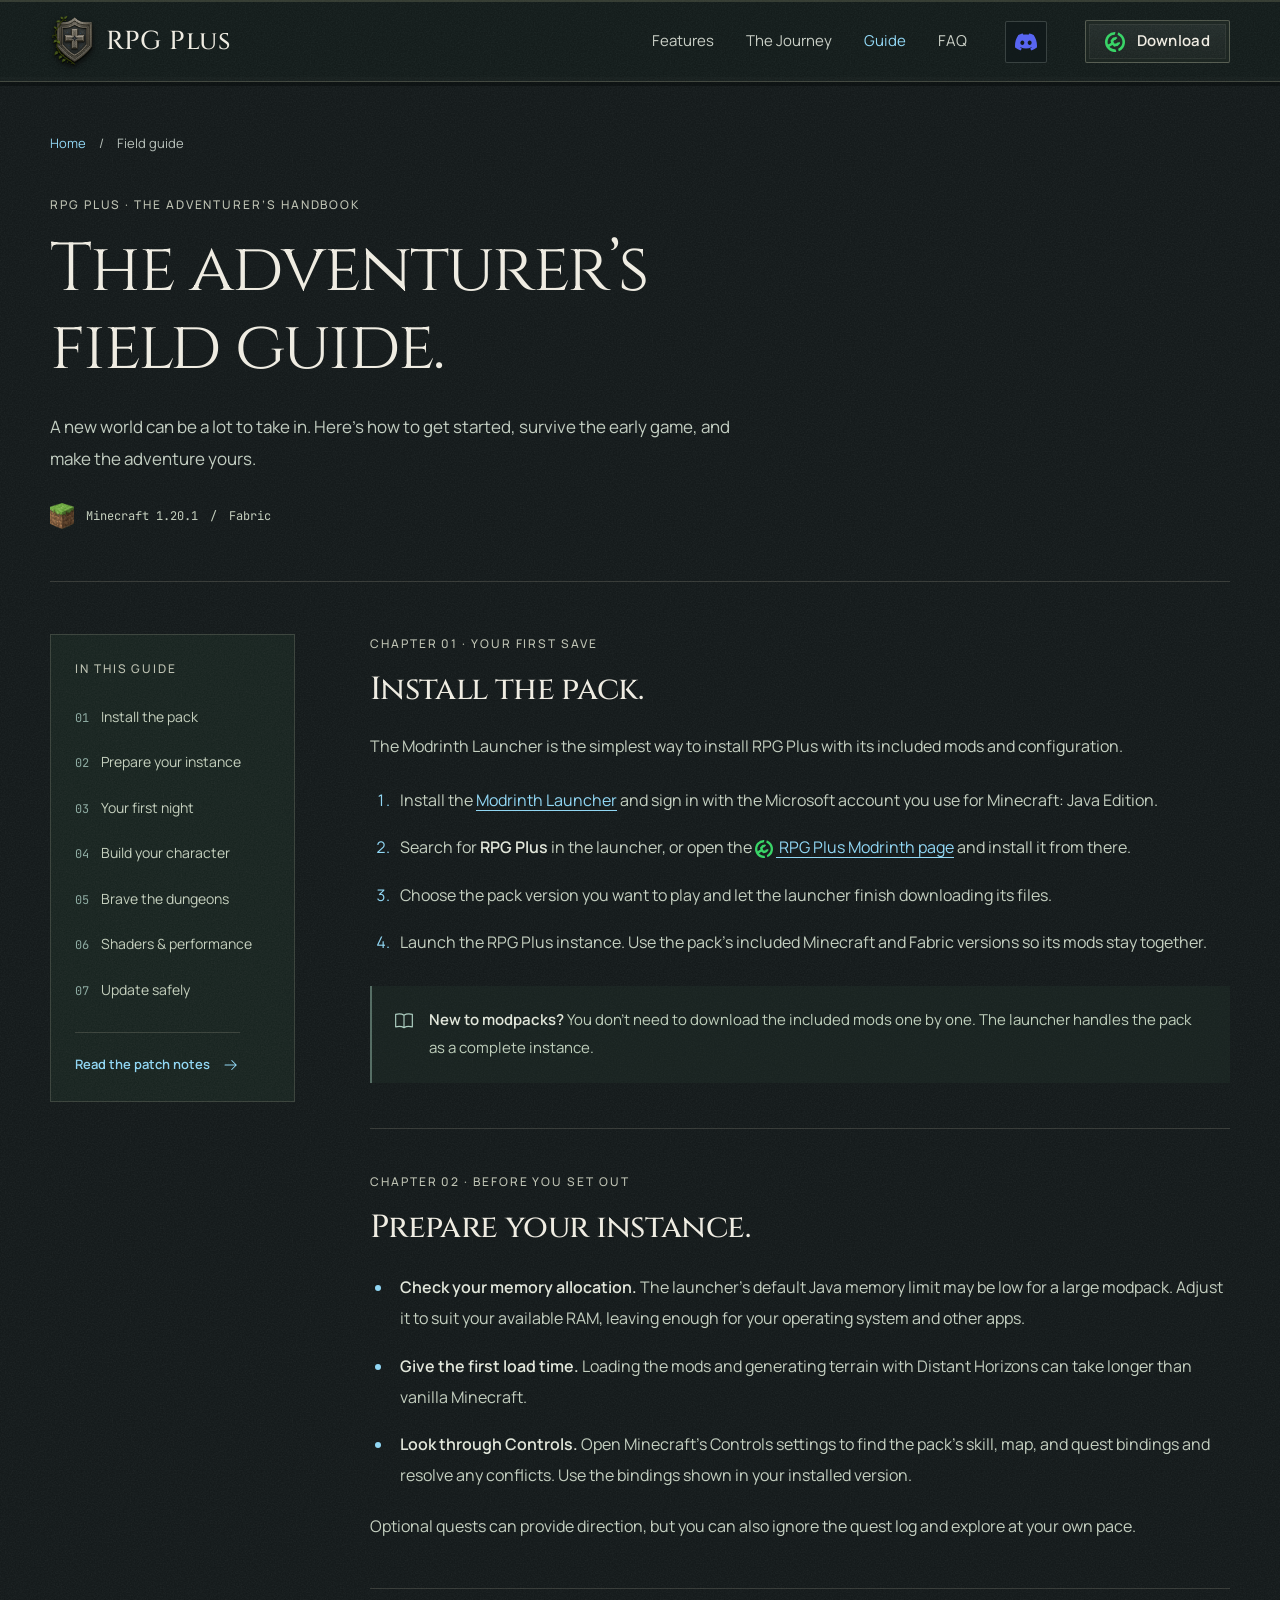
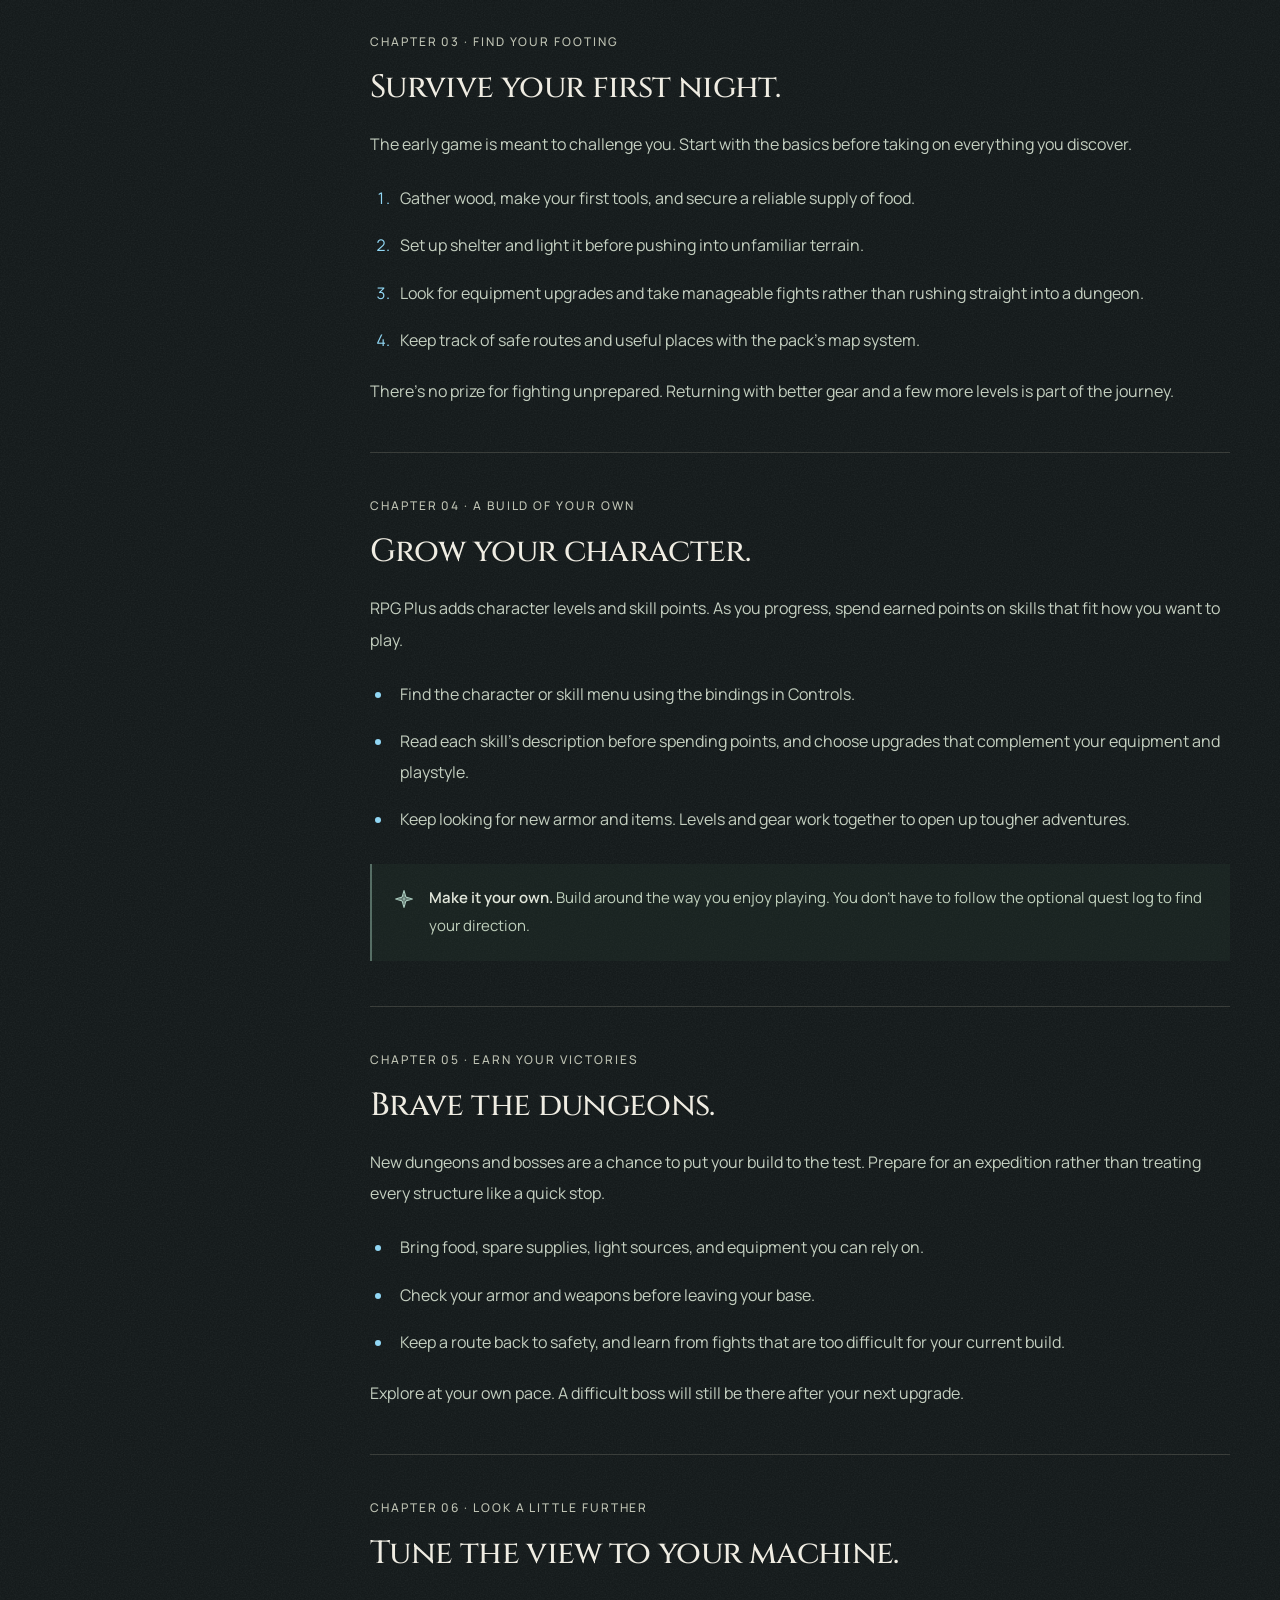
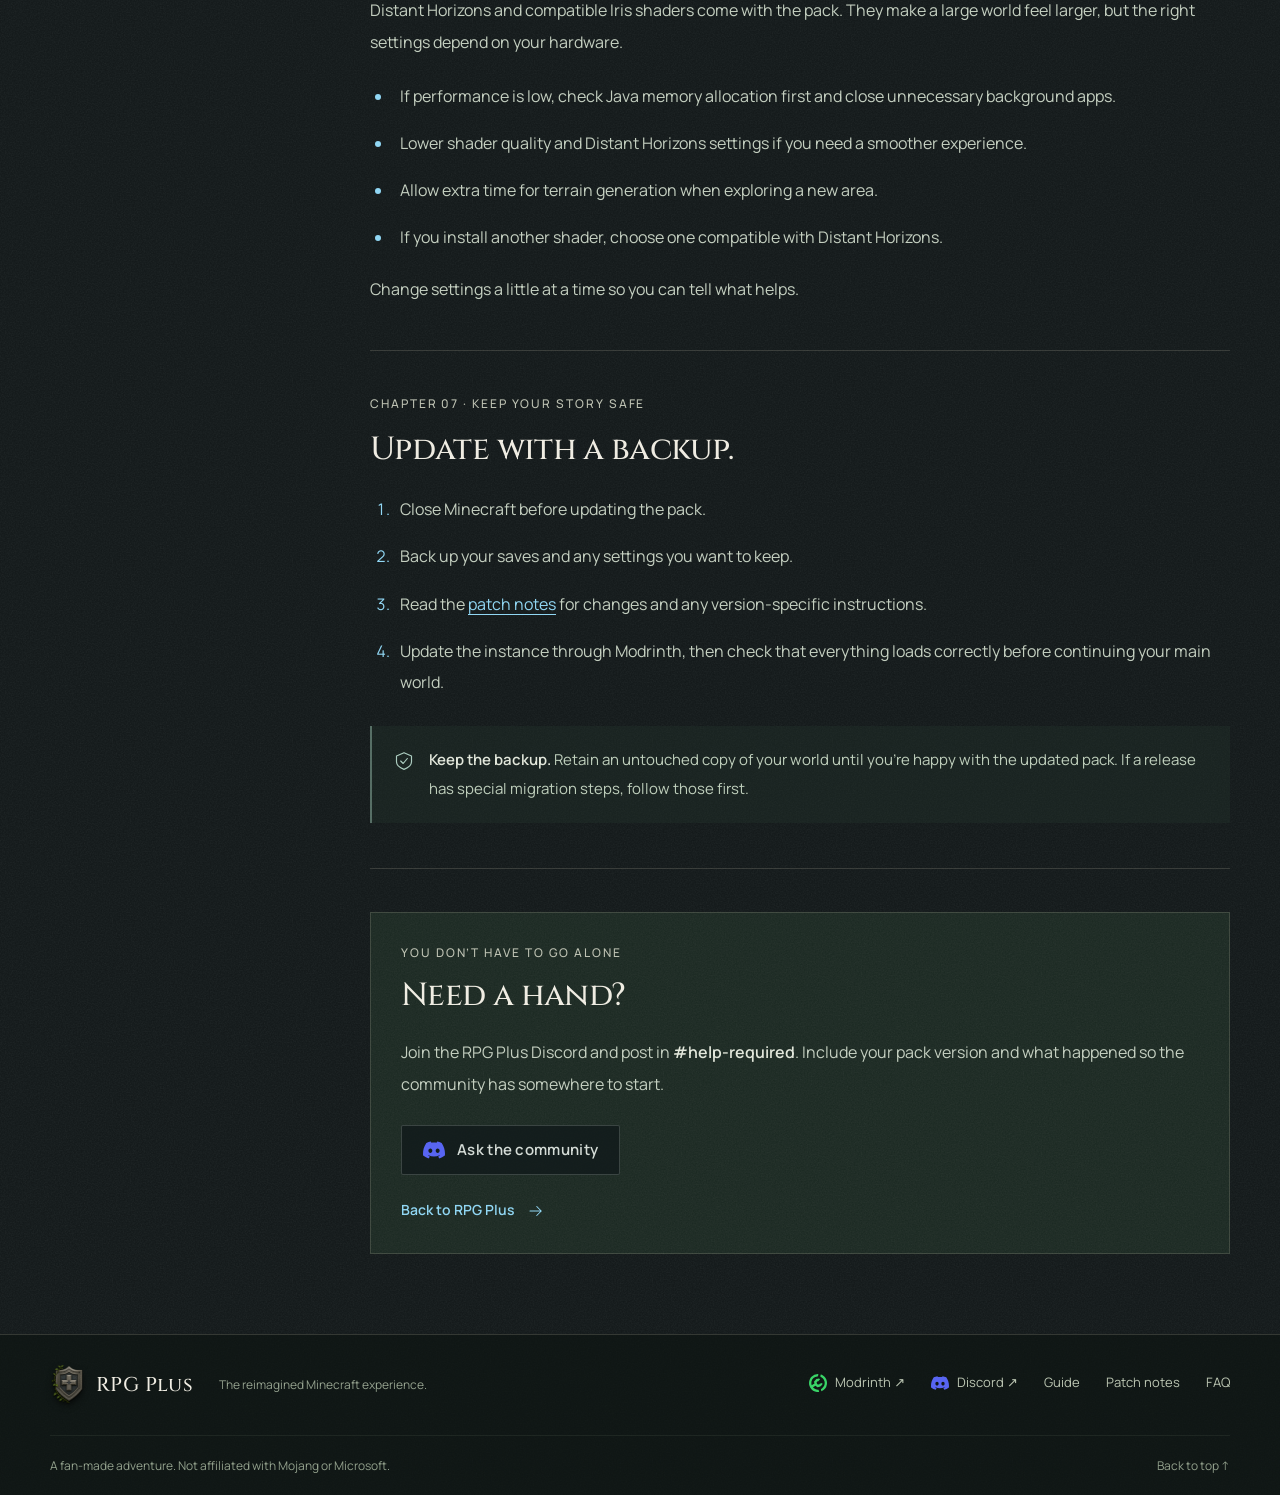
==== guide.html @ aab00194 "V3" ====
<!DOCTYPE html>
<html lang="en">
<head>
  <meta charset="UTF-8">
  <meta name="viewport" content="width=device-width, initial-scale=1.0">
  <meta name="theme-color" content="#101616">
  <title>Getting Started — RPG Plus Field Guide</title>
  <meta name="description" content="Learn how to install RPG Plus, survive your first night, develop your character, prepare for dungeons, and tune your Minecraft settings.">
  <link rel="icon" type="image/png" href="Logo%20V3%20trans.png">
  <link rel="preconnect" href="https://fonts.googleapis.com">
  <link rel="preconnect" href="https://fonts.gstatic.com" crossorigin>
  <link href="https://fonts.googleapis.com/css2?family=Cinzel:wght@400;500;600;700&family=Manrope:wght@400;500;600;700;800&family=JetBrains+Mono:wght@400;500&display=swap" rel="stylesheet">
  <link rel="stylesheet" href="style.css">
  <script src="script.js" defer></script>
</head>
<body class="guide-page">
  <a class="skip-link" href="#main">Skip to content</a>

  <!-- Shared icons keep component markup small. All instances are decorative. -->
  <svg class="icon-definitions" xmlns="http://www.w3.org/2000/svg" aria-hidden="true">
    <symbol id="icon-arrow" viewBox="0 0 24 24"><path d="M4 12h15m-6-6 6 6-6 6"/></symbol>
    <symbol id="icon-pause" viewBox="0 0 24 24"><path d="M8 5v14M16 5v14"/></symbol>
    <symbol id="icon-play" viewBox="0 0 24 24"><path d="m8 4 12 8-12 8V4Z"/></symbol>
    <symbol id="icon-heart" viewBox="0 0 24 24"><path d="M20.5 5.5a5 5 0 0 0-7 0L12 7l-1.5-1.5a5 5 0 0 0-7 7L12 21l8.5-8.5a5 5 0 0 0 0-7Z"/></symbol>
    <symbol id="icon-rune" viewBox="0 0 24 24"><path d="m12 2 2.2 7.8L22 12l-7.8 2.2L12 22l-2.2-7.8L2 12l7.8-2.2L12 2Z"/><path d="M12 7v10M7 12h10"/></symbol>
    <symbol id="icon-cube" viewBox="0 0 24 24"><path d="m12 2 9 5v10l-9 5-9-5V7l9-5Zm0 10L3 7m9 5 9-5m-9 5v10"/></symbol>
    <symbol id="icon-mountain" viewBox="0 0 24 24"><path d="m2 20 8-16 5 9 3-6 5 13M7 10l3 3 3-3"/></symbol>
    <symbol id="icon-book" viewBox="0 0 24 24"><path d="M12 5c-3-2-6-2-10-1v15c4-1 7-1 10 1 3-2 6-2 10-1V4c-4-1-7-1-10 1Zm0 0v15"/></symbol>
    <symbol id="icon-chart" viewBox="0 0 24 24"><path d="M4 20v-5h3v5m4 0V9h3v11m4 0V3h3v17M2 21h21"/></symbol>
    <symbol id="icon-swords" viewBox="0 0 24 24"><path d="m4 3 17 17m-1-17L3 20M4 3l5 1-4 4-1-5Zm16 0-5 1 4 4 1-5ZM2 15l6 6m8 0 6-6"/></symbol>
    <symbol id="icon-shield" viewBox="0 0 24 24"><path d="m12 2 9 4v7c0 5-6 8-9 9-3-1-9-4-9-9V6l9-4Zm-4 10 3 3 5-6"/></symbol>
    <symbol id="icon-leaf" viewBox="0 0 24 24"><path d="M20 3C6 1 1 9 6 16c7 7 15 1 14-13ZM4 21 16 8m-8 9v-7m1 6h7"/></symbol>
    <symbol id="icon-map" viewBox="0 0 24 24"><path d="m2 5 7-3 6 3 7-3v17l-7 3-6-3-7 3V5Zm7-3v17m6-14v17"/></symbol>
    <symbol id="icon-fire" viewBox="0 0 24 24"><path d="M13 2c2 7-5 7-2 12 2 0 4-3 4-5 7 7 5 13-3 13S1 14 7 8c-1 5 1 6 2 6-2-6 4-7 4-12Z"/></symbol>
    <symbol id="icon-pickaxe" viewBox="0 0 24 24"><path d="m4 21 12-13M7 3c7-2 12 2 14 9l-5-4-4-4-5-1Zm5 1-3 3m7 1 3-3"/></symbol>
  </svg>

  <!-- Primary navigation -->
  <header class="nav" id="siteNav">
    <div class="nav__inner container">
      <a href="index.html#home" class="nav__brand" aria-label="RPG Plus home">
        <img class="nav__emblem" src="Logo%20V3%20trans.png" width="44" height="51" alt="">
        <span class="nav__title">RPG Plus</span>
      </a>
      <nav class="nav__links" id="navLinks" aria-label="Primary">
        <ul>
          <li><a href="index.html#features">Features</a></li>
          <li><a href="index.html#experience">The Journey</a></li>
          <li><a href="guide.html" aria-current="page">Guide</a></li>
          <li><a href="index.html#faq">FAQ</a></li>
        </ul>
      </nav>
      <a class="btn btn--ghost btn--icon nav__discord" href="https://discord.gg/dh7jVus9ZX" target="_blank" rel="noopener" aria-label="Join RPG Plus on Discord" title="Join RPG Plus on Discord">
        <img class="brand-icon brand-icon--discord" src="assets/discord.svg" width="22" height="22" alt="">
      </a>
      <a class="btn btn--stone nav__cta" aria-label="Download RPG Plus from Modrinth" href="https://modrinth.com/modpack/rpg-plus" target="_blank" rel="noopener">
        <img class="brand-icon brand-icon--modrinth" src="assets/modrinth.svg" width="22" height="22" alt=""> <span class="nav__download-label">Download</span>
      </a>
      <button class="nav__toggle" id="navToggle" type="button" aria-label="Toggle menu" aria-expanded="false" aria-controls="navLinks">
        <span></span><span></span><span></span>
      </button>
    </div>
  </header>

  <main id="main">
    <header class="guide-hero container">
      <nav class="breadcrumbs" aria-label="Breadcrumb"><a href="index.html">Home</a><span aria-hidden="true">/</span><span aria-current="page">Field guide</span></nav>
      <p class="eyebrow">RPG Plus · The adventurer’s handbook</p>
      <h1>The adventurer’s<br>field guide.</h1>
      <p class="guide-hero__desc">A new world can be a lot to take in. Here’s how to get started, survive the early game, and make the adventure yours.</p>
      <p class="guide-hero__edition"><img class="minecraft-mark" src="assets/minecraft.png" width="24" height="26" alt=""> Minecraft 1.20.1 <span aria-hidden="true">/</span> Fabric</p>
    </header>

    <div class="guide-layout container">
      <nav class="guide-contents" aria-label="Guide chapters">
        <p class="eyebrow">In this guide</p>
        <ol>
          <li><a href="#installation"><span>01</span> Install the pack</a></li>
          <li><a href="#preparation"><span>02</span> Prepare your instance</a></li>
          <li><a href="#first-night"><span>03</span> Your first night</a></li>
          <li><a href="#progression"><span>04</span> Build your character</a></li>
          <li><a href="#dungeons"><span>05</span> Brave the dungeons</a></li>
          <li><a href="#performance"><span>06</span> Shaders &amp; performance</a></li>
          <li><a href="#updating"><span>07</span> Update safely</a></li>
        </ol>
        <a class="text-link" href="index.html#patch-notes">Read the patch notes <svg class="icon" aria-hidden="true"><use href="#icon-arrow"/></svg></a>
      </nav>

      <article class="guide-article" aria-label="Getting started with RPG Plus">
        <section class="guide-chapter" id="installation" aria-labelledby="installationTitle">
          <p class="eyebrow">Chapter 01 · Your first save</p>
          <h2 id="installationTitle">Install the pack.</h2>
          <p>The Modrinth Launcher is the simplest way to install RPG Plus with its included mods and configuration.</p>
          <ol class="guide-steps">
            <li>Install the <a href="https://modrinth.com/app" target="_blank" rel="noopener">Modrinth Launcher</a> and sign in with the Microsoft account you use for Minecraft: Java Edition.</li>
            <li>Search for <strong>RPG Plus</strong> in the launcher, or open the <a href="https://modrinth.com/modpack/rpg-plus" target="_blank" rel="noopener"><img class="brand-icon brand-icon--modrinth" src="assets/modrinth.svg" width="18" height="18" alt=""> RPG Plus Modrinth page</a> and install it from there.</li>
            <li>Choose the pack version you want to play and let the launcher finish downloading its files.</li>
            <li>Launch the RPG Plus instance. Use the pack’s included Minecraft and Fabric versions so its mods stay together.</li>
          </ol>
          <aside class="guide-note"><svg class="icon" aria-hidden="true"><use href="#icon-book"/></svg><p><strong>New to modpacks?</strong> You don’t need to download the included mods one by one. The launcher handles the pack as a complete instance.</p></aside>
        </section>

        <section class="guide-chapter" id="preparation" aria-labelledby="preparationTitle">
          <p class="eyebrow">Chapter 02 · Before you set out</p>
          <h2 id="preparationTitle">Prepare your instance.</h2>
          <ul class="guide-list">
            <li><strong>Check your memory allocation.</strong> The launcher’s default Java memory limit may be low for a large modpack. Adjust it to suit your available RAM, leaving enough for your operating system and other apps.</li>
            <li><strong>Give the first load time.</strong> Loading the mods and generating terrain with Distant Horizons can take longer than vanilla Minecraft.</li>
            <li><strong>Look through Controls.</strong> Open Minecraft’s Controls settings to find the pack’s skill, map, and quest bindings and resolve any conflicts. Use the bindings shown in your installed version.</li>
          </ul>
          <p>Optional quests can provide direction, but you can also ignore the quest log and explore at your own pace.</p>
        </section>

        <section class="guide-chapter" id="first-night" aria-labelledby="firstNightTitle">
          <p class="eyebrow">Chapter 03 · Find your footing</p>
          <h2 id="firstNightTitle">Survive your first night.</h2>
          <p>The early game is meant to challenge you. Start with the basics before taking on everything you discover.</p>
          <ol class="guide-steps">
            <li>Gather wood, make your first tools, and secure a reliable supply of food.</li>
            <li>Set up shelter and light it before pushing into unfamiliar terrain.</li>
            <li>Look for equipment upgrades and take manageable fights rather than rushing straight into a dungeon.</li>
            <li>Keep track of safe routes and useful places with the pack’s map system.</li>
          </ol>
          <p>There’s no prize for fighting unprepared. Returning with better gear and a few more levels is part of the journey.</p>
        </section>

        <section class="guide-chapter" id="progression" aria-labelledby="progressionTitle">
          <p class="eyebrow">Chapter 04 · A build of your own</p>
          <h2 id="progressionTitle">Grow your character.</h2>
          <p>RPG Plus adds character levels and skill points. As you progress, spend earned points on skills that fit how you want to play.</p>
          <ul class="guide-list">
            <li>Find the character or skill menu using the bindings in Controls.</li>
            <li>Read each skill’s description before spending points, and choose upgrades that complement your equipment and playstyle.</li>
            <li>Keep looking for new armor and items. Levels and gear work together to open up tougher adventures.</li>
          </ul>
          <aside class="guide-note"><svg class="icon" aria-hidden="true"><use href="#icon-rune"/></svg><p><strong>Make it your own.</strong> Build around the way you enjoy playing. You don’t have to follow the optional quest log to find your direction.</p></aside>
        </section>

        <section class="guide-chapter" id="dungeons" aria-labelledby="dungeonsTitle">
          <p class="eyebrow">Chapter 05 · Earn your victories</p>
          <h2 id="dungeonsTitle">Brave the dungeons.</h2>
          <p>New dungeons and bosses are a chance to put your build to the test. Prepare for an expedition rather than treating every structure like a quick stop.</p>
          <ul class="guide-list">
            <li>Bring food, spare supplies, light sources, and equipment you can rely on.</li>
            <li>Check your armor and weapons before leaving your base.</li>
            <li>Keep a route back to safety, and learn from fights that are too difficult for your current build.</li>
          </ul>
          <p>Explore at your own pace. A difficult boss will still be there after your next upgrade.</p>
        </section>

        <section class="guide-chapter" id="performance" aria-labelledby="performanceTitle">
          <p class="eyebrow">Chapter 06 · Look a little further</p>
          <h2 id="performanceTitle">Tune the view to your machine.</h2>
          <p>Distant Horizons and compatible Iris shaders come with the pack. They make a large world feel larger, but the right settings depend on your hardware.</p>
          <ul class="guide-list">
            <li>If performance is low, check Java memory allocation first and close unnecessary background apps.</li>
            <li>Lower shader quality and Distant Horizons settings if you need a smoother experience.</li>
            <li>Allow extra time for terrain generation when exploring a new area.</li>
            <li>If you install another shader, choose one compatible with Distant Horizons.</li>
          </ul>
          <p>Change settings a little at a time so you can tell what helps.</p>
        </section>

        <section class="guide-chapter" id="updating" aria-labelledby="updatingTitle">
          <p class="eyebrow">Chapter 07 · Keep your story safe</p>
          <h2 id="updatingTitle">Update with a backup.</h2>
          <ol class="guide-steps">
            <li>Close Minecraft before updating the pack.</li>
            <li>Back up your saves and any settings you want to keep.</li>
            <li>Read the <a href="index.html#patch-notes">patch notes</a> for changes and any version-specific instructions.</li>
            <li>Update the instance through Modrinth, then check that everything loads correctly before continuing your main world.</li>
          </ol>
          <aside class="guide-note"><svg class="icon" aria-hidden="true"><use href="#icon-shield"/></svg><p><strong>Keep the backup.</strong> Retain an untouched copy of your world until you’re happy with the updated pack. If a release has special migration steps, follow those first.</p></aside>
        </section>

        <div class="guide-help">
          <p class="eyebrow">You don’t have to go alone</p>
          <h2>Need a hand?</h2>
          <p>Join the RPG Plus Discord and post in <strong>#help-required</strong>. Include your pack version and what happened so the community has somewhere to start.</p>
          <a class="btn btn--ghost" href="https://discord.gg/dh7jVus9ZX" target="_blank" rel="noopener"><img class="brand-icon brand-icon--discord" src="assets/discord.svg" width="22" height="22" alt=""> Ask the community</a>
          <a class="text-link" href="index.html">Back to RPG Plus <svg class="icon" aria-hidden="true"><use href="#icon-arrow"/></svg></a>
        </div>
      </article>
    </div>
  </main>

  <footer class="footer">
    <div class="footer__inner container">
      <a class="nav__brand" href="index.html#home" aria-label="RPG Plus home"><img class="nav__emblem" src="Logo%20V3%20trans.png" width="44" height="51" alt="" loading="lazy"><span class="nav__title">RPG Plus</span></a>
      <p class="footer__tag">The reimagined Minecraft experience.</p>
      <ul class="footer__links">
        <li><a href="https://modrinth.com/modpack/rpg-plus" target="_blank" rel="noopener"><img class="brand-icon brand-icon--modrinth" src="assets/modrinth.svg" width="22" height="22" alt=""> Modrinth ↗</a></li>
        <li><a href="https://discord.gg/dh7jVus9ZX" target="_blank" rel="noopener"><img class="brand-icon brand-icon--discord" src="assets/discord.svg" width="22" height="22" alt=""> Discord ↗</a></li>
        <li><a href="guide.html">Guide</a></li>
        <li><a href="index.html#patch-notes">Patch notes</a></li>
        <li><a href="index.html#faq">FAQ</a></li>
      </ul>
    </div>
    <div class="footer__bottom container"><p>A fan-made adventure. Not affiliated with Mojang or Microsoft.</p><a href="#main">Back to top ↑</a></div>
  </footer>
</body>
</html>
---- style.css ----
/* RPG PLUS — weathered stone, living green, and a little rune light.
   Keep layout and component rules together; responsive overrides are at the end. */
:root {
  --c-bg: #111718;
  --c-raised: #182020;
  --c-text: #efece2;
  --c-muted: #b8c1bb;
  --c-quiet: #aab7ae;
  --c-stone: #bec2b3;
  --c-line: rgba(192, 191, 169, 0.2);
  --c-blue: #91d7f4;
  --c-green: #a8c593;
  --f-display: 'Cinzel', Georgia, serif;
  --f-body: 'Manrope', system-ui, sans-serif;
  --f-mono: 'JetBrains Mono', monospace;
  --container: 1180px;
  --nav-height: 82px;
  --ease: cubic-bezier(0.22, 0.61, 0.36, 1);
  --stone-texture: url('assets/stone-grain.svg');
}

/* Base and shared primitives */
*,
*::before,
*::after {
  box-sizing: border-box;
}
html {
  scroll-behavior: smooth;
  scroll-padding-top: calc(var(--nav-height) + 24px);
}
body {
  margin: 0;
  background: var(--stone-texture), var(--c-bg);
  color: var(--c-text);
  font: 400 1rem/1.75 var(--f-body);
  -webkit-font-smoothing: antialiased;
}
::selection {
  background: #365d67;
  color: #fff;
}
a {
  color: inherit;
  text-decoration: none;
}
button {
  font: inherit;
  color: inherit;
  cursor: pointer;
}
img,
svg {
  display: block;
  max-width: 100%;
}
h1,
h2,
h3,
p,
dl,
dd {
  margin: 0;
}
h1,
h2,
h3 {
  font-family: var(--f-display);
  font-weight: 500;
  line-height: 1.25;
}
ul,
ol {
  list-style: none;
  margin: 0;
  padding: 0;
}
.container {
  width: min(var(--container), calc(100% - 96px));
  margin-inline: auto;
}
.section {
  padding-block: 96px;
}
.icon-definitions {
  position: absolute;
  width: 0;
  height: 0;
  overflow: hidden;
}
.icon {
  flex: 0 0 auto;
  width: 22px;
  height: 22px;
  fill: none;
  stroke: currentColor;
  stroke-width: 1.4;
  stroke-linecap: round;
  stroke-linejoin: round;
}
.eyebrow {
  font: 500 0.8125rem/1.6 var(--f-body);
  letter-spacing: 0.16em;
  text-transform: uppercase;
  color: var(--c-stone);
}
.status-dot {
  display: inline-block;
  width: 6px;
  height: 6px;
  flex: 0 0 auto;
  border-radius: 50%;
  background: var(--c-green);
  box-shadow: 0 0 10px #8ab87470;
}
.rune-divider {
  display: flex;
  align-items: center;
  width: 180px;
  gap: 8px;
  margin-block: 27px;
  color: var(--c-blue);
}
.rune-divider span {
  flex: 1;
  height: 1px;
  background: linear-gradient(90deg, transparent, #91d7f48c);
}
.rune-divider span:last-child {
  transform: rotate(180deg);
}
.rune-divider .icon {
  width: 18px;
  height: 18px;
  filter: drop-shadow(0 0 5px #6bcaf488);
}
.rune-divider--center {
  margin-inline: auto;
  margin-bottom: 0;
}
.skip-link {
  position: fixed;
  z-index: 200;
  inset: 12px auto auto 12px;
  padding: 12px 20px;
  background: var(--c-text);
  color: var(--c-bg);
  transform: translateY(-180%);
}
.skip-link:focus {
  transform: translateY(0);
}
a:focus-visible,
button:focus-visible {
  outline: 2px solid var(--c-blue);
  outline-offset: 5px;
}

/* Buttons — light bevels instead of ornate frames. */
.btn {
  position: relative;
  display: inline-flex;
  align-items: center;
  justify-content: center;
  gap: 12px;
  min-height: 50px;
  padding: 13px 21px;
  border: 1px solid #a7b1aa55;
  border-radius: 2px;
  font: 600 0.9375rem/1.5 var(--f-body);
  letter-spacing: 0.02em;
  transition: background 180ms var(--ease), border-color 180ms var(--ease), transform 180ms var(--ease), box-shadow 180ms var(--ease);
}
.btn--primary {
  color: #eef7f8;
  background: linear-gradient(125deg, #264048ee, #192f36ed), var(--stone-texture);
  border-color: #83b7c487;
  box-shadow: inset 0 0 0 3px #101c20, inset 0 0 0 4px #83b7c432, 0 5px 20px #0003;
}
.btn--primary:hover {
  background: #2b4852;
  border-color: var(--c-blue);
  box-shadow: inset 0 0 0 3px #15282e, inset 0 0 0 4px #83b7c465, 0 4px 25px #6ac8eb15;
  transform: translateY(-2px);
}
.btn__rune {
  color: var(--c-blue);
  filter: drop-shadow(0 0 4px #6bcaf470);
}
.btn__arrow {
  width: 18px;
  height: 18px;
  margin-left: 9px;
}
.btn--ghost {
  background: #111a1bc9;
  border-color: #a3aea747;
  color: #d5dcd7;
}
.btn--ghost:hover,
.btn--stone:hover {
  background: #2c3735;
  border-color: #b9c2b295;
  transform: translateY(-2px);
}
.btn--stone {
  min-height: 42px;
  padding: 9px 19px;
  background: var(--stone-texture), linear-gradient(#30393680, #1b2421b3);
  border-color: #a6aa9261;
  box-shadow: inset 0 0 0 3px #18211db3, inset 0 0 0 4px #a6aa921a;
}
.btn--stone .icon {
  width: 17px;
  height: 17px;
}
.text-link {
  display: inline-flex;
  align-items: center;
  gap: 12px;
  color: var(--c-blue);
  font-size: 0.9375rem;
  font-weight: 600;
}
.text-link .icon {
  width: 18px;
  transition: transform 180ms var(--ease);
}
.text-link:hover .icon {
  transform: translateX(4px);
}

/* Navigation */
.nav {
  position: fixed;
  z-index: 100;
  inset: 0 0 auto;
  height: var(--nav-height);
  background: var(--stone-texture), #111918eb;
  border-top: 2px solid #8d927246;
  border-bottom: 1px solid #b6b69b47;
  box-shadow: 0 4px 0 #060b0b70, inset 0 -4px 0 #b6b69b06;
  backdrop-filter: blur(16px);
  transition: background-color 200ms ease;
}
.nav.is-scrolled {
  background-color: #111918fc;
}
.nav__inner {
  display: flex;
  align-items: center;
  height: 100%;
  gap: 38px;
}
.nav__brand {
  display: inline-flex;
  align-items: center;
  gap: 12px;
  flex-shrink: 0;
}
.nav__emblem {
  width: 44px;
  height: 51px;
  object-fit: contain;
  filter: drop-shadow(0 3px 3px #0009);
}
.nav__title {
  font: 500 26px/1 var(--f-display);
  letter-spacing: 0.02em;
}
.nav__title span {
  color: #c6cbbb;
}
.nav__links {
  margin-left: auto;
}
.nav__links ul {
  display: flex;
  align-items: center;
  gap: 32px;
}
.nav__external {
  display: inline-block;
  width: 12px;
  height: 12px;
  margin-left: 2px;
  transform: rotate(-45deg);
  vertical-align: middle;
}
.nav__links a {
  display: block;
  padding-block: 12px;
  color: #c9cfc6;
  font-size: 0.9375rem;
  transition: color 180ms ease;
}
.nav__links a:hover {
  color: var(--c-blue);
}
.nav__links a span {
  margin-left: 3px;
  color: var(--c-quiet);
}
.nav__toggle {
  display: none;
  align-items: center;
  justify-content: center;
  flex-direction: column;
  gap: 5px;
  width: 44px;
  height: 44px;
  border: 1px solid var(--c-line);
  background: #1d2725;
}
.nav__toggle span {
  display: block;
  height: 1px;
  width: 19px;
  background: var(--c-text);
  transition: transform 180ms ease, opacity 180ms ease;
}
.nav__toggle[aria-expanded="true"] span:first-child {
  transform: translateY(6px) rotate(45deg);
}
.nav__toggle[aria-expanded="true"] span:nth-child(2) {
  opacity: 0;
}
.nav__toggle[aria-expanded="true"] span:last-child {
  transform: translateY(-6px) rotate(-45deg);
}

/* Hero */
.hero {
  position: relative;
  isolation: isolate;
  overflow: clip;
  background: #111b1b;
}
.hero__scenery {
  position: absolute;
  z-index: -2;
  inset: -18px;
  animation: landscape-drift 32s ease-in-out infinite alternate;
  background-image: linear-gradient(90deg, #081214c4 0%, #0b171c7d 38%, #0c181b10 70%), linear-gradient(0deg, #101616 0%, #10161600 28%, #0f191d15 75%, #10161644), url('assets/ruined-valley.png');
  background-size: cover;
  background-position: center;
}
.hero__inner {
  display: grid;
  grid-template-columns: minmax(0, 1fr) 360px;
  gap: 80px;
  align-items: center;
  padding-top: 198px;
  padding-bottom: 65px;
}
.hero__copy {
  padding-bottom: 12px;
}
.hero__edition {
  display: flex;
  align-items: center;
  gap: 10px;
  margin-bottom: 26px;
  color: #cbd1c7;
  font: 400 0.8125rem/1.5 var(--f-mono);
  letter-spacing: 0.04em;
}
.hero__edition-divider {
  color: #7b8982;
  margin-inline: 4px;
}
.hero__eyebrow {
  margin-bottom: 15px;
  color: #bfc9b7;
  font-size: 0.75rem;
  letter-spacing: 0.17em;
}
.hero h1 {
  font-size: clamp(52px, 5.5vw, 77px);
  font-weight: 500;
  letter-spacing: -0.025em;
  line-height: 1.04;
  text-shadow: 0 2px 2px #090d0e, 0 5px 28px #0006;
}
.hero__period {
  color: var(--c-blue);
}
.hero__desc {
  color: #d2d9d4;
  font-size: 1rem;
  line-height: 1.9;
  text-shadow: 0 2px 12px #000;
}
.hero__actions {
  display: flex;
  gap: 12px;
  margin-top: 29px;
  flex-wrap: wrap;
}
.hero__follow {
  margin-top: 19px;
  color: #a3b3a6;
  font-size: 0.8125rem;
  letter-spacing: 0.07em;
}
.hero__scroll {
  display: flex;
  align-items: center;
  justify-content: center;
  gap: 17px;
  padding: 0 24px 25px;
  color: #a8b5a9;
  font: 400 0.75rem/1.5 var(--f-body);
  text-transform: uppercase;
  letter-spacing: 0.18em;
}
.hero__scroll span:last-child {
  color: var(--c-blue);
  font-size: 16px;
}

/* Save-file artifact. Its border is layered CSS, not a flattened image. */
.save-file {
  position: relative;
  filter: drop-shadow(0 15px 25px #0008);
}
.save-file__frame {
  padding: 6px;
  background: var(--stone-texture), linear-gradient(130deg, #87887a, #4c544d 25%, #242d28 55%, #787f6f 90%, #434d43);
  clip-path: polygon(0 0, 100% 0, 100% calc(100% - 24px), calc(100% - 24px) 100%, 24px 100%, 0 calc(100% - 24px));
}
.save-file__inner {
  padding: 77px 27px 17px;
  border: 1px solid #adb3a15e;
  background: var(--stone-texture), radial-gradient(ellipse at 50% 0%, #2a3432, #151d1d 65%);
  box-shadow: inset 0 0 0 4px #0a110e, inset 0 0 0 5px #868c7347, inset 0 0 45px #0006;
  clip-path: polygon(0 0, 100% 0, 100% calc(100% - 21px), calc(100% - 21px) 100%, 21px 100%, 0 calc(100% - 21px));
}
.save-file__crest {
  position: absolute;
  z-index: 2;
  top: -111px;
  left: 50%;
  width: 166px;
  height: 193px;
  transform: translateX(-50%);
  filter: drop-shadow(0 8px 7px #0009);
}
.save-file__heading {
  text-align: center;
  padding-bottom: 18px;
  border-bottom: 1px solid var(--c-line);
}
.save-file__heading .eyebrow {
  color: #b3bcae;
  font-size: 0.75rem;
  letter-spacing: 0.18em;
  margin-bottom: 6px;
}
.save-file__heading .eyebrow span {
  color: var(--c-blue);
}
.save-file h2 {
  font-size: 21px;
  font-weight: 400;
  letter-spacing: 0.025em;
}
.save-file__level {
  display: flex;
  justify-content: center;
  align-items: baseline;
  gap: 9px;
  margin-top: 14px;
  font-family: var(--f-display);
}
.save-file__level > span:first-child {
  color: #c3c4b4;
  font-size: 22px;
}
#levelNum {
  font-size: 60px;
  line-height: 1.25;
  font-variant-numeric: tabular-nums;
  text-shadow: 0 2px 0 #000;
}
.xp-track {
  margin-top: 9px;
  height: 9px;
  padding: 2px;
  border: 1px solid #949e8f78;
  background: #080f10;
  box-shadow: 0 0 0 2px #131b18;
}
.xp-track > span {
  display: block;
  height: 100%;
  width: var(--fill);
  background: linear-gradient(90deg, #326983, #88d6f6);
  box-shadow: 0 0 9px #6bcaf469;
  transform-origin: left;
  animation: fill-bar 1400ms var(--ease) both;
  animation-delay: 300ms;
}
@keyframes fill-bar {
  from { transform: scaleX(0); }
  to { transform: scaleX(1); }
}
.save-file__xp {
  display: flex;
  justify-content: space-between;
  margin-top: 7px;
  color: #b3c8c5;
  font: 400 0.75rem/1.6 var(--f-mono);
}
.save-file__stats {
  margin-top: 18px;
}
.save-file__stat {
  display: flex;
  align-items: center;
  gap: 18px;
  padding: 12px 2px;
  border-top: 1px solid var(--c-line);
}
.save-file__stat > .icon {
  width: 23px;
  height: 26px;
  color: #b8bba9;
  stroke-width: 1;
}
.save-file dt {
  margin-bottom: 3px;
  color: #bdc8b9;
  font-size: 0.75rem;
  letter-spacing: 0.17em;
  text-transform: uppercase;
}
.save-file dd {
  font: 400 1rem/1.5 var(--f-body);
  color: #e2e5d8;
}
.save-file__check {
  margin-left: 5px;
  color: var(--c-green);
  font-size: 0.9375rem;
}
.save-file__unspent {
  margin-left: 2px;
  font-size: 0.75rem;
  letter-spacing: 0.08em;
  text-transform: uppercase;
  color: var(--c-stone);
}
.save-file__status {
  display: flex;
  align-items: center;
  justify-content: center;
  gap: 8px;
  padding-top: 15px;
  margin-top: 2px;
  border-top: 1px solid var(--c-line);
  color: var(--c-blue);
  font-size: 0.75rem;
  text-transform: uppercase;
  letter-spacing: 0.12em;
}
/* Stat strip */
.stats-strip {
  position: relative;
  border-block: 1px solid #a5ad8740;
  background: var(--stone-texture), linear-gradient(#25302acc, #17211de6);
  box-shadow: inset 0 4px 0 #e4ecc004, inset 0 -4px 0 #0003, 0 5px 20px #0003;
}
.stats-strip__inner {
  display: grid;
  grid-template-columns: repeat(4, 1fr);
  padding-block: 25px;
}
.stats-strip li {
  display: flex;
  align-items: center;
  justify-content: center;
  gap: 15px;
  padding: 3px 16px;
  border-left: 1px solid var(--c-line);
  color: #d1d6c7;
  font: 400 0.8125rem/1.6 var(--f-body);
  letter-spacing: 0.07em;
}
.stats-strip li:first-child {
  border-left: 0;
}
.stats-strip .icon {
  color: #a4b29b;
  width: 23px;
  height: 23px;
}
.stats-strip strong {
  font-weight: 700;
}

/* Section headings and image-led feature chapters */
.section-head h2,
.faq h2,
.horizons h2,
.discord-cta h2 {
  font-size: clamp(30px, 3.2vw, 42px);
  line-height: 1.3;
  letter-spacing: -0.025em;
}
.section-head--center {
  text-align: center;
  margin-bottom: 45px;
}
.chapter-label {
  display: flex;
  justify-content: center;
  align-items: center;
  gap: 18px;
  margin-bottom: 15px;
  font-size: 0.75rem;
  color: #b8baa3;
}
.chapter-label > span {
  height: 1px;
  width: 50px;
  background: linear-gradient(90deg, transparent, #c3c2a44d);
  position: relative;
}
.chapter-label > span:last-child {
  transform: rotate(180deg);
}
.chapter-label > span::after {
  content: '';
  position: absolute;
  width: 4px;
  height: 4px;
  border: 1px solid #a7aa8f;
  right: -1px;
  top: -1.5px;
  transform: rotate(45deg);
}
.section-head__desc {
  max-width: 530px;
  margin: 14px auto 0;
  color: var(--c-muted);
  font-size: 1rem;
}
.chapter-grid {
  display: grid;
  grid-template-columns: repeat(3, minmax(0, 1fr));
  gap: 28px;
}
.chapter-card__art {
  position: relative;
  aspect-ratio: 1.5;
  border: 1px solid #9da48c73;
  box-shadow: 0 0 0 4px #161e1c, 0 0 0 5px #a2a48d2e;
  background-image: url('assets/adventure-scenes.png');
  background-size: 300% auto;
  background-repeat: no-repeat;
  transition: border-color 250ms ease, box-shadow 250ms ease;
}
.chapter-card:hover .chapter-card__art {
  border-color: #c0c8aab3;
  box-shadow: 0 0 0 4px #1c2721, 0 0 0 5px #a2a48d6b;
}
.chapter-card__art--world { background-position: 0% 46%; }
.chapter-card__art--dungeon { background-position: 50% 48%; }
.chapter-card__art--boss { background-position: 100% 28%; }
.chapter-card__art::after {
  content: '';
  position: absolute;
  inset: 5px;
  border: 1px solid #e3e1c621;
  pointer-events: none;
}
.chapter-card__number {
  position: absolute;
  z-index: 1;
  top: -12px;
  left: 50%;
  transform: translateX(-50%);
  display: grid;
  place-items: center;
  width: 30px;
  height: 30px;
  background: var(--stone-texture), #1c2421;
  border: 1px solid #979f87ad;
  box-shadow: 0 0 0 3px #101616;
  font: 400 1rem/1 var(--f-display);
  color: #dedbca;
}
.chapter-card__copy {
  padding: 26px 3px 0;
}
.chapter-card__copy .eyebrow {
  margin-bottom: 9px;
  font-size: 0.75rem;
  letter-spacing: 0.16em;
  color: #9eae97;
}
.chapter-card h3 {
  font-size: 21px;
  font-weight: 400;
  letter-spacing: -0.02em;
}
.chapter-card__copy > p:last-child {
  margin-top: 11px;
  font-size: 1rem;
  line-height: 1.9;
  color: var(--c-muted);
  max-width: 340px;
}
.field-notes {
  display: flex;
  align-items: center;
  justify-content: space-between;
  gap: 24px;
  border-block: 1px solid var(--c-line);
  margin-top: 53px;
  padding-block: 22px;
}
.field-notes__label {
  display: flex;
  align-items: center;
  gap: 10px;
  color: #b8c6b2;
  font: 400 0.875rem/1.5 var(--f-display);
  white-space: nowrap;
}
.field-notes__label .icon {
  width: 18px;
  height: 18px;
}
.field-notes ul {
  display: flex;
  gap: 29px;
  flex-wrap: wrap;
}
.field-notes li {
  display: flex;
  align-items: center;
  gap: 8px;
  font-size: 0.8125rem;
  color: #bdc5b7;
}
.field-notes li .icon {
  width: 15px;
  height: 15px;
  color: #879b7e;
}

/* The progression path */
.experience {
  padding-top: 5px;
  padding-bottom: 100px;
}
.journey {
  display: grid;
  grid-template-columns: repeat(4, minmax(0, 1fr));
  position: relative;
  margin-top: 45px;
}
.journey::before {
  content: '';
  position: absolute;
  top: 34px;
  left: 12.5%;
  right: 12.5%;
  height: 1px;
  background: linear-gradient(90deg, #7b998a70, #6ec9ec8c, #7b998a70);
}
.journey__step {
  position: relative;
  text-align: center;
  padding-inline: 21px;
}
.journey__step:not(:last-child)::after {
  content: '›';
  position: absolute;
  right: -4px;
  top: 19px;
  font: 400 22px/1.4 var(--f-body);
  color: #7fb5b7;
  text-shadow: 0 0 8px #52ade570;
}
.journey__medallion {
  position: relative;
  display: grid;
  place-items: center;
  width: 68px;
  height: 68px;
  margin-inline: auto;
  margin-bottom: 22px;
  border-radius: 50%;
  border: 1px solid #acb29b9c;
  background: var(--stone-texture), linear-gradient(135deg, #303c33, #172220 70%);
  box-shadow: 0 0 0 5px var(--c-bg), inset 0 0 0 4px #15201c, inset 0 0 0 5px #8b9b7947;
}
.journey__medallion .icon {
  width: 29px;
  height: 29px;
  color: #c2cbb5;
  stroke-width: 1.2;
}
.journey__number {
  display: block;
  font: 400 0.75rem/1.5 var(--f-mono);
  color: #8da096;
  margin-bottom: 7px;
}
.journey h3 {
  font-size: 21px;
}
.journey p {
  max-width: 210px;
  margin: 10px auto 0;
  color: var(--c-muted);
  font-size: 1rem;
  line-height: 1.9;
}

/* Landscape interlude */
.horizons {
  position: relative;
  isolation: isolate;
  border-block: 1px solid var(--c-line);
  background: #162322;
}
.horizons::before {
  content: '';
  z-index: -1;
  position: absolute;
  inset: 0;
  background: linear-gradient(90deg, #101a19ee 5%, #11201ad1 40%, #101f1d57), url('assets/ruined-valley.png') 50% 52% / cover;
  opacity: 0.75;
}
.horizons__inner {
  display: grid;
  grid-template-columns: 1.1fr 0.9fr;
  align-items: center;
  gap: 100px;
  padding-block: 88px;
}
.horizons__copy .eyebrow {
  color: #b2bda2;
  margin-bottom: 16px;
}
.horizons h2 {
  font-size: 42px;
}
.horizons__copy > p:not(.eyebrow) {
  margin-top: 22px;
  max-width: 410px;
  font-size: 0.9375rem;
  line-height: 2;
  color: #c2ccbf;
}
.horizons__included {
  display: inline-flex;
  align-items: center;
  gap: 9px;
  margin-top: 23px;
  font-size: 0.8125rem;
  color: #b3c8a8;
}
.horizons__readout {
  display: flex;
  flex-direction: column;
  align-items: center;
  justify-self: center;
  width: 265px;
  padding: 29px 15px;
  border: 1px solid #bbc4a43d;
  background: var(--stone-texture), #152321b3;
  box-shadow: inset 0 0 0 5px #1824208f, inset 0 0 0 6px #c3c9ae18, 0 10px 45px #0003;
}
.horizons__readout > .icon {
  width: 35px;
  height: 35px;
  color: #bdc7ab;
  margin-bottom: 20px;
}
.horizons__readout .eyebrow {
  font-size: 0.75rem;
}
.horizons__infinity {
  color: var(--c-blue);
  font: 400 100px/1.15 Georgia, serif;
  text-shadow: 0 0 30px #90d8f43b;
}
.horizons__label {
  font: 400 16px/1.5 var(--f-display);
}
.horizons__shader {
  margin-top: 20px;
  color: #aec2b0;
  font: 400 0.75rem/1.5 var(--f-mono);
}

/* FAQ */
.faq {
  display: grid;
  grid-template-columns: 0.8fr 1.2fr;
  gap: 100px;
  padding-block: 110px;
}
.faq__intro .eyebrow {
  margin-bottom: 17px;
}
.faq__intro > p:not(.eyebrow) {
  margin-top: 24px;
  color: var(--c-muted);
  font-size: 0.9375rem;
  line-height: 2;
}
.faq__intro .text-link {
  margin-top: 25px;
}
.faq-item {
  border-bottom: 1px solid var(--c-line);
}
.faq-item:first-child {
  border-top: 1px solid var(--c-line);
}
.faq-item h3 {
  font: inherit;
}
.faq-item__q {
  display: flex;
  align-items: center;
  justify-content: space-between;
  gap: 24px;
  width: 100%;
  text-align: left;
  padding: 23px 2px;
  border: 0;
  background: transparent;
  font-size: 1rem;
  font-weight: 500;
  transition: color 180ms ease;
}
.faq-item__q:hover,
.faq-item__q[aria-expanded="true"] {
  color: var(--c-blue);
}
.faq-item__icon {
  position: relative;
  flex: 0 0 auto;
  width: 12px;
  height: 12px;
  color: #b3bba4;
}
.faq-item__icon::before,
.faq-item__icon::after {
  content: '';
  position: absolute;
  background: currentColor;
  top: 5px;
  left: 0;
  width: 12px;
  height: 1px;
  transition: transform 200ms ease;
}
.faq-item__icon::after {
  transform: rotate(90deg);
}
.faq-item__q[aria-expanded="true"] .faq-item__icon::after {
  transform: rotate(0);
}
/* Answers remain available when JavaScript is disabled. */
.js .faq-item__a {
  max-height: 0;
  overflow: hidden;
  visibility: hidden;
  transition: max-height 300ms var(--ease), visibility 300ms;
}
.js .faq-item:has(.faq-item__q[aria-expanded="true"]) .faq-item__a {
  visibility: visible;
}
.faq-item__a p {
  padding: 0 28px 23px 2px;
  color: var(--c-muted);
  font-size: 1rem;
  line-height: 1.9;
}
.faq-item__a strong {
  color: #d3dbc8;
  font-weight: 500;
}

/* Final invitation and footer */
.discord-cta {
  position: relative;
  padding: 63px 32px 54px;
  margin-bottom: 80px;
  border: 1px solid #a9b0964a;
  background: var(--stone-texture), radial-gradient(ellipse at 50% 0%, #293a2c88, transparent 70%), #17211d;
  text-align: center;
  box-shadow: inset 0 0 0 5px #14201b, inset 0 0 0 6px #a0ae871a;
}
.discord-cta__rune {
  position: absolute;
  left: 50%;
  top: -14px;
  width: 28px;
  height: 28px;
  padding: 4px;
  background: #15201c;
  transform: translateX(-50%);
  color: var(--c-blue);
  filter: drop-shadow(0 0 8px #71cff533);
}
.discord-cta > .eyebrow {
  margin-bottom: 12px;
  color: #b6bea6;
}
.discord-cta h2 {
  font-size: clamp(27px, 3vw, 38px);
}
.discord-cta > p:not(.eyebrow) {
  margin-top: 15px;
  color: #bbc6b4;
  font-size: 0.9375rem;
}
.discord-cta__actions {
  display: flex;
  justify-content: center;
  gap: 13px;
  margin-top: 29px;
}
.discord-cta > .discord-cta__follow {
  margin-top: 22px;
  color: #94a48f;
  font-size: 0.8125rem;
}
.footer {
  border-top: 1px solid var(--c-line);
  background: #0d1412a6;
}
.footer__inner {
  display: flex;
  align-items: center;
  gap: 26px;
  padding-block: 30px;
}
.footer .nav__emblem {
  width: 34px;
  height: 40px;
}
.footer .nav__title {
  font-size: 20px;
}
.footer__tag {
  font-size: 0.75rem;
  color: #94a18e;
}
.footer__links {
  display: flex;
  gap: 26px;
  margin-left: auto;
  color: #bbc5b2;
  font-size: 0.8125rem;
}
.footer a:hover {
  color: var(--c-blue);
}
.footer__bottom {
  display: flex;
  justify-content: space-between;
  gap: 25px;
  padding-block: 19px;
  border-top: 1px solid #b0bf9c16;
  color: #92a08c;
  font-size: 0.75rem;
}

/* Progressive enhancement: content is visible without JS or observer support. */
.has-reveals .reveal {
  opacity: 0;
  transform: translateY(18px);
  transition: opacity 650ms var(--ease), transform 650ms var(--ease);
}
.has-reveals .reveal.in-view {
  opacity: 1;
  transform: translateY(0);
}

/* Brand marks and secondary actions */
.brand-icon {
  display: inline-block;
  flex: 0 0 auto;
  width: 22px;
  height: 22px;
  vertical-align: middle;
}
.nav__discord.btn--icon {
  width: 42px;
  height: 42px;
  min-width: 42px;
  min-height: 42px;
  padding: 9px;
}
.nav__discord:hover .brand-icon {
  filter: brightness(1.2);
}
.nav__cta .brand-icon {
  width: 20px;
  height: 20px;
}
.footer__links a {
  display: inline-flex;
  align-items: center;
  gap: 8px;
}
.footer__links .brand-icon {
  width: 18px;
  height: 18px;
}
.hero__community {
  display: inline-flex;
  align-items: stretch;
  gap: 12px;
}
.btn--icon {
  width: 52px;
  min-width: 52px;
  padding: 12px;
}
.support {
  display: flex;
  align-items: center;
  justify-content: center;
  flex-wrap: wrap;
  gap: 16px 24px;
  margin-top: 34px;
  padding-top: 28px;
  border-top: 1px solid var(--c-line);
}
.support p {
  color: #c2ccb9;
  font-size: 0.9375rem;
}
.support__action {
  display: flex;
  align-items: center;
  flex-direction: column;
  gap: 8px;
}
.support__availability {
  color: #c6b3b7;
  font-size: 0.75rem;
}
.btn--support {
  color: #eedbdc;
  background: #382a2d88;
  border-color: #c39ca066;
  min-height: 46px;
}
.btn--support .icon {
  width: 18px;
  height: 18px;
  color: #efb4be;
}
.btn--support:not(:disabled):hover {
  border-color: #e5b4bc;
  background: #4a343acc;
}
.btn--support:disabled {
  cursor: default;
  color: #dbc8c9;
}

/* Living hero: slow scenery, drifting mist, and a handful of floating rune sparks.
   Transforms and opacity keep the animation off the layout path. */
.hero__edition .status-dot {
  position: relative;
  width: 7px;
  height: 7px;
  animation: version-glow 2400ms ease-in-out infinite;
}
.hero__edition .status-dot::after {
  content: '';
  position: absolute;
  inset: -5px;
  border: 1px solid #b7df9e;
  border-radius: 50%;
  animation: version-ring 2400ms ease-out infinite;
}
.hero__atmosphere {
  position: absolute;
  z-index: -1;
  inset: var(--nav-height) 0 0;
  max-height: 900px;
  overflow: hidden;
  pointer-events: none;
  /* Fade the mist before its clipped edge, including on taller hero layouts. */
  -webkit-mask-image: linear-gradient(to bottom, transparent, #000 12%, #000 65%, transparent);
  mask-image: linear-gradient(to bottom, transparent, #000 12%, #000 65%, transparent);
}
.hero__atmosphere::before,
.hero__atmosphere::after {
  content: '';
  position: absolute;
  inset: 35% -15% -15%;
  background: radial-gradient(ellipse at 60% 55%, #c0e5e21c, transparent 55%);
  animation: valley-mist 24s ease-in-out infinite alternate;
}
.hero__atmosphere::after {
  background: radial-gradient(ellipse at 35% 80%, #afdcf319, transparent 48%);
  animation-duration: 32s;
  animation-direction: alternate-reverse;
}
.hero__mote {
  position: absolute;
  left: var(--x);
  bottom: 4%;
  width: 5px;
  height: 5px;
  background: #b3e6fa;
  border-radius: 50%;
  box-shadow: 0 0 10px 3px #8cdaff55;
  opacity: 0;
  animation: rune-rise var(--duration) linear var(--delay) infinite;
}
.hero__mote:nth-child(odd) {
  width: 9px;
  height: 9px;
  clip-path: polygon(50% 0, 60% 40%, 100% 50%, 60% 60%, 50% 100%, 40% 60%, 0 50%, 40% 40%);
  background: #c1ebff;
}
.hero__copy > * {
  animation: chapter-arrive 1000ms var(--ease) both;
}
.hero__copy h1 { animation-delay: 100ms; }
.hero__copy .rune-divider { animation-delay: 200ms; }
.hero__copy .hero__desc { animation-delay: 300ms; }
.hero__copy .hero__actions { animation-delay: 400ms; }
.hero__copy .hero__follow { animation-delay: 500ms; }
.hero .rune-divider .icon {
  animation: rune-breathe 5s ease-in-out infinite;
}
.save-file__crest {
  animation: crest-hover 8s ease-in-out infinite;
}
.motion-toggle {
  position: absolute;
  right: max(48px, calc((100% - var(--container)) / 2));
  bottom: 20px;
  display: none;
  align-items: center;
  gap: 8px;
  padding: 8px 10px;
  border: 1px solid #a2b5a24d;
  border-radius: 2px;
  background: #101b1ba3;
  color: #c3d1c5;
  font-size: 0.75rem;
}
.js .motion-toggle { display: inline-flex; }
.motion-toggle .icon {
  width: 14px;
  height: 14px;
}
.motion-toggle:hover { border-color: #99c8d2; color: var(--c-text); }
.hero.is-motion-paused *,
.hero.is-motion-paused *::before,
.hero.is-motion-paused *::after,
.hero.is-out-of-view *,
.hero.is-out-of-view *::before,
.hero.is-out-of-view *::after {
  animation-play-state: paused;
}
.hero.is-motion-paused .hero__copy > * {
  animation-play-state: running;
}
@keyframes landscape-drift {
  from { transform: scale(1.025) translate3d(-0.35%, 0, 0); }
  to { transform: scale(1.065) translate3d(0.35%, -0.5%, 0); }
}
@keyframes valley-mist {
  from { transform: translate3d(-6%, 3%, 0); opacity: 0.3; }
  to { transform: translate3d(6%, -4%, 0); opacity: 0.85; }
}
@keyframes rune-rise {
  0% { transform: translate3d(0, 0, 0); opacity: 0; }
  12% { opacity: 0.65; }
  50% { transform: translate3d(18px, -280px, 0); opacity: 0.4; }
  85% { opacity: 0.55; }
  100% { transform: translate3d(-14px, -560px, 0); opacity: 0; }
}
@keyframes version-glow {
  0%, 100% { opacity: 0.75; box-shadow: 0 0 5px #8ab87460; }
  50% { opacity: 1; box-shadow: 0 0 13px 2px #9bc98088; }
}
@keyframes version-ring {
  0% { transform: scale(0.4); opacity: 0.75; }
  85%, 100% { transform: scale(1.55); opacity: 0; }
}
@keyframes chapter-arrive {
  from { opacity: 0; transform: translateY(14px); }
  to { opacity: 1; transform: translateY(0); }
}
@keyframes rune-breathe {
  0%, 100% { opacity: 0.7; transform: scale(0.95); }
  50% { opacity: 1; transform: scale(1.15); }
}
@keyframes crest-hover {
  0%, 100% { transform: translate(-50%, 0); }
  50% { transform: translate(-50%, -5px); }
}

/* Minecraft identity and the latest modpack patch */
.minecraft-mark {
  display: inline-block;
  flex: 0 0 auto;
  width: 24px;
  height: 26px;
  object-fit: contain;
  vertical-align: middle;
}
.patch-notes .section-head {
  margin-bottom: 32px;
}
.patch-notes .section-head > .eyebrow {
  margin-bottom: 14px;
}
.patch-notes__intro {
  margin-top: 16px;
  color: var(--c-muted);
  font-size: 1rem;
}
.patch-notes__release {
  display: grid;
  grid-template-columns: 220px minmax(0, 1fr);
  border: 1px solid var(--c-line);
  background: var(--stone-texture), #18232196;
  box-shadow: inset 0 0 0 5px #111b1866;
}
.patch-notes__meta {
  display: flex;
  flex-direction: column;
  align-items: flex-start;
  gap: 16px;
  padding: 35px 30px;
  border-right: 1px solid var(--c-line);
  background: linear-gradient(140deg, #3a4a3526, transparent);
}
.patch-notes__version {
  padding: 8px 14px;
  border: 1px solid #9ccac059;
  background: #24373180;
  color: #c1e0cd;
  font: 400 1.25rem/1.5 var(--f-mono);
  overflow-wrap: anywhere;
}
.patch-notes__meta .eyebrow {
  font-size: 0.75rem;
  letter-spacing: 0.08em;
}
.patch-notes__body {
  min-width: 0;
  padding: 35px 38px;
}
.patch-notes__body h3 {
  font-size: 27px;
}
.patch-notes__summary {
  color: var(--c-muted);
  font-size: 1rem;
  line-height: 1.9;
  margin-top: 14px;
  max-width: 600px;
}
.patch-notes__list {
  padding-left: 20px;
  list-style: disc;
  margin-top: 20px;
  color: #d0d8cb;
  font-size: 1rem;
}
.patch-notes__list:empty {
  display: none;
}
.patch-notes__list li + li {
  margin-top: 10px;
}
.patch-notes__list li::marker {
  color: var(--c-blue);
}
.patch-notes__body .text-link {
  margin-top: 25px;
  flex-wrap: wrap;
  font-size: 0.875rem;
}

/* A clickable field-guide introduction on the homepage */
.guide-teaser {
  display: grid;
  grid-template-columns: minmax(0, 1.15fr) minmax(0, 0.85fr);
  gap: 65px;
  padding: 48px;
  border: 1px solid #a1b49b4a;
  background: var(--stone-texture), radial-gradient(ellipse at 0 0, #38483555, transparent 65%), #17221f;
  box-shadow: inset 0 0 0 5px #17211d, inset 0 0 0 6px #bbcba015;
}
.guide-teaser__copy .eyebrow {
  margin-bottom: 17px;
}
.guide-teaser h2 {
  font-size: clamp(27px, 2.8vw, 36px);
  line-height: 1.4;
  letter-spacing: -0.025em;
}
.guide-teaser h2 a {
  transition: color 180ms ease;
}
.guide-teaser h2 a:hover {
  color: var(--c-blue);
}
.guide-teaser h2 .icon {
  display: inline-block;
  width: 27px;
  height: 27px;
  vertical-align: middle;
  color: var(--c-blue);
}
.guide-teaser__copy > p:not(.eyebrow) {
  color: #c2cdbb;
  font-size: 1rem;
  line-height: 1.9;
  margin-block: 18px 27px;
}
.guide-teaser__chapters {
  align-self: center;
}
.guide-teaser__chapters li {
  display: flex;
  gap: 18px;
  padding-block: 20px;
}
.guide-teaser__chapters li + li {
  border-top: 1px solid var(--c-line);
}
.guide-teaser__chapters li > span {
  padding-top: 3px;
  color: #aaccc9;
  font: 400 0.75rem/1.5 var(--f-mono);
}
.guide-teaser__chapters h3 {
  font-size: 20px;
}
.guide-teaser__chapters p {
  color: var(--c-muted);
  font-size: 0.875rem;
  margin-top: 7px;
}

/* Standalone guide: a quiet reading layout with persistent chapter links. */
.nav__links a[aria-current="page"] {
  color: var(--c-blue);
}
.guide-hero {
  position: relative;
  padding-top: calc(var(--nav-height) + 50px);
  padding-bottom: 52px;
  border-bottom: 1px solid var(--c-line);
}
.breadcrumbs {
  display: flex;
  flex-wrap: wrap;
  gap: 13px;
  margin-bottom: 40px;
  font-size: 0.8125rem;
  color: var(--c-muted);
}
.breadcrumbs a {
  color: var(--c-blue);
}
.guide-hero > .eyebrow {
  margin-bottom: 17px;
  font-size: 0.75rem;
}
.guide-hero h1 {
  font-size: clamp(40px, 5.3vw, 68px);
  font-weight: 400;
  line-height: 1.15;
  letter-spacing: -0.03em;
}
.guide-hero__desc {
  max-width: 680px;
  margin-top: 24px;
  color: #c3cec2;
  font-size: 1.0625rem;
  line-height: 1.9;
}
.guide-hero__edition {
  display: flex;
  align-items: center;
  gap: 12px;
  margin-top: 27px;
  color: #c6d0bf;
  font: 400 0.75rem/1.5 var(--f-mono);
}
.guide-layout {
  display: grid;
  grid-template-columns: 245px minmax(0, 1fr);
  align-items: start;
  gap: 75px;
  padding-block: 52px 80px;
}
.guide-contents {
  position: sticky;
  top: calc(var(--nav-height) + 30px);
  padding: 24px;
  border: 1px solid var(--c-line);
  background: var(--stone-texture), #16221e;
}
.guide-contents > .eyebrow {
  margin-bottom: 20px;
  font-size: 0.75rem;
}
.guide-contents ol {
  display: grid;
  gap: 7px;
}
.guide-contents li a {
  display: flex;
  align-items: baseline;
  gap: 12px;
  padding-block: 7px;
  color: #c5d0be;
  font-size: 0.875rem;
}
.guide-contents li span {
  color: #8eaba2;
  font: 400 0.75rem/1.5 var(--f-mono);
}
.guide-contents a:hover {
  color: var(--c-blue);
}
.guide-contents > .text-link {
  margin-top: 23px;
  padding-top: 20px;
  border-top: 1px solid var(--c-line);
  font-size: 0.8125rem;
}
.guide-article {
  min-width: 0;
}
.guide-chapter {
  padding-bottom: 45px;
  margin-bottom: 43px;
  border-bottom: 1px solid var(--c-line);
  scroll-margin-top: calc(var(--nav-height) + 26px);
}
.guide-chapter > .eyebrow {
  margin-bottom: 15px;
  font-size: 0.75rem;
}
.guide-chapter h2,
.guide-help h2 {
  font-size: clamp(27px, 2.5vw, 34px);
  line-height: 1.35;
  letter-spacing: -0.02em;
}
.guide-chapter > p:not(.eyebrow),
.guide-help > p:not(.eyebrow) {
  margin-top: 20px;
  color: #c4cfc0;
  font-size: 1rem;
  line-height: 1.95;
}
.guide-article strong {
  color: #e2e7db;
  font-weight: 600;
}
.guide-steps,
.guide-list {
  margin-top: 23px;
  padding-left: 23px;
  color: #c4cfc0;
  font-size: 1rem;
  line-height: 1.95;
}
.guide-steps {
  list-style: decimal;
}
.guide-list {
  list-style: disc;
}
.guide-steps li,
.guide-list li {
  padding-left: 7px;
}
.guide-steps li + li,
.guide-list li + li {
  margin-top: 16px;
}
.guide-steps li::marker,
.guide-list li::marker {
  color: var(--c-blue);
}
.guide-article li a {
  color: var(--c-blue);
  text-decoration: underline;
  text-underline-offset: 4px;
}
.guide-article li a .brand-icon {
  width: 18px;
  height: 18px;
  margin-right: 3px;
}
.guide-note {
  display: flex;
  align-items: flex-start;
  gap: 15px;
  margin-top: 28px;
  padding: 20px 22px;
  border-left: 2px solid #91b7a780;
  background: #24352c59;
  font-size: 0.9375rem;
  color: #bfcfbc;
}
.guide-note .icon {
  width: 20px;
  height: 20px;
  margin-top: 5px;
  color: #adcec1;
}
.guide-note p {
  line-height: 1.9;
}
.guide-help {
  padding: 30px;
  border: 1px solid var(--c-line);
  background: var(--stone-texture), #1a2821;
}
.guide-help > .eyebrow {
  margin-bottom: 12px;
  font-size: 0.75rem;
}
.guide-help .btn {
  margin-top: 25px;
}
.guide-help > .text-link {
  display: flex;
  width: fit-content;
  margin-top: 23px;
  font-size: 0.875rem;
}

@media (max-width: 1100px) {
  .guide-teaser { gap: 40px; padding: 35px; }
  .guide-layout { grid-template-columns: 220px minmax(0, 1fr); gap: 40px; }
}
@media (max-width: 820px) {
  .guide-teaser { grid-template-columns: 1fr; gap: 15px; }
  .guide-layout { grid-template-columns: 1fr; gap: 35px; }
  .guide-contents { position: static; }
  .guide-contents ol { grid-template-columns: repeat(2, minmax(0, 1fr)); column-gap: 24px; }
}
@media (max-width: 640px) {
  .patch-notes__release { grid-template-columns: 1fr; }
  .patch-notes__meta { padding: 25px; border-right: 0; border-bottom: 1px solid var(--c-line); flex-direction: row; flex-wrap: wrap; align-items: center; }
  .patch-notes__body { padding: 27px 25px; }
  .patch-notes__body h3 { font-size: 24px; }
  .patch-notes__body .text-link { font-size: 0.8125rem; }
  .guide-teaser { padding: 30px 25px; }
  .guide-teaser h2 { font-size: 28px; }
  .guide-teaser__chapters h3 { font-size: 19px; }
  .guide-hero { padding-top: calc(var(--nav-height) + 30px); padding-bottom: 38px; }
  .breadcrumbs { margin-bottom: 30px; }
  .guide-hero h1 { font-size: clamp(32px, 10vw, 48px); }
  .guide-hero__desc { font-size: 1rem; }
  .guide-layout { padding-block: 35px 55px; }
  .guide-contents { padding: 23px; }
  .guide-contents ol { grid-template-columns: 1fr; }
  .guide-chapter { padding-bottom: 33px; margin-bottom: 32px; }
  .guide-note { padding: 18px 17px; gap: 12px; }
  .guide-help { padding: 25px; }
  .guide-help .btn { padding-inline: 17px; }
  .footer__links { flex-wrap: wrap; gap: 16px 24px; }
}

/* Smaller desktop and tablet */
@media (min-width: 1600px) {
  .hero__inner { padding-top: 235px; padding-bottom: 115px; }
  .hero__scenery { background-position: center 58%; }
}
@media (max-width: 1100px) {
  .motion-toggle { right: 32px; }
  .container { width: calc(100% - 64px); }
  .nav__inner { gap: 23px; }
  .nav__links ul { gap: 20px; }
  .hero__inner { grid-template-columns: minmax(0, 1fr) 310px; gap: 48px; }
  .hero h1 { font-size: 64px; }
  .hero__actions { gap: 10px; }
  .hero__actions .btn { padding-inline: 16px; }
  .hero__actions .btn--ghost { min-height: 43px; }
  .stats-strip li { gap: 10px; padding-inline: 10px; font-size: 0.75rem; }
  .chapter-grid { gap: 24px; }
  .chapter-card h3 { font-size: 18px; }
  .field-notes { flex-direction: column; align-items: flex-start; gap: 16px; }
  .field-notes ul { width: 100%; justify-content: space-between; gap: 18px; }
  .faq { gap: 60px; }
  .footer__tag { max-width: 150px; }
}
@media (max-width: 820px) {
  :root { --nav-height: 72px; }
  .nav__title { font-size: 22px; }
  .nav__emblem { width: 37px; height: 43px; }
  .nav__discord { margin-left: auto; }
  .nav__cta { margin-left: 0; }
  .nav__inner { gap: 16px; }
  .nav__links {
    position: absolute;
    top: calc(var(--nav-height) - 2px);
    left: 0;
    right: 0;
    padding: 8px 32px;
    background: var(--stone-texture), #121c19;
    border-bottom: 1px solid var(--c-line);
  }
  .nav__links ul { justify-content: space-between; }
  .js .nav__links {
    display: none;
    padding: 12px 32px 22px;
  }
  .js .nav__links.is-open { display: block; }
  .js .nav__links ul { display: block; }
  .js .nav__links a { padding-block: 15px; border-bottom: 1px solid var(--c-line); }
  .js .nav__toggle { display: flex; }
  .hero__inner { padding-top: 195px; grid-template-columns: minmax(0, 1fr) 285px; gap: 30px; }
  .hero h1 { font-size: 52px; }
  .hero__eyebrow { font-size: 0.75rem; letter-spacing: 0.17em; }
  .hero__edition { font-size: 0.75rem; gap: 7px; }
  .hero__desc { font-size: 1rem; }
  .desktop-break { display: none; }
  .save-file__inner { padding-inline: 23px; }
  .save-file h2 { font-size: 21px; }
  .save-file__crest { width: 150px; height: 174px; top: -96px; }
  .stats-strip__inner { grid-template-columns: repeat(2, 1fr); padding-block: 10px; }
  .stats-strip li { padding-block: 14px; justify-content: flex-start; padding-left: 24px; font-size: 0.8125rem; }
  .stats-strip li:nth-child(3) { border-left: 0; }
  .section { padding-block: 72px; }
  .chapter-grid { gap: 20px; }
  .chapter-card__art { aspect-ratio: 1.05; }
  .chapter-card__copy { padding-top: 23px; }
  .chapter-card__copy .eyebrow { font-size: 0.75rem; letter-spacing: 0.1em; }
  .chapter-card h3 { font-size: 18px; }
  .chapter-card__copy > p:last-child { font-size: 0.875rem; }
  .experience { padding-top: 0; }
  .journey__step { padding-inline: 12px; }
  .journey h3 { font-size: 18px; }
  .horizons__inner { gap: 35px; padding-block: 65px; }
  .horizons h2 { font-size: 34px; }
  .horizons__readout { width: 225px; }
  .faq { gap: 38px; grid-template-columns: 0.7fr 1.3fr; }
  .faq h2 { font-size: 31px; }
  .footer__inner { flex-wrap: wrap; gap: 18px; }
  .footer__tag { display: none; }
}

/* Phones — the save file stays a full, readable artifact beneath the headline. */
@media (max-width: 640px) {
  .nav__download-label { display: none; }
  .nav__cta { width: 40px; min-width: 40px; justify-content: center; }
  .nav__discord.btn--icon { width: 38px; height: 38px; min-width: 38px; min-height: 38px; padding: 7px; }

  .motion-toggle { right: auto; left: 50%; transform: translateX(-50%); bottom: 18px; }
  .hero__community { width: 100%; }
  .hero__community > .btn:not(.btn--icon) { flex: 1; }
  .hero__actions > .btn--primary { width: 100%; }
  .nav__cta .brand-icon { width: 18px; height: 18px; }
  .btn--icon { min-height: 50px; }
  .support { flex-direction: column; gap: 18px; }
  .support p { font-size: 0.875rem; }

  .container { width: calc(100% - 40px); }
  .nav__inner { gap: 12px; }
  .nav__brand { gap: 8px; }
  .nav__title { font-size: 21px; }
  .nav__emblem { width: 33px; height: 39px; }
  .nav__cta { min-height: 38px; padding: 8px; font-size: 0.8125rem; }
  .nav__cta .icon { width: 14px; height: 14px; }
  .nav__toggle { width: 38px; height: 38px; }
  .nav__links,
  .js .nav__links { padding-inline: 20px; }
  .hero__scenery {
    background-image: linear-gradient(0deg, #101616 0%, #1016165c 45%, #0c151a59 75%, #10161655), linear-gradient(90deg, #0c171ac2, #0e19204d), url('assets/ruined-valley.png');
    background-position: 57% top;
  }
  .hero__inner { display: flex; flex-direction: column; align-items: stretch; gap: 0; padding-top: 140px; padding-bottom: 38px; }
  .hero__copy { padding: 0 3px; }
  .hero__edition { margin-bottom: 23px; font-size: 0.75rem; }
  .hero__eyebrow { font-size: 0.75rem; letter-spacing: 0.16em; }
  .hero h1 { font-size: clamp(43px, 11.8vw, 70px); }
  .hero__desc { font-size: 1rem; max-width: 350px; }
  .hero__actions { gap: 12px; margin-top: 25px; }
  .hero__actions .btn { padding: 12px 16px; font-size: 0.875rem; }
  .hero__actions .btn--ghost { min-height: 47px; }
  .btn__arrow { margin-left: 3px; }
  .hero__follow { font-size: 0.75rem; }
  .save-file { width: min(320px, 100%); margin: 135px auto 0; }
  .save-file__crest { width: 154px; height: 179px; top: -100px; }
  .save-file__inner { padding-top: 77px; padding-inline: 28px; }
  .save-file h2 { font-size: 21px; }
  .save-file__stat { padding-block: 14px; }
  .hero__scroll { font-size: 0.75rem; padding-bottom: 75px; }
  .stats-strip__inner { width: calc(100% - 30px); }
  .stats-strip li { gap: 10px; padding: 13px 8px; font-size: 0.75rem; letter-spacing: 0.02em; }
  .stats-strip .icon { width: 18px; height: 18px; }
  .section { padding-block: 65px; }
  .section-head h2 { font-size: 29px; }
  .section-head__desc { font-size: 0.9375rem; }
  .chapter-label { font-size: 0.75rem; gap: 12px; }
  .chapter-label > span { width: 26px; }
  .chapter-grid { grid-template-columns: 1fr; gap: 40px; }
  .chapter-card__art { aspect-ratio: 1.6; }
  .chapter-card__copy { padding: 24px 3px 0; }
  .chapter-card__copy .eyebrow { font-size: 0.75rem; letter-spacing: 0.15em; }
  .chapter-card h3 { font-size: 23px; }
  .chapter-card__copy > p:last-child { font-size: 0.9375rem; max-width: 420px; }
  .field-notes { margin-top: 34px; padding-block: 23px; }
  .field-notes ul { display: grid; grid-template-columns: repeat(2, minmax(0, 1fr)); gap: 18px 12px; }
  .field-notes li { font-size: 0.75rem; }
  .experience { padding-top: 0; }
  .journey { grid-template-columns: 1fr; gap: 32px; margin-top: 35px; }
  .journey::before { left: 30px; top: 32px; bottom: 55px; width: 1px; height: auto; background: linear-gradient(#83bcb87a, #83bcb821); }
  .journey__step { display: grid; grid-template-columns: 64px 1fr; column-gap: 23px; text-align: left; padding: 0; }
  .journey__medallion { grid-column: 1; grid-row: 1 / 4; margin: 0; width: 60px; height: 60px; }
  .journey__medallion .icon { width: 25px; height: 25px; }
  .journey__number { grid-column: 2; margin-bottom: 5px; }
  .journey h3 { grid-column: 2; font-size: 21px; }
  .journey p { grid-column: 2; font-size: 0.9375rem; max-width: 350px; margin: 8px 0 0; }
  .journey__step:not(:last-child)::after { display: none; }
  .horizons__inner { grid-template-columns: 1fr; gap: 35px; padding-block: 60px; }
  .horizons::before { background-position: 60% center; }
  .horizons h2 { font-size: 36px; }
  .horizons__readout { width: 100%; max-width: 320px; padding-block: 25px; }
  .horizons__infinity { font-size: 90px; }
  .horizons__readout > .icon { margin-bottom: 14px; }
  .faq { grid-template-columns: 1fr; gap: 35px; }
  .faq h2 br { display: none; }
  .faq__intro > p:not(.eyebrow) { margin-top: 16px; }
  .faq__intro .text-link { margin-top: 18px; }
  .faq-item__q { padding-block: 21px; font-size: 0.9375rem; }
  .discord-cta { padding: 49px 20px 37px; margin-bottom: 55px; }
  .discord-cta h2 { font-size: 28px; }
  .discord-cta__actions { flex-direction: column; align-items: stretch; max-width: 300px; margin-inline: auto; }
  .discord-cta > .discord-cta__follow { font-size: 0.75rem; }
  .footer__inner { padding-block: 25px; flex-direction: column; align-items: flex-start; gap: 23px; }
  .footer__links { margin-left: 0; }
  .footer__bottom { flex-direction: column; gap: 12px; font-size: 0.75rem; }
}
@media (max-width: 370px) {
  .nav__download-label { display: none; }
  .nav__cta { width: 40px; padding: 8px; gap: 0; }

  .nav__title { font-size: 18px; }
  .nav__cta { gap: 7px; padding-inline: 10px; }
  .nav__cta .icon { width: 14px; height: 14px; }
  .nav__inner { gap: 10px; }
  .hero__actions { flex-direction: column; align-items: stretch; }
  .hero__actions .btn { justify-content: center; }
  .hero__eyebrow { font-size: 0.75rem; }
}
@media (prefers-reduced-motion: reduce) {
  .js .motion-toggle { display: none; }
  .hero__atmosphere { display: none; }
  .hero__edition .status-dot::after { display: none; }

  *, *::before, *::after {
    scroll-behavior: auto !important;
    animation-duration: 0.001ms !important;
    animation-delay: 0ms !important;
    animation-iteration-count: 1 !important;
    transition-duration: 0.001ms !important;
  }
}
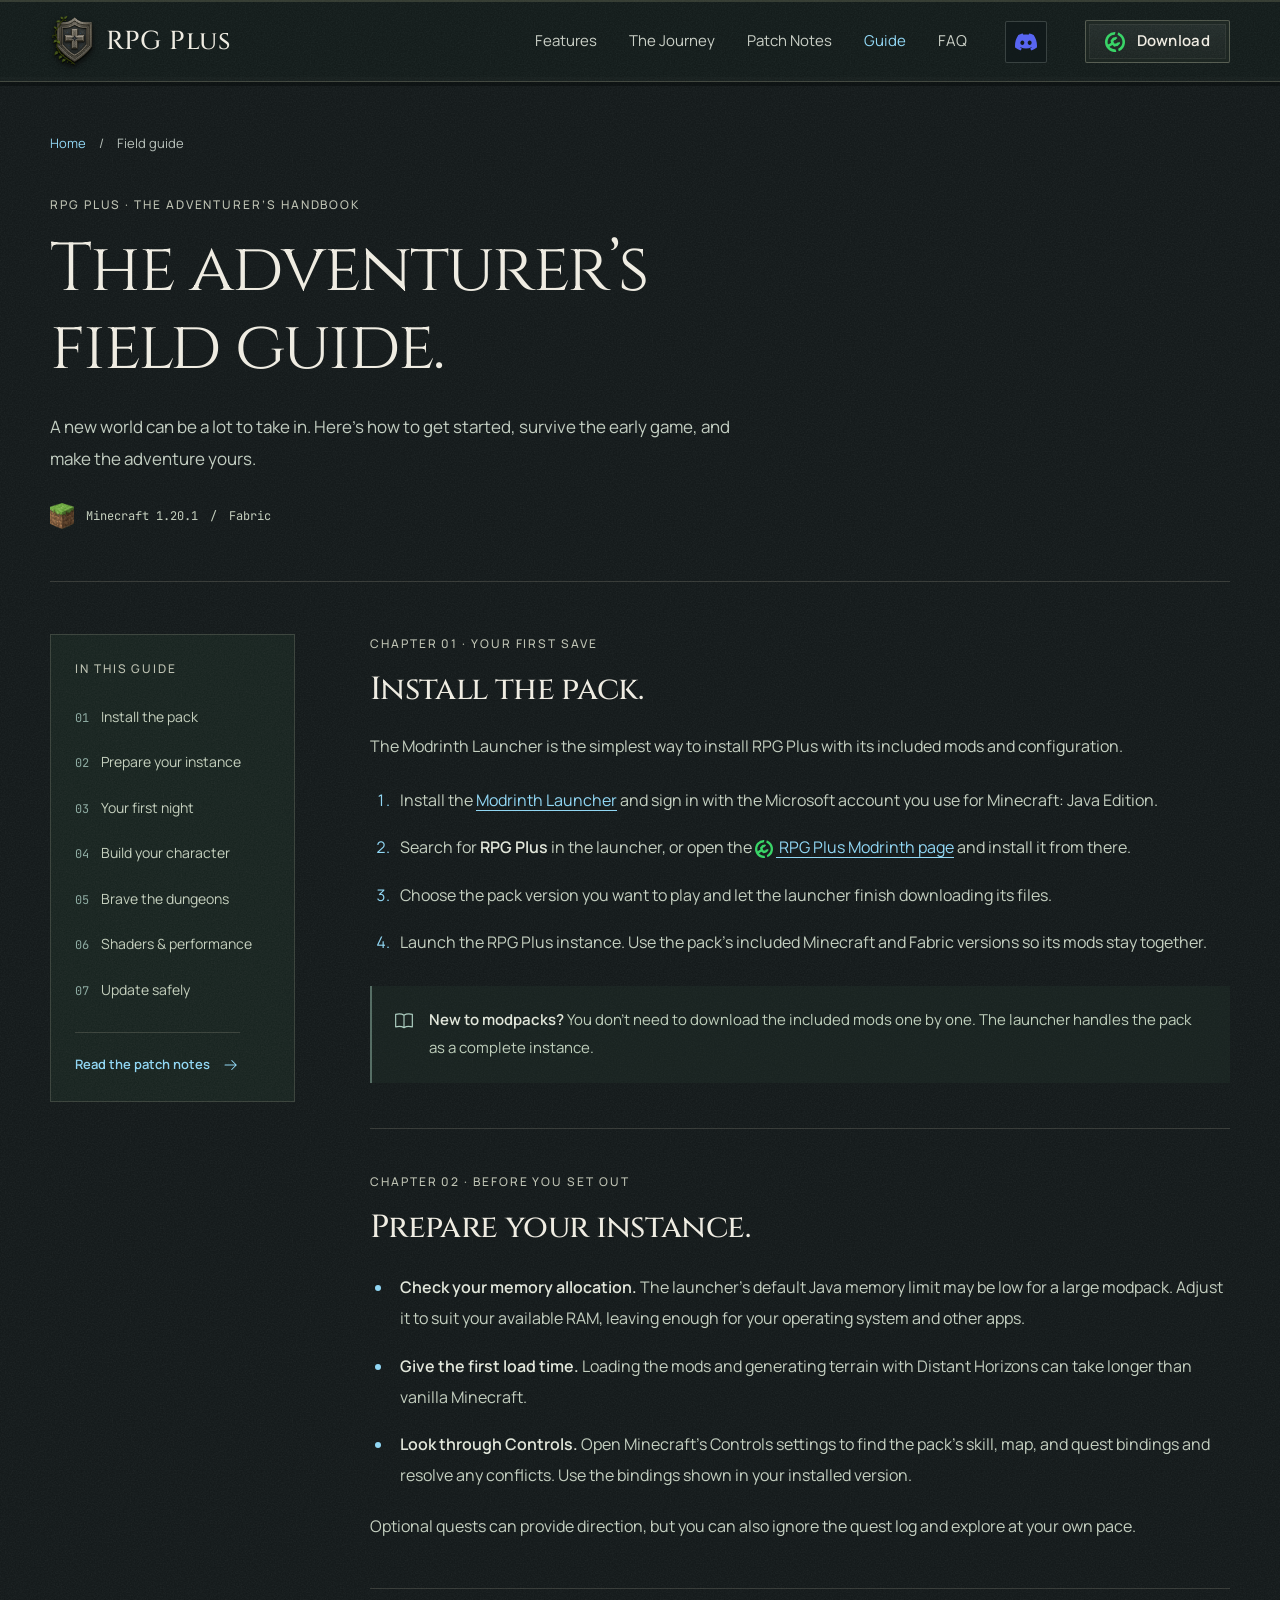
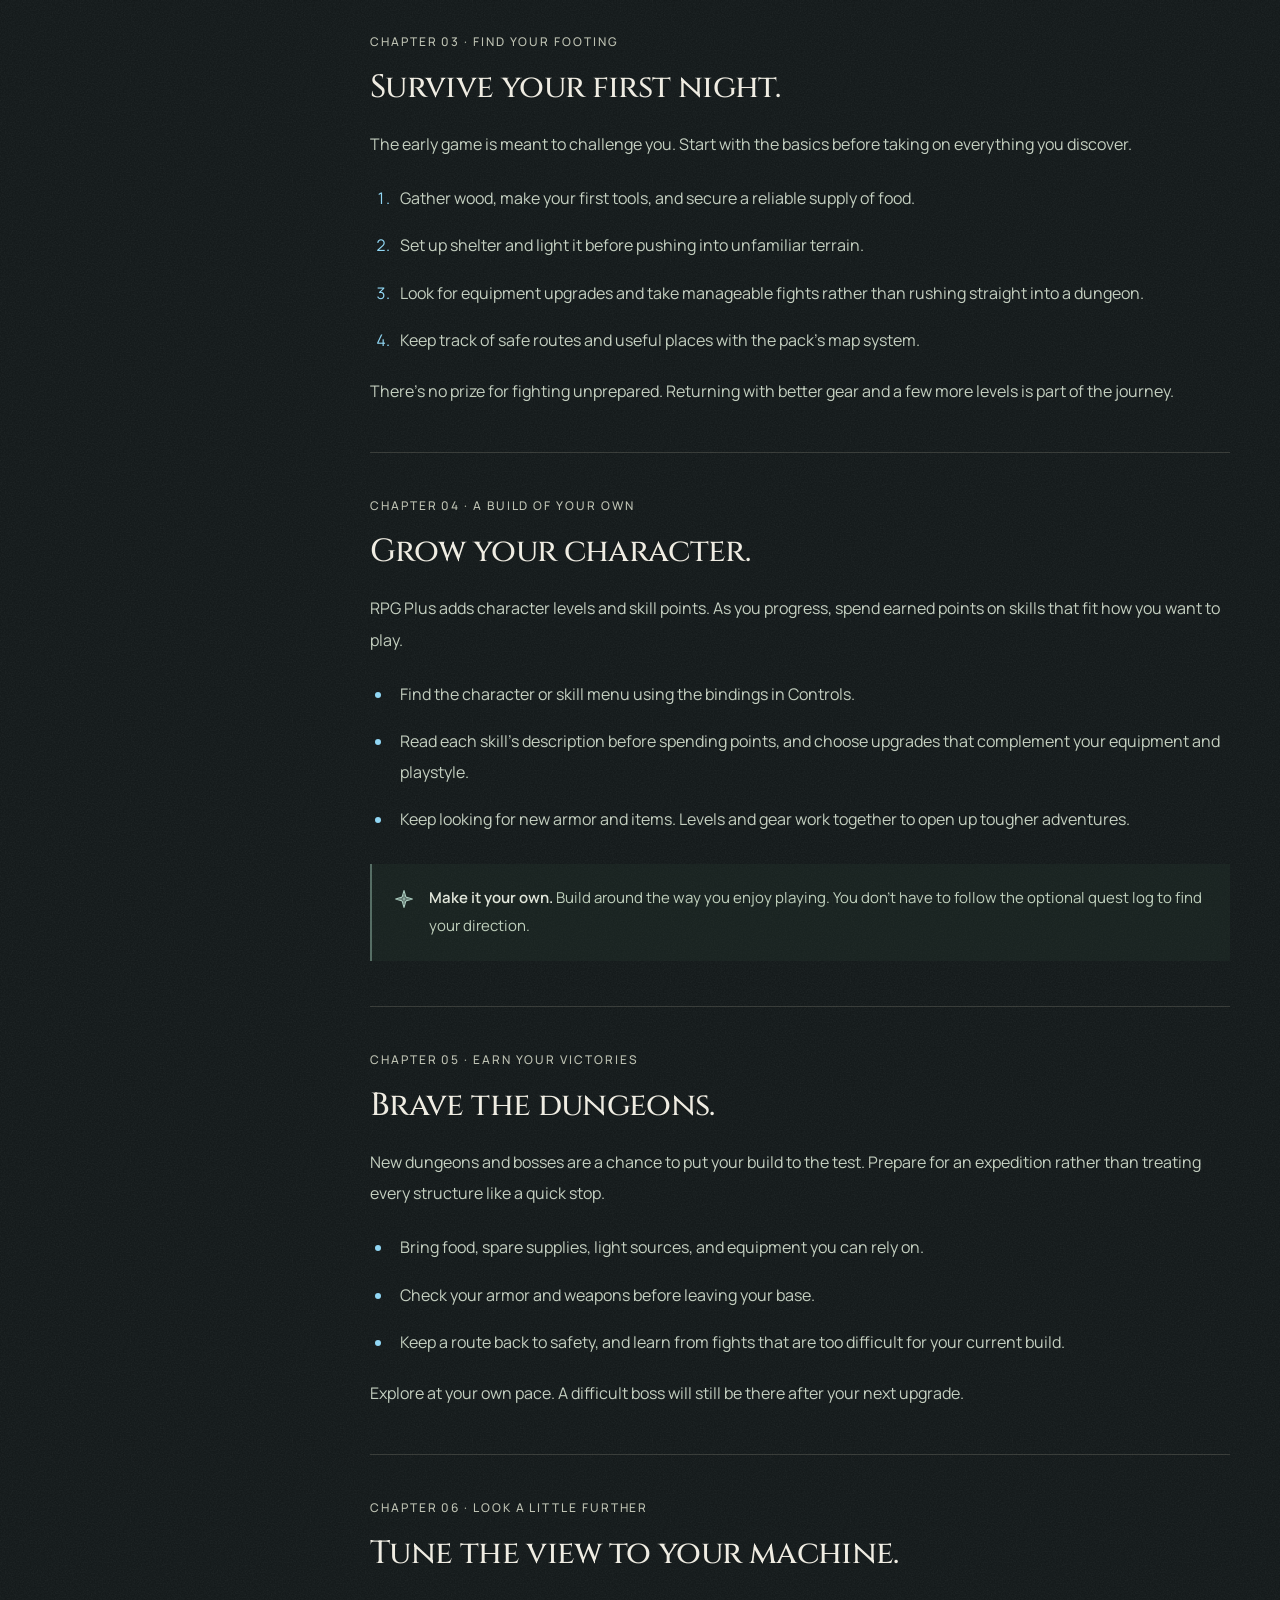
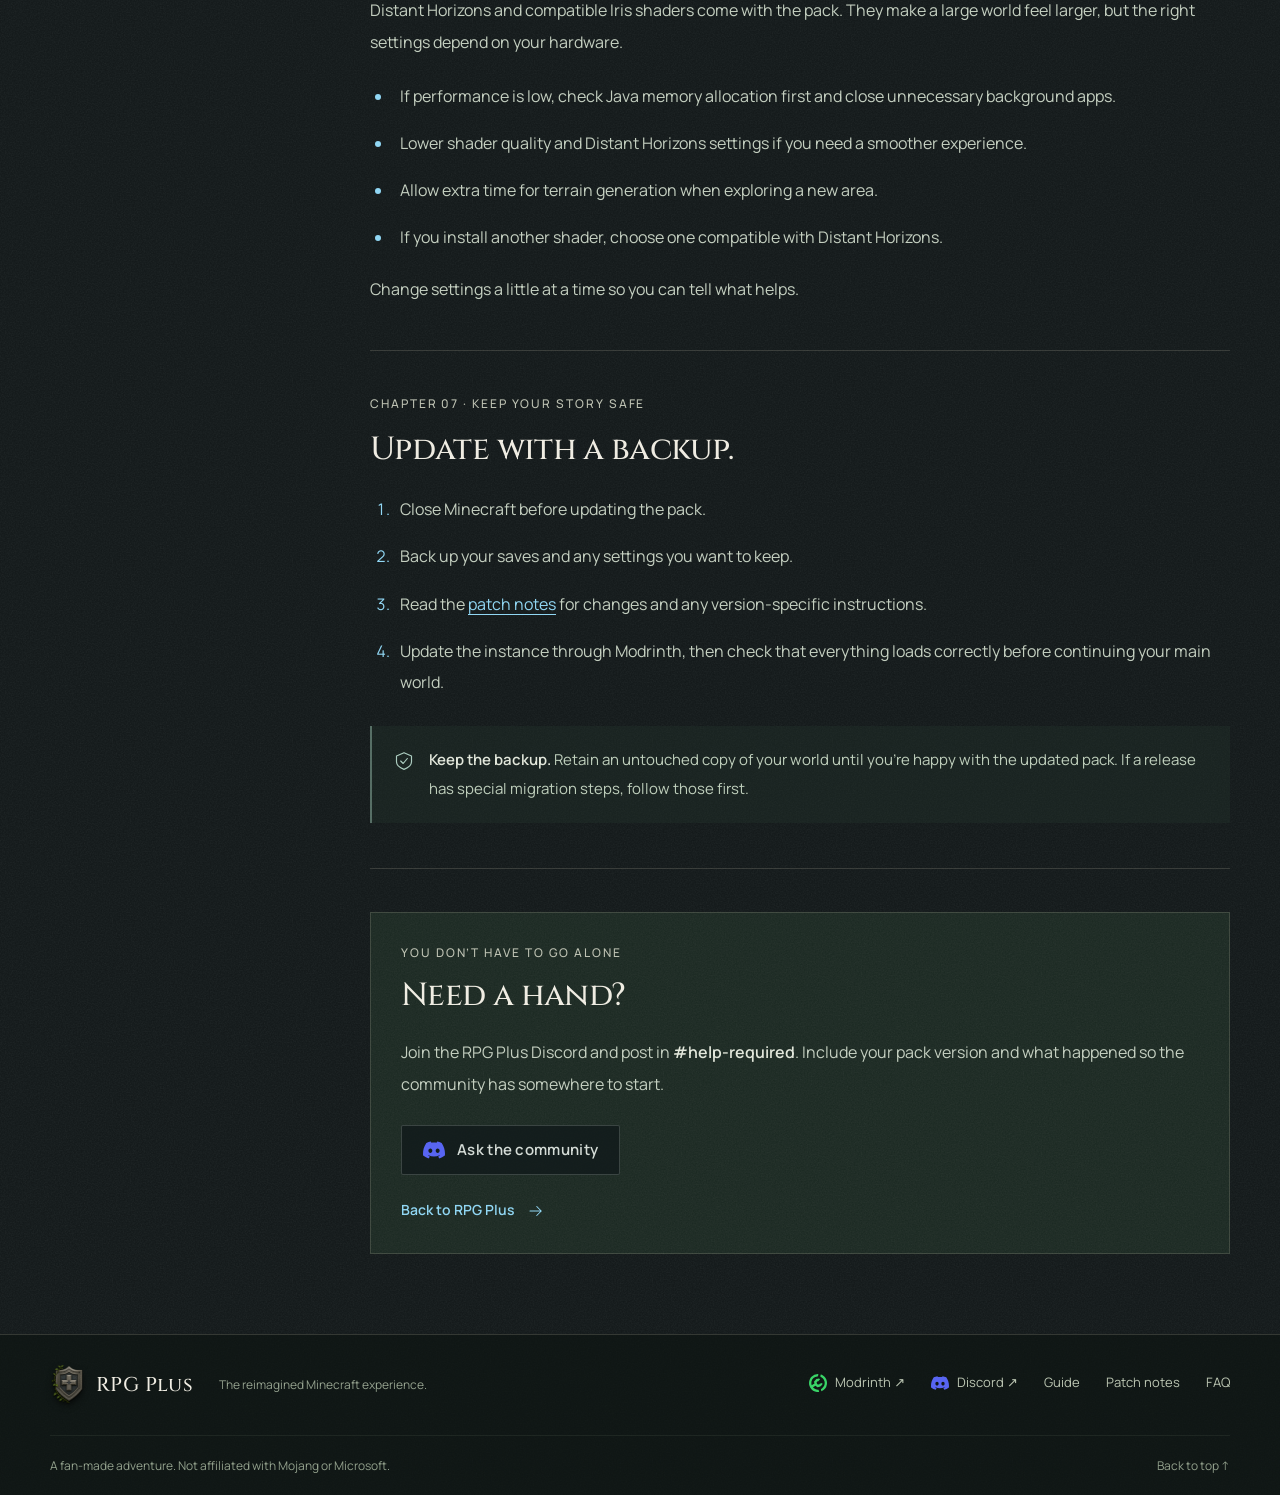
==== commit 297a3640: "changes" ====
--- a/guide.html
+++ b/guide.html
@@ -46,6 +46,7 @@
         <ul>
           <li><a href="index.html#features">Features</a></li>
           <li><a href="index.html#experience">The Journey</a></li>
+          <li><a href="index.html#patch-notes">Patch Notes</a></li>
           <li><a href="guide.html" aria-current="page">Guide</a></li>
           <li><a href="index.html#faq">FAQ</a></li>
         </ul>
--- a/style.css
+++ b/style.css
@@ -602,7 +602,6 @@
 /* Section headings and image-led feature chapters */
 .section-head h2,
 .faq h2,
-.horizons h2,
 .discord-cta h2 {
   font-size: clamp(30px, 3.2vw, 42px);
   line-height: 1.3;
@@ -821,84 +820,6 @@
   line-height: 1.9;
 }
 
-/* Landscape interlude */
-.horizons {
-  position: relative;
-  isolation: isolate;
-  border-block: 1px solid var(--c-line);
-  background: #162322;
-}
-.horizons::before {
-  content: '';
-  z-index: -1;
-  position: absolute;
-  inset: 0;
-  background: linear-gradient(90deg, #101a19ee 5%, #11201ad1 40%, #101f1d57), url('assets/ruined-valley.png') 50% 52% / cover;
-  opacity: 0.75;
-}
-.horizons__inner {
-  display: grid;
-  grid-template-columns: 1.1fr 0.9fr;
-  align-items: center;
-  gap: 100px;
-  padding-block: 88px;
-}
-.horizons__copy .eyebrow {
-  color: #b2bda2;
-  margin-bottom: 16px;
-}
-.horizons h2 {
-  font-size: 42px;
-}
-.horizons__copy > p:not(.eyebrow) {
-  margin-top: 22px;
-  max-width: 410px;
-  font-size: 0.9375rem;
-  line-height: 2;
-  color: #c2ccbf;
-}
-.horizons__included {
-  display: inline-flex;
-  align-items: center;
-  gap: 9px;
-  margin-top: 23px;
-  font-size: 0.8125rem;
-  color: #b3c8a8;
-}
-.horizons__readout {
-  display: flex;
-  flex-direction: column;
-  align-items: center;
-  justify-self: center;
-  width: 265px;
-  padding: 29px 15px;
-  border: 1px solid #bbc4a43d;
-  background: var(--stone-texture), #152321b3;
-  box-shadow: inset 0 0 0 5px #1824208f, inset 0 0 0 6px #c3c9ae18, 0 10px 45px #0003;
-}
-.horizons__readout > .icon {
-  width: 35px;
-  height: 35px;
-  color: #bdc7ab;
-  margin-bottom: 20px;
-}
-.horizons__readout .eyebrow {
-  font-size: 0.75rem;
-}
-.horizons__infinity {
-  color: var(--c-blue);
-  font: 400 100px/1.15 Georgia, serif;
-  text-shadow: 0 0 30px #90d8f43b;
-}
-.horizons__label {
-  font: 400 16px/1.5 var(--f-display);
-}
-.horizons__shader {
-  margin-top: 20px;
-  color: #aec2b0;
-  font: 400 0.75rem/1.5 var(--f-mono);
-}
-
 /* FAQ */
 .faq {
   display: grid;
@@ -1320,105 +1241,115 @@
   object-fit: contain;
   vertical-align: middle;
 }
+/* Full-width patch backdrop. The release owns its image through --patch-background. */
+.patch-notes {
+  position: relative;
+  isolation: isolate;
+  border-block: 1px solid var(--c-line);
+  background: #162322;
+}
+.patch-notes::before {
+  content: '';
+  position: absolute;
+  z-index: -1;
+  inset: 0;
+  background-image: linear-gradient(90deg, #101a19f2 5%, #11201ad9 40%, #101f1d85), var(--patch-background);
+  background-position: center, 50% 52%;
+  background-size: cover;
+}
+.patch-notes__inner {
+  display: grid;
+  grid-template-columns: minmax(0, 1.05fr) minmax(0, 0.95fr);
+  align-items: center;
+  gap: 90px;
+  padding-block: 88px;
+}
 .patch-notes .section-head {
-  margin-bottom: 32px;
+  margin-bottom: 0;
 }
 .patch-notes .section-head > .eyebrow {
-  margin-bottom: 14px;
+  margin-bottom: 16px;
+  color: #c5d1b9;
 }
 .patch-notes__intro {
-  margin-top: 16px;
-  color: var(--c-muted);
+  margin-top: 20px;
+  color: #c9d3c6;
   font-size: 1rem;
+  max-width: 420px;
 }
 .patch-notes__release {
-  display: grid;
-  grid-template-columns: 220px minmax(0, 1fr);
-  border: 1px solid var(--c-line);
-  background: var(--stone-texture), #18232196;
-  box-shadow: inset 0 0 0 5px #111b1866;
+  min-width: 0;
+  padding: 8px 0 8px 34px;
+  border-left: 1px solid #bdcebd4d;
 }
 .patch-notes__meta {
   display: flex;
-  flex-direction: column;
-  align-items: flex-start;
-  gap: 16px;
-  padding: 35px 30px;
-  border-right: 1px solid var(--c-line);
-  background: linear-gradient(140deg, #3a4a3526, transparent);
+  align-items: center;
+  flex-wrap: wrap;
+  gap: 18px;
+  margin-top: 28px;
 }
 .patch-notes__version {
   padding: 8px 14px;
-  border: 1px solid #9ccac059;
-  background: #24373180;
-  color: #c1e0cd;
+  border: 1px solid #9ccac080;
+  background: #15262199;
+  color: #d3ecda;
   font: 400 1.25rem/1.5 var(--f-mono);
   overflow-wrap: anywhere;
 }
 .patch-notes__meta .eyebrow {
+  color: #c4d1bd;
   font-size: 0.75rem;
   letter-spacing: 0.08em;
 }
-.patch-notes__body {
-  min-width: 0;
-  padding: 35px 38px;
-}
 .patch-notes__body h3 {
   font-size: 27px;
 }
 .patch-notes__summary {
-  color: var(--c-muted);
+  color: #d1dacd;
   font-size: 1rem;
   line-height: 1.9;
-  margin-top: 14px;
-  max-width: 600px;
+  margin-top: 18px;
 }
 .patch-notes__list {
   padding-left: 20px;
   list-style: disc;
   margin-top: 20px;
-  color: #d0d8cb;
+  color: #e2e8dd;
   font-size: 1rem;
 }
-.patch-notes__list:empty {
-  display: none;
-}
-.patch-notes__list li + li {
-  margin-top: 10px;
-}
-.patch-notes__list li::marker {
-  color: var(--c-blue);
-}
+.patch-notes__list:empty { display: none; }
+.patch-notes__list li + li { margin-top: 10px; }
+.patch-notes__list li::marker { color: var(--c-blue); }
 .patch-notes__body .text-link {
   margin-top: 25px;
   flex-wrap: wrap;
   font-size: 0.875rem;
 }
 
-/* A clickable field-guide introduction on the homepage */
+/* An open journal index: generous space and ruled chapter links, without a card. */
 .guide-teaser {
   display: grid;
-  grid-template-columns: minmax(0, 1.15fr) minmax(0, 0.85fr);
-  gap: 65px;
-  padding: 48px;
-  border: 1px solid #a1b49b4a;
-  background: var(--stone-texture), radial-gradient(ellipse at 0 0, #38483555, transparent 65%), #17221f;
-  box-shadow: inset 0 0 0 5px #17211d, inset 0 0 0 6px #bbcba015;
+  grid-template-columns: minmax(0, 1fr) minmax(0, 1fr);
+  gap: 85px;
+  padding-block: 100px;
+}
+.guide-teaser__copy {
+  align-self: center;
+  padding-left: 28px;
+  border-left: 2px solid #91d7f45c;
 }
 .guide-teaser__copy .eyebrow {
   margin-bottom: 17px;
+  color: #b3cbd1;
 }
 .guide-teaser h2 {
-  font-size: clamp(27px, 2.8vw, 36px);
+  font-size: clamp(27px, 2.8vw, 38px);
   line-height: 1.4;
   letter-spacing: -0.025em;
 }
-.guide-teaser h2 a {
-  transition: color 180ms ease;
-}
-.guide-teaser h2 a:hover {
-  color: var(--c-blue);
-}
+.guide-teaser h2 a { transition: color 180ms ease; }
+.guide-teaser h2 a:hover { color: var(--c-blue); }
 .guide-teaser h2 .icon {
   display: inline-block;
   width: 27px;
@@ -1427,35 +1358,43 @@
   color: var(--c-blue);
 }
 .guide-teaser__copy > p:not(.eyebrow) {
-  color: #c2cdbb;
+  color: #c2cccb;
   font-size: 1rem;
   line-height: 1.9;
   margin-block: 18px 27px;
 }
-.guide-teaser__chapters {
-  align-self: center;
-}
-.guide-teaser__chapters li {
-  display: flex;
-  gap: 18px;
-  padding-block: 20px;
-}
-.guide-teaser__chapters li + li {
-  border-top: 1px solid var(--c-line);
-}
-.guide-teaser__chapters li > span {
-  padding-top: 3px;
-  color: #aaccc9;
-  font: 400 0.75rem/1.5 var(--f-mono);
+.guide-teaser__chapters { align-self: center; }
+.guide-teaser__chapters li { border-bottom: 1px solid var(--c-line); }
+.guide-teaser__chapters li:first-child { border-top: 1px solid var(--c-line); }
+.guide-teaser__chapters li a {
+  display: grid;
+  grid-template-columns: 44px minmax(0, 1fr) 20px;
+  align-items: center;
+  gap: 20px;
+  padding-block: 25px;
+}
+.guide-teaser__number {
+  align-self: start;
+  font: 400 32px/1.3 var(--f-display);
+  color: #91b3be;
 }
 .guide-teaser__chapters h3 {
-  font-size: 20px;
+  font-size: 21px;
+  transition: color 180ms ease;
 }
 .guide-teaser__chapters p {
-  color: var(--c-muted);
+  color: #b8c4c4;
   font-size: 0.875rem;
   margin-top: 7px;
 }
+.guide-teaser__chapters .icon {
+  width: 20px;
+  height: 20px;
+  color: var(--c-blue);
+  transition: transform 180ms ease;
+}
+.guide-teaser__chapters a:hover h3 { color: var(--c-blue); }
+.guide-teaser__chapters a:hover .icon { transform: translateX(4px); }
 
 /* Standalone guide: a quiet reading layout with persistent chapter links. */
 .nav__links a[aria-current="page"] {
@@ -1652,7 +1591,7 @@
 }
 
 @media (max-width: 1100px) {
-  .guide-teaser { gap: 40px; padding: 35px; }
+  .guide-teaser { gap: 50px; padding-block: 80px; }
   .guide-layout { grid-template-columns: 220px minmax(0, 1fr); gap: 40px; }
 }
 @media (max-width: 820px) {
@@ -1662,12 +1601,14 @@
   .guide-contents ol { grid-template-columns: repeat(2, minmax(0, 1fr)); column-gap: 24px; }
 }
 @media (max-width: 640px) {
-  .patch-notes__release { grid-template-columns: 1fr; }
-  .patch-notes__meta { padding: 25px; border-right: 0; border-bottom: 1px solid var(--c-line); flex-direction: row; flex-wrap: wrap; align-items: center; }
-  .patch-notes__body { padding: 27px 25px; }
+  .patch-notes__inner { padding-block: 65px; grid-template-columns: 1fr; gap: 32px; }
+  .patch-notes__release { border-left: 0; border-top: 1px solid #bdcebd4d; padding: 27px 0 0; }
   .patch-notes__body h3 { font-size: 24px; }
   .patch-notes__body .text-link { font-size: 0.8125rem; }
-  .guide-teaser { padding: 30px 25px; }
+  .guide-teaser { padding-block: 65px; }
+  .guide-teaser__copy { padding-left: 20px; }
+  .guide-teaser__chapters li a { grid-template-columns: 35px minmax(0, 1fr) 18px; gap: 15px; }
+  .guide-teaser__number { font-size: 26px; }
   .guide-teaser h2 { font-size: 28px; }
   .guide-teaser__chapters h3 { font-size: 19px; }
   .guide-hero { padding-top: calc(var(--nav-height) + 30px); padding-bottom: 38px; }
@@ -1707,8 +1648,9 @@
   .faq { gap: 60px; }
   .footer__tag { max-width: 150px; }
 }
-@media (max-width: 820px) {
-  :root { --nav-height: 72px; }
+@media (max-width: 1024px) {
+  html:not(.js) .hero__inner { padding-top: 250px; }
+  html:not(.js) .guide-hero { padding-top: 240px; }
   .nav__title { font-size: 22px; }
   .nav__emblem { width: 37px; height: 43px; }
   .nav__discord { margin-left: auto; }
@@ -1723,7 +1665,7 @@
     background: var(--stone-texture), #121c19;
     border-bottom: 1px solid var(--c-line);
   }
-  .nav__links ul { justify-content: space-between; }
+  .nav__links ul { justify-content: space-between; flex-wrap: wrap; gap: 0 22px; }
   .js .nav__links {
     display: none;
     padding: 12px 32px 22px;
@@ -1732,6 +1674,9 @@
   .js .nav__links ul { display: block; }
   .js .nav__links a { padding-block: 15px; border-bottom: 1px solid var(--c-line); }
   .js .nav__toggle { display: flex; }
+}
+@media (max-width: 820px) {
+  :root { --nav-height: 72px; }
   .hero__inner { padding-top: 195px; grid-template-columns: minmax(0, 1fr) 285px; gap: 30px; }
   .hero h1 { font-size: 52px; }
   .hero__eyebrow { font-size: 0.75rem; letter-spacing: 0.17em; }
@@ -1754,9 +1699,6 @@
   .experience { padding-top: 0; }
   .journey__step { padding-inline: 12px; }
   .journey h3 { font-size: 18px; }
-  .horizons__inner { gap: 35px; padding-block: 65px; }
-  .horizons h2 { font-size: 34px; }
-  .horizons__readout { width: 225px; }
   .faq { gap: 38px; grid-template-columns: 0.7fr 1.3fr; }
   .faq h2 { font-size: 31px; }
   .footer__inner { flex-wrap: wrap; gap: 18px; }
@@ -1836,12 +1778,6 @@
   .journey h3 { grid-column: 2; font-size: 21px; }
   .journey p { grid-column: 2; font-size: 0.9375rem; max-width: 350px; margin: 8px 0 0; }
   .journey__step:not(:last-child)::after { display: none; }
-  .horizons__inner { grid-template-columns: 1fr; gap: 35px; padding-block: 60px; }
-  .horizons::before { background-position: 60% center; }
-  .horizons h2 { font-size: 36px; }
-  .horizons__readout { width: 100%; max-width: 320px; padding-block: 25px; }
-  .horizons__infinity { font-size: 90px; }
-  .horizons__readout > .icon { margin-bottom: 14px; }
   .faq { grid-template-columns: 1fr; gap: 35px; }
   .faq h2 br { display: none; }
   .faq__intro > p:not(.eyebrow) { margin-top: 16px; }
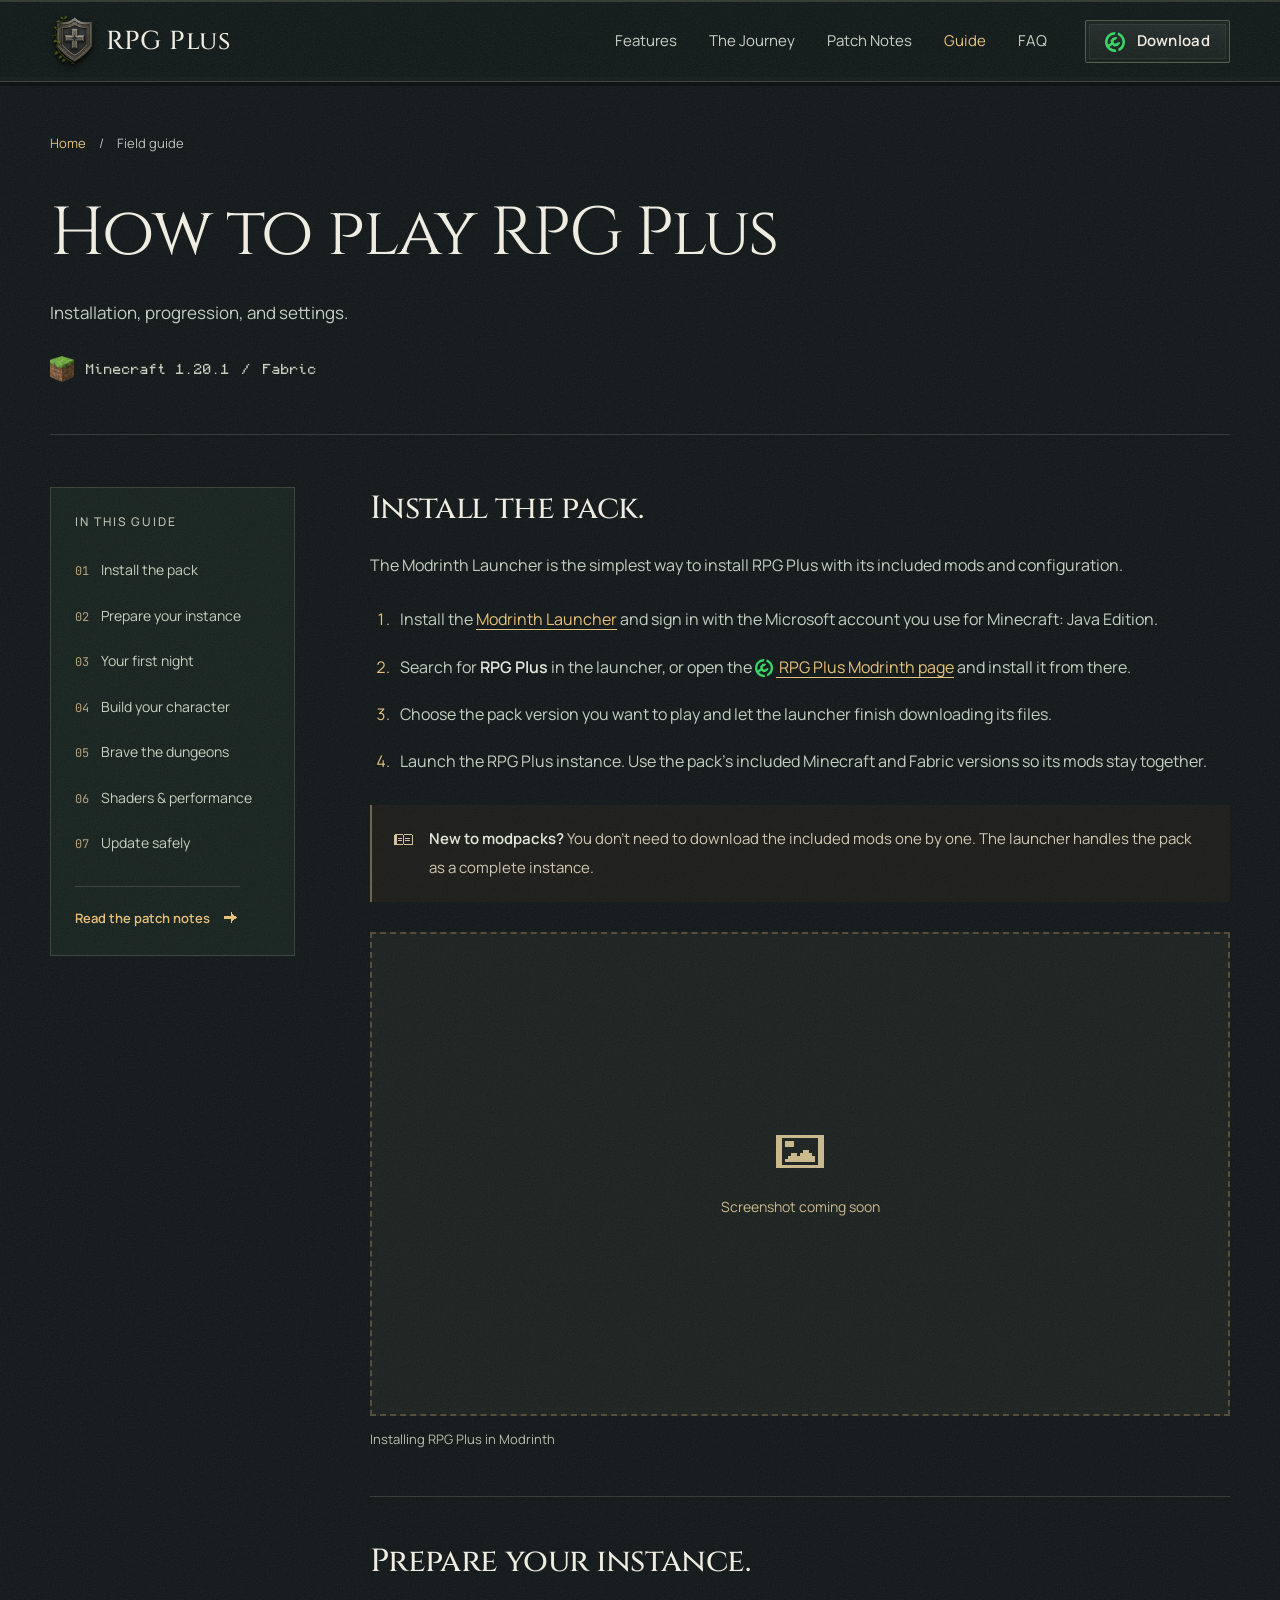
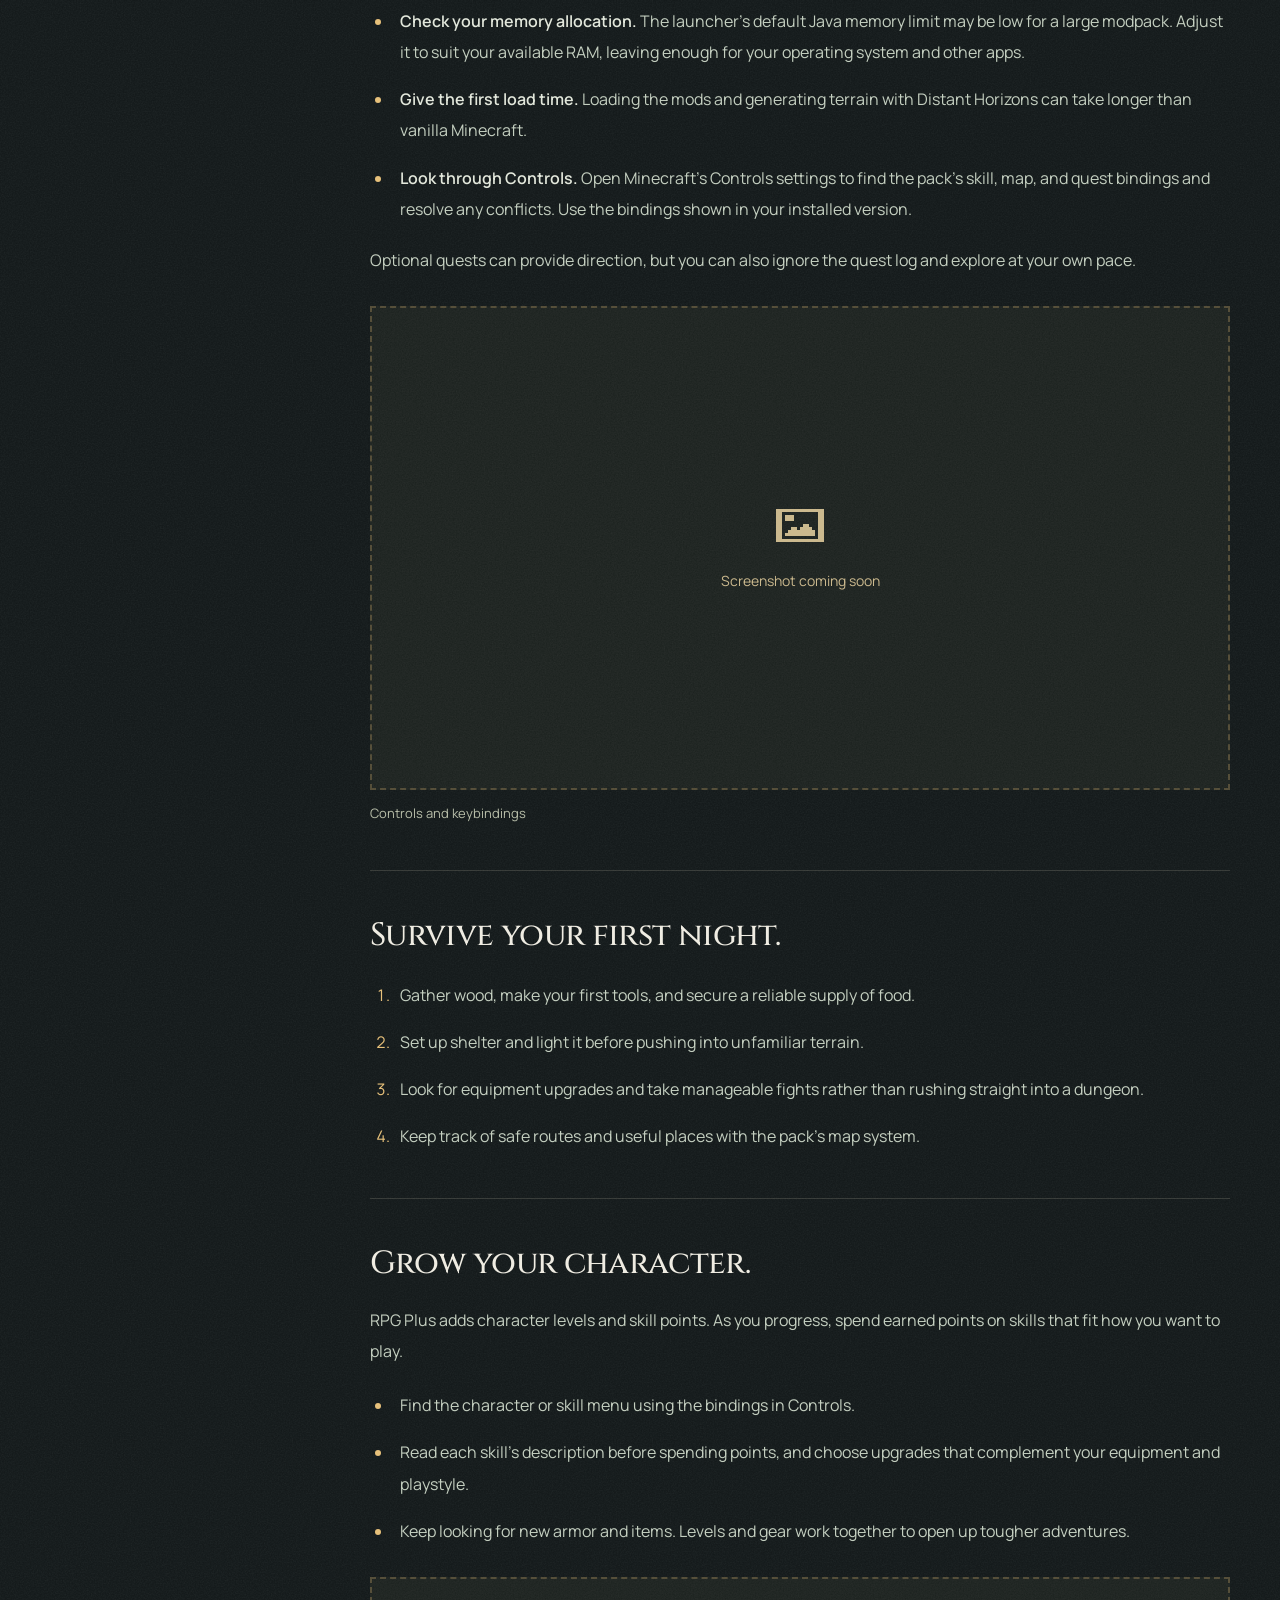
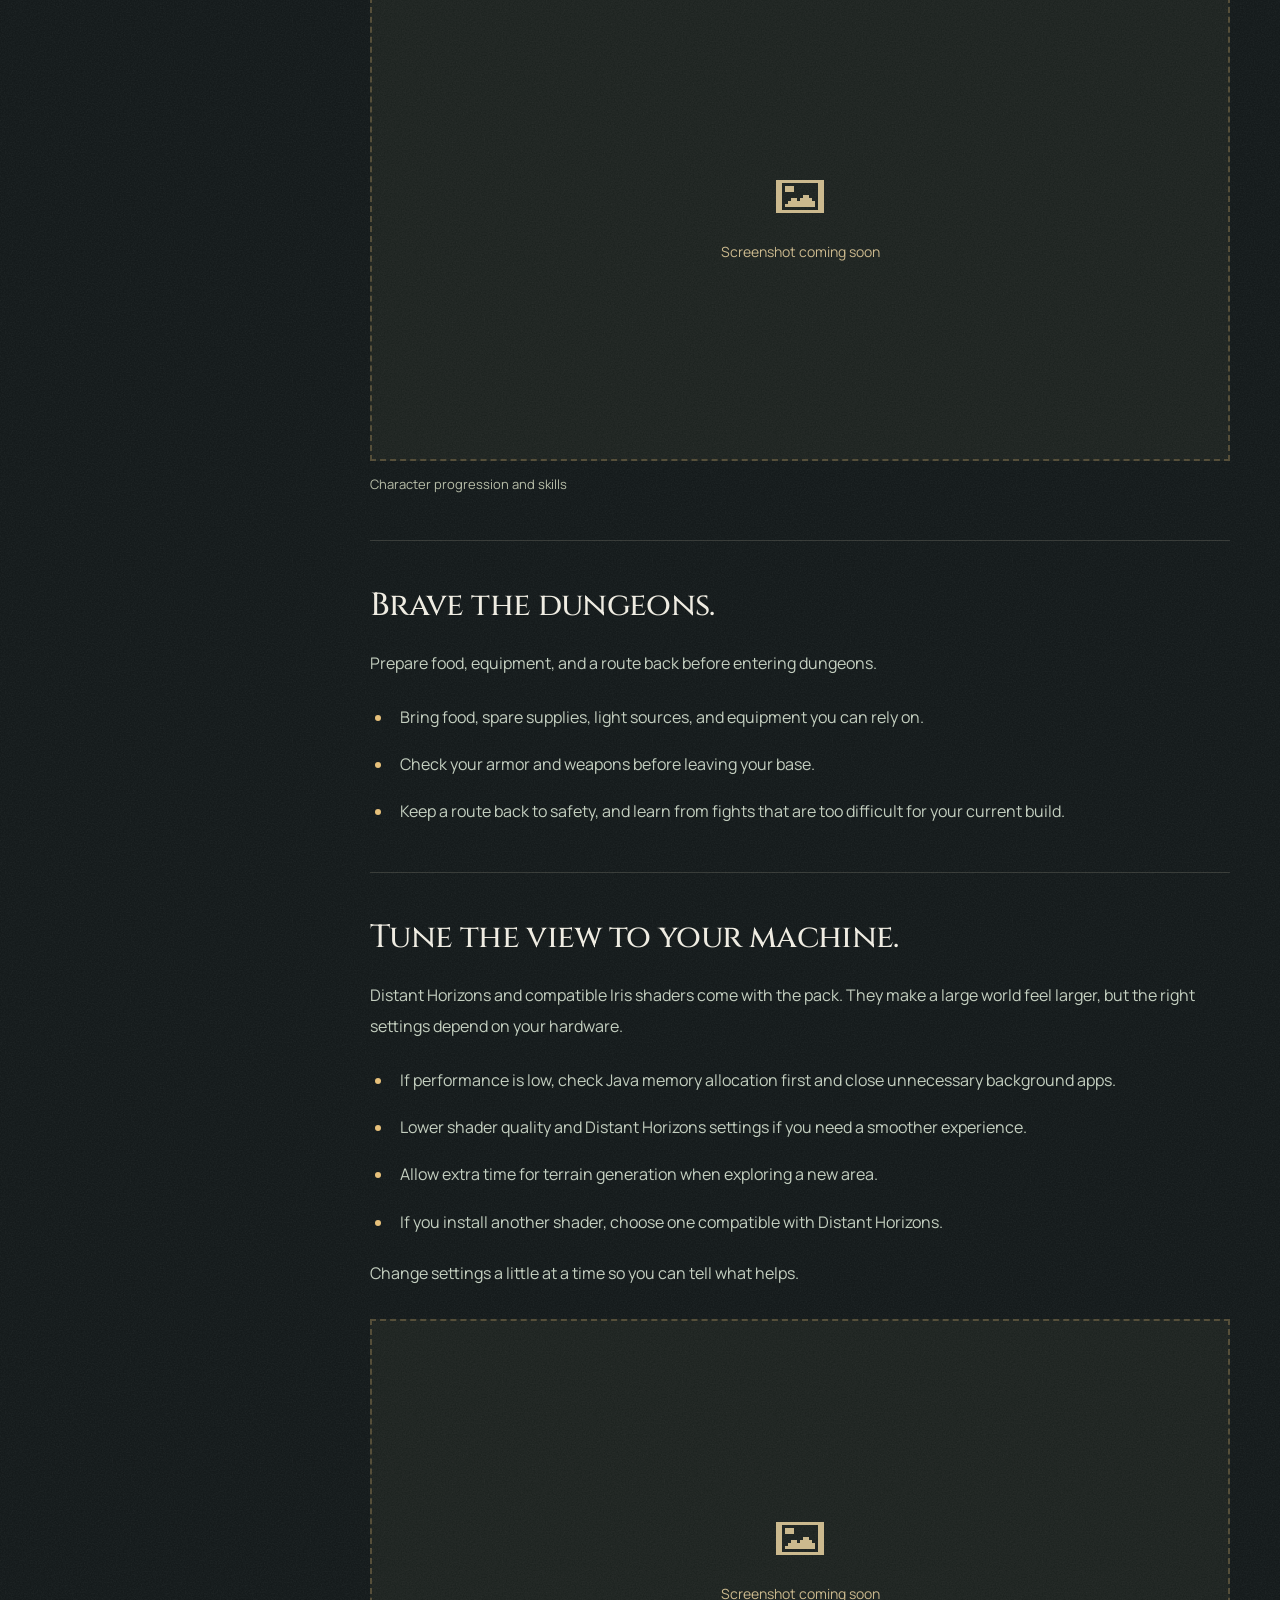
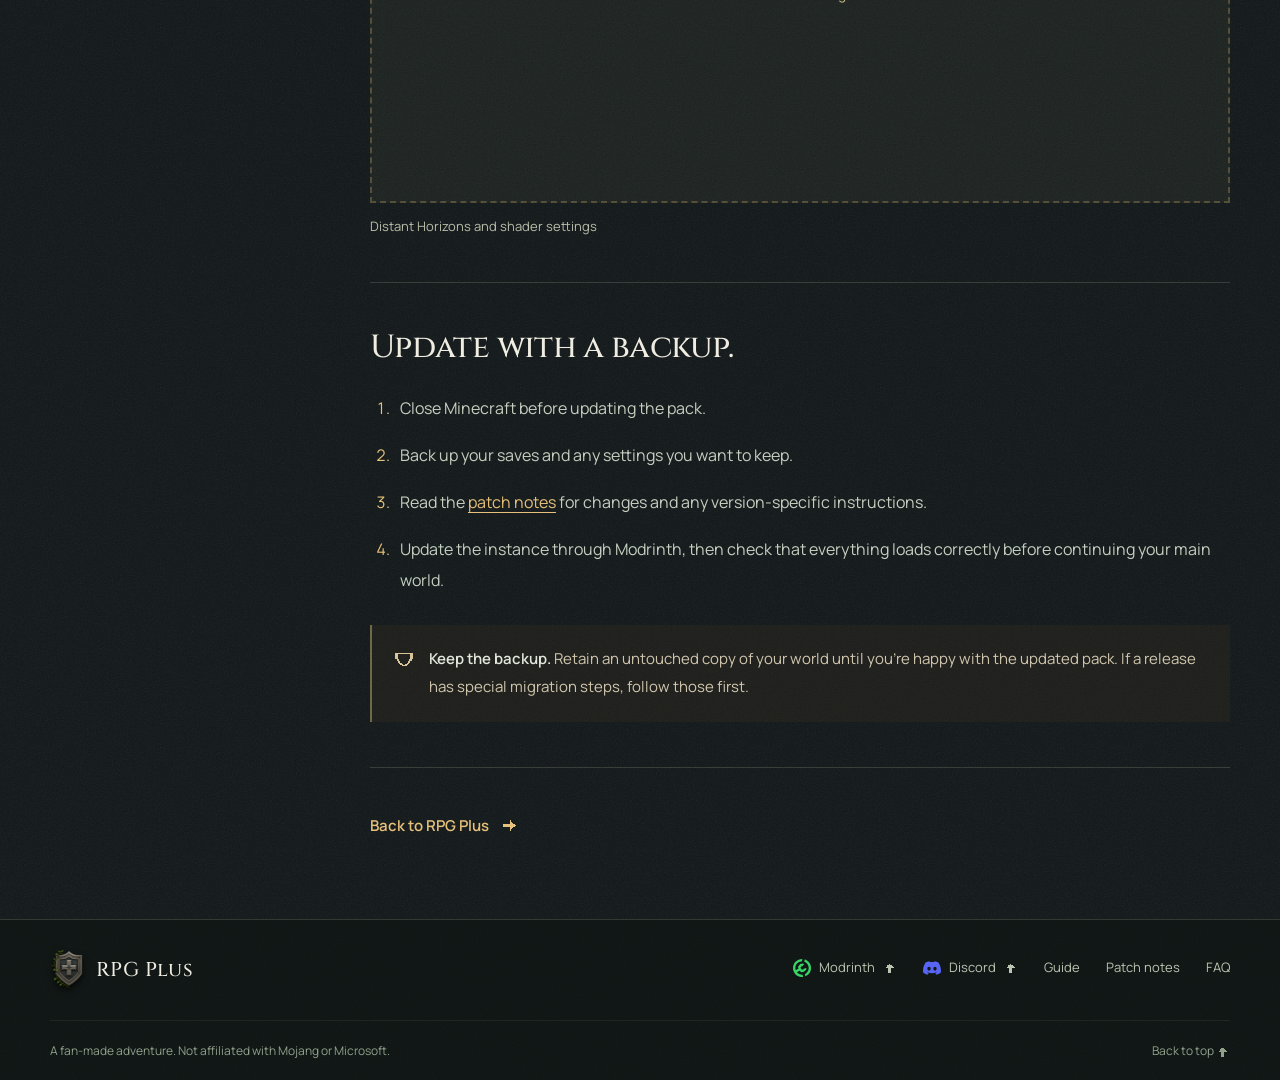
==== commit 6154d98e: "test" ====
--- a/guide.html
+++ b/guide.html
@@ -18,21 +18,22 @@
 
   <!-- Shared icons keep component markup small. All instances are decorative. -->
   <svg class="icon-definitions" xmlns="http://www.w3.org/2000/svg" aria-hidden="true">
-    <symbol id="icon-arrow" viewBox="0 0 24 24"><path d="M4 12h15m-6-6 6 6-6 6"/></symbol>
-    <symbol id="icon-pause" viewBox="0 0 24 24"><path d="M8 5v14M16 5v14"/></symbol>
-    <symbol id="icon-play" viewBox="0 0 24 24"><path d="m8 4 12 8-12 8V4Z"/></symbol>
-    <symbol id="icon-heart" viewBox="0 0 24 24"><path d="M20.5 5.5a5 5 0 0 0-7 0L12 7l-1.5-1.5a5 5 0 0 0-7 7L12 21l8.5-8.5a5 5 0 0 0 0-7Z"/></symbol>
-    <symbol id="icon-rune" viewBox="0 0 24 24"><path d="m12 2 2.2 7.8L22 12l-7.8 2.2L12 22l-2.2-7.8L2 12l7.8-2.2L12 2Z"/><path d="M12 7v10M7 12h10"/></symbol>
-    <symbol id="icon-cube" viewBox="0 0 24 24"><path d="m12 2 9 5v10l-9 5-9-5V7l9-5Zm0 10L3 7m9 5 9-5m-9 5v10"/></symbol>
-    <symbol id="icon-mountain" viewBox="0 0 24 24"><path d="m2 20 8-16 5 9 3-6 5 13M7 10l3 3 3-3"/></symbol>
-    <symbol id="icon-book" viewBox="0 0 24 24"><path d="M12 5c-3-2-6-2-10-1v15c4-1 7-1 10 1 3-2 6-2 10-1V4c-4-1-7-1-10 1Zm0 0v15"/></symbol>
-    <symbol id="icon-chart" viewBox="0 0 24 24"><path d="M4 20v-5h3v5m4 0V9h3v11m4 0V3h3v17M2 21h21"/></symbol>
-    <symbol id="icon-swords" viewBox="0 0 24 24"><path d="m4 3 17 17m-1-17L3 20M4 3l5 1-4 4-1-5Zm16 0-5 1 4 4 1-5ZM2 15l6 6m8 0 6-6"/></symbol>
-    <symbol id="icon-shield" viewBox="0 0 24 24"><path d="m12 2 9 4v7c0 5-6 8-9 9-3-1-9-4-9-9V6l9-4Zm-4 10 3 3 5-6"/></symbol>
-    <symbol id="icon-leaf" viewBox="0 0 24 24"><path d="M20 3C6 1 1 9 6 16c7 7 15 1 14-13ZM4 21 16 8m-8 9v-7m1 6h7"/></symbol>
-    <symbol id="icon-map" viewBox="0 0 24 24"><path d="m2 5 7-3 6 3 7-3v17l-7 3-6-3-7 3V5Zm7-3v17m6-14v17"/></symbol>
-    <symbol id="icon-fire" viewBox="0 0 24 24"><path d="M13 2c2 7-5 7-2 12 2 0 4-3 4-5 7 7 5 13-3 13S1 14 7 8c-1 5 1 6 2 6-2-6 4-7 4-12Z"/></symbol>
-    <symbol id="icon-pickaxe" viewBox="0 0 24 24"><path d="m4 21 12-13M7 3c7-2 12 2 14 9l-5-4-4-4-5-1Zm5 1-3 3m7 1 3-3"/></symbol>
+    <symbol id="icon-arrow" viewBox="0 0 16 16"><path d="M8 3h1v1h-1zM8 4h2v1h-2zM8 5h3v1h-3zM2 6h10v1h-10zM2 7h11v1h-11zM2 8h10v1h-10zM8 9h3v1h-3zM8 10h2v1h-2zM8 11h1v1h-1z"/></symbol>
+    <symbol id="icon-pause" viewBox="0 0 16 16"><path d="M3 3h3v1h-3zM10 3h3v1h-3zM3 4h3v1h-3zM10 4h3v1h-3zM3 5h3v1h-3zM10 5h3v1h-3zM3 6h3v1h-3zM10 6h3v1h-3zM3 7h3v1h-3zM10 7h3v1h-3zM3 8h3v1h-3zM10 8h3v1h-3zM3 9h3v1h-3zM10 9h3v1h-3zM3 10h3v1h-3zM10 10h3v1h-3zM3 11h3v1h-3zM10 11h3v1h-3zM3 12h3v1h-3zM10 12h3v1h-3z"/></symbol>
+    <symbol id="icon-play" viewBox="0 0 16 16"><path d="M4 2h2v1h-2zM4 3h3v1h-3zM4 4h4v1h-4zM4 5h5v1h-5zM4 6h6v1h-6zM4 7h7v1h-7zM4 8h6v1h-6zM4 9h5v1h-5zM4 10h4v1h-4zM4 11h3v1h-3zM4 12h2v1h-2z"/></symbol>
+    <symbol id="icon-heart" viewBox="0 0 16 16"><path d="M2 2h3v1h-3zM10 2h3v1h-3zM1 3h5v1h-5zM9 3h5v1h-5zM0 4h15v1h-15zM0 5h15v1h-15zM0 6h15v1h-15zM1 7h13v1h-13zM2 8h11v1h-11zM3 9h9v1h-9zM4 10h7v1h-7zM5 11h5v1h-5zM6 12h3v1h-3zM7 13h1v1h-1z"/></symbol>
+    <symbol id="icon-rune" viewBox="0 0 16 16"><path d="M7 2h2v1h-2zM7 3h2v1h-2zM6 4h4v1h-4zM6 5h4v1h-4zM4 6h8v1h-8zM0 7h16v1h-16zM4 8h8v1h-8zM6 9h4v1h-4zM6 10h4v1h-4zM7 11h2v1h-2zM7 12h2v1h-2z"/></symbol>
+    <symbol id="icon-cube" viewBox="0 0 16 16"><path d="M4 2h8v1h-8zM2 3h2v1h-2zM12 3h2v1h-2zM0 4h2v1h-2zM6 4h4v1h-4zM14 4h2v1h-2zM0 5h4v1h-4zM12 5h4v1h-4zM0 6h2v1h-2zM4 6h2v1h-2zM10 6h2v1h-2zM14 6h2v1h-2zM0 7h2v1h-2zM6 7h4v1h-4zM14 7h2v1h-2zM0 8h2v1h-2zM7 8h2v1h-2zM14 8h2v1h-2zM0 9h2v1h-2zM7 9h2v1h-2zM14 9h2v1h-2zM2 10h2v1h-2zM7 10h2v1h-2zM12 10h2v1h-2zM4 11h2v1h-2zM7 11h2v1h-2zM10 11h2v1h-2zM6 12h4v1h-4z"/></symbol>
+    <symbol id="icon-mountain" viewBox="0 0 16 16"><path d="M6 4h2v1h-2zM5 5h4v1h-4zM4 6h6v1h-6zM12 6h2v1h-2zM3 7h2v1h-2zM9 7h6v1h-6zM2 8h2v1h-2zM5 8h4v1h-4zM12 8h4v1h-4zM1 9h2v1h-2zM13 9h3v1h-3zM0 10h16v1h-16z"/></symbol>
+    <symbol id="icon-book" viewBox="0 0 16 16"><path d="M1 3h6v1h-6zM8 3h6v1h-6zM0 4h2v1h-2zM7 4h1v1h-1zM14 4h1v1h-1zM0 5h2v1h-2zM7 5h1v1h-1zM14 5h1v1h-1zM0 6h2v1h-2zM3 6h3v1h-3zM7 6h1v1h-1zM9 6h4v1h-4zM14 6h1v1h-1zM0 7h2v1h-2zM7 7h1v1h-1zM14 7h1v1h-1zM0 8h2v1h-2zM3 8h3v1h-3zM7 8h1v1h-1zM9 8h4v1h-4zM14 8h1v1h-1zM0 9h2v1h-2zM7 9h1v1h-1zM14 9h1v1h-1zM0 10h2v1h-2zM7 10h1v1h-1zM14 10h1v1h-1zM0 11h7v1h-7zM8 11h7v1h-7z"/></symbol>
+    <symbol id="icon-chart" viewBox="0 0 16 16"><path d="M12 3h3v1h-3zM12 4h3v1h-3zM7 5h3v1h-3zM12 5h3v1h-3zM7 6h3v1h-3zM12 6h3v1h-3zM7 7h3v1h-3zM12 7h3v1h-3zM2 8h3v1h-3zM7 8h3v1h-3zM12 8h3v1h-3zM2 9h3v1h-3zM7 9h3v1h-3zM12 9h3v1h-3zM2 10h3v1h-3zM7 10h3v1h-3zM12 10h3v1h-3zM2 11h3v1h-3zM7 11h3v1h-3zM12 11h3v1h-3zM0 12h16v1h-16z"/></symbol>
+    <symbol id="icon-swords" viewBox="0 0 16 16"><path d="M0 1h2v1h-2zM14 1h2v1h-2zM0 2h3v1h-3zM13 2h3v1h-3zM1 3h3v1h-3zM12 3h3v1h-3zM2 4h3v1h-3zM11 4h3v1h-3zM3 5h3v1h-3zM10 5h3v1h-3zM4 6h3v1h-3zM9 6h3v1h-3zM5 7h6v1h-6zM6 8h4v1h-4zM5 9h6v1h-6zM2 10h1v1h-1zM4 10h3v1h-3zM9 10h3v1h-3zM13 10h1v1h-1zM2 11h4v1h-4zM10 11h4v1h-4zM1 12h5v1h-5zM10 12h5v1h-5zM0 13h2v1h-2zM14 13h2v1h-2z"/></symbol>
+    <symbol id="icon-shield" viewBox="0 0 16 16"><path d="M1 2h14v1h-14zM1 3h2v1h-2zM13 3h2v1h-2zM1 4h2v1h-2zM13 4h2v1h-2zM1 5h2v1h-2zM13 5h2v1h-2zM1 6h2v1h-2zM13 6h2v1h-2zM2 7h2v1h-2zM12 7h2v1h-2zM2 8h2v1h-2zM12 8h2v1h-2zM3 9h2v1h-2zM11 9h2v1h-2zM4 10h2v1h-2zM10 10h2v1h-2zM5 11h2v1h-2zM9 11h2v1h-2zM6 12h4v1h-4z"/></symbol>
+    <symbol id="icon-leaf" viewBox="0 0 16 16"><path d="M8 3h6v1h-6zM6 4h8v1h-8zM4 5h10v1h-10zM3 6h4v1h-4zM10 6h4v1h-4zM2 7h4v1h-4zM8 7h6v1h-6zM2 8h2v1h-2zM6 8h6v1h-6zM2 9h8v1h-8zM3 10h5v1h-5zM2 11h3v1h-3zM1 12h2v1h-2z"/></symbol>
+    <symbol id="icon-map" viewBox="0 0 16 16"><path d="M0 3h5v1h-5zM10 3h5v1h-5zM0 4h1v1h-1zM5 4h5v1h-5zM14 4h1v1h-1zM0 5h1v1h-1zM5 5h1v1h-1zM9 5h1v1h-1zM14 5h1v1h-1zM0 6h1v1h-1zM5 6h1v1h-1zM9 6h1v1h-1zM14 6h1v1h-1zM0 7h1v1h-1zM5 7h1v1h-1zM9 7h1v1h-1zM14 7h1v1h-1zM0 8h1v1h-1zM5 8h1v1h-1zM9 8h1v1h-1zM14 8h1v1h-1zM0 9h1v1h-1zM5 9h1v1h-1zM9 9h1v1h-1zM14 9h1v1h-1zM0 10h5v1h-5zM9 10h1v1h-1zM14 10h1v1h-1zM5 11h10v1h-10z"/></symbol>
+    <symbol id="icon-fire" viewBox="0 0 16 16"><path d="M7 2h2v1h-2zM6 3h3v1h-3zM6 4h4v1h-4zM5 5h6v1h-6zM2 6h2v1h-2zM5 6h5v1h-5zM12 6h2v1h-2zM2 7h12v1h-12zM1 8h14v1h-14zM1 9h5v1h-5zM10 9h5v1h-5zM1 10h4v1h-4zM7 10h2v1h-2zM11 10h4v1h-4zM2 11h3v1h-3zM6 11h4v1h-4zM11 11h3v1h-3zM3 12h10v1h-10zM4 13h8v1h-8z"/></symbol>
+    <symbol id="icon-pickaxe" viewBox="0 0 16 16"><path d="M4 2h8v1h-8zM3 3h11v1h-11zM2 4h3v1h-3zM9 4h6v1h-6zM9 5h3v1h-3zM13 5h3v1h-3zM8 6h3v1h-3zM14 6h2v1h-2zM7 7h3v1h-3zM14 7h2v1h-2zM6 8h3v1h-3zM5 9h3v1h-3zM4 10h3v1h-3zM3 11h3v1h-3zM2 12h3v1h-3zM1 13h3v1h-3z"/></symbol>
+    <symbol id="icon-image" viewBox="0 0 16 16"><path d="M0 2h16v1h-16zM0 3h2v1h-2zM14 3h2v1h-2zM0 4h2v1h-2zM3 4h3v1h-3zM14 4h2v1h-2zM0 5h2v1h-2zM3 5h3v1h-3zM14 5h2v1h-2zM0 6h2v1h-2zM14 6h2v1h-2zM0 7h2v1h-2zM9 7h2v1h-2zM14 7h2v1h-2zM0 8h2v1h-2zM5 8h2v1h-2zM8 8h4v1h-4zM14 8h2v1h-2zM0 9h2v1h-2zM4 9h9v1h-9zM14 9h2v1h-2zM0 10h2v1h-2zM3 10h10v1h-10zM14 10h2v1h-2zM0 11h2v1h-2zM14 11h2v1h-2zM0 12h16v1h-16z"/></symbol>
   </svg>
 
   <!-- Primary navigation -->
@@ -51,9 +52,6 @@
           <li><a href="index.html#faq">FAQ</a></li>
         </ul>
       </nav>
-      <a class="btn btn--ghost btn--icon nav__discord" href="https://discord.gg/dh7jVus9ZX" target="_blank" rel="noopener" aria-label="Join RPG Plus on Discord" title="Join RPG Plus on Discord">
-        <img class="brand-icon brand-icon--discord" src="assets/discord.svg" width="22" height="22" alt="">
-      </a>
       <a class="btn btn--stone nav__cta" aria-label="Download RPG Plus from Modrinth" href="https://modrinth.com/modpack/rpg-plus" target="_blank" rel="noopener">
         <img class="brand-icon brand-icon--modrinth" src="assets/modrinth.svg" width="22" height="22" alt=""> <span class="nav__download-label">Download</span>
       </a>
@@ -66,9 +64,8 @@
   <main id="main">
     <header class="guide-hero container">
       <nav class="breadcrumbs" aria-label="Breadcrumb"><a href="index.html">Home</a><span aria-hidden="true">/</span><span aria-current="page">Field guide</span></nav>
-      <p class="eyebrow">RPG Plus · The adventurer’s handbook</p>
-      <h1>The adventurer’s<br>field guide.</h1>
-      <p class="guide-hero__desc">A new world can be a lot to take in. Here’s how to get started, survive the early game, and make the adventure yours.</p>
+      <h1>How to play RPG Plus</h1>
+      <p class="guide-hero__desc">Installation, progression, and settings.</p>
       <p class="guide-hero__edition"><img class="minecraft-mark" src="assets/minecraft.png" width="24" height="26" alt=""> Minecraft 1.20.1 <span aria-hidden="true">/</span> Fabric</p>
     </header>
 
@@ -89,20 +86,26 @@
 
       <article class="guide-article" aria-label="Getting started with RPG Plus">
         <section class="guide-chapter" id="installation" aria-labelledby="installationTitle">
-          <p class="eyebrow">Chapter 01 · Your first save</p>
           <h2 id="installationTitle">Install the pack.</h2>
           <p>The Modrinth Launcher is the simplest way to install RPG Plus with its included mods and configuration.</p>
           <ol class="guide-steps">
             <li>Install the <a href="https://modrinth.com/app" target="_blank" rel="noopener">Modrinth Launcher</a> and sign in with the Microsoft account you use for Minecraft: Java Edition.</li>
-            <li>Search for <strong>RPG Plus</strong> in the launcher, or open the <a href="https://modrinth.com/modpack/rpg-plus" target="_blank" rel="noopener"><img class="brand-icon brand-icon--modrinth" src="assets/modrinth.svg" width="18" height="18" alt=""> RPG Plus Modrinth page</a> and install it from there.</li>
+            <li>Search for <strong>RPG Plus</strong> in the launcher, or open the <a href="https://modrinth.com/modpack/rpg-plus" target="_blank" rel="noopener"><img class="brand-icon brand-icon--modrinth" src="assets/modrinth.svg" width="22" height="22" alt=""> RPG Plus Modrinth page</a> and install it from there.</li>
             <li>Choose the pack version you want to play and let the launcher finish downloading its files.</li>
             <li>Launch the RPG Plus instance. Use the pack’s included Minecraft and Fabric versions so its mods stay together.</li>
           </ol>
           <aside class="guide-note"><svg class="icon" aria-hidden="true"><use href="#icon-book"/></svg><p><strong>New to modpacks?</strong> You don’t need to download the included mods one by one. The launcher handles the pack as a complete instance.</p></aside>
+          <!-- IMAGE SLOT: replace the placeholder div with <img src="assets/guide/installation.webp" alt="Describe the screenshot" loading="lazy">. -->
+          <figure class="guide-media">
+            <div class="guide-media__placeholder" role="img" aria-label="Screenshot placeholder: Installing RPG Plus in Modrinth">
+              <svg class="icon" aria-hidden="true"><use href="#icon-image"/></svg>
+              <span>Screenshot coming soon</span>
+            </div>
+            <figcaption>Installing RPG Plus in Modrinth</figcaption>
+          </figure>
         </section>
 
         <section class="guide-chapter" id="preparation" aria-labelledby="preparationTitle">
-          <p class="eyebrow">Chapter 02 · Before you set out</p>
           <h2 id="preparationTitle">Prepare your instance.</h2>
           <ul class="guide-list">
             <li><strong>Check your memory allocation.</strong> The launcher’s default Java memory limit may be low for a large modpack. Adjust it to suit your available RAM, leaving enough for your operating system and other apps.</li>
@@ -110,23 +113,27 @@
             <li><strong>Look through Controls.</strong> Open Minecraft’s Controls settings to find the pack’s skill, map, and quest bindings and resolve any conflicts. Use the bindings shown in your installed version.</li>
           </ul>
           <p>Optional quests can provide direction, but you can also ignore the quest log and explore at your own pace.</p>
+          <!-- IMAGE SLOT: replace the placeholder div with <img src="assets/guide/preparation.webp" alt="Describe the screenshot" loading="lazy">. -->
+          <figure class="guide-media">
+            <div class="guide-media__placeholder" role="img" aria-label="Screenshot placeholder: Controls and keybindings">
+              <svg class="icon" aria-hidden="true"><use href="#icon-image"/></svg>
+              <span>Screenshot coming soon</span>
+            </div>
+            <figcaption>Controls and keybindings</figcaption>
+          </figure>
         </section>
 
         <section class="guide-chapter" id="first-night" aria-labelledby="firstNightTitle">
-          <p class="eyebrow">Chapter 03 · Find your footing</p>
           <h2 id="firstNightTitle">Survive your first night.</h2>
-          <p>The early game is meant to challenge you. Start with the basics before taking on everything you discover.</p>
           <ol class="guide-steps">
             <li>Gather wood, make your first tools, and secure a reliable supply of food.</li>
             <li>Set up shelter and light it before pushing into unfamiliar terrain.</li>
             <li>Look for equipment upgrades and take manageable fights rather than rushing straight into a dungeon.</li>
             <li>Keep track of safe routes and useful places with the pack’s map system.</li>
           </ol>
-          <p>There’s no prize for fighting unprepared. Returning with better gear and a few more levels is part of the journey.</p>
         </section>
 
         <section class="guide-chapter" id="progression" aria-labelledby="progressionTitle">
-          <p class="eyebrow">Chapter 04 · A build of your own</p>
           <h2 id="progressionTitle">Grow your character.</h2>
           <p>RPG Plus adds character levels and skill points. As you progress, spend earned points on skills that fit how you want to play.</p>
           <ul class="guide-list">
@@ -134,23 +141,27 @@
             <li>Read each skill’s description before spending points, and choose upgrades that complement your equipment and playstyle.</li>
             <li>Keep looking for new armor and items. Levels and gear work together to open up tougher adventures.</li>
           </ul>
-          <aside class="guide-note"><svg class="icon" aria-hidden="true"><use href="#icon-rune"/></svg><p><strong>Make it your own.</strong> Build around the way you enjoy playing. You don’t have to follow the optional quest log to find your direction.</p></aside>
+          <!-- IMAGE SLOT: replace the placeholder div with <img src="assets/guide/progression.webp" alt="Describe the screenshot" loading="lazy">. -->
+          <figure class="guide-media">
+            <div class="guide-media__placeholder" role="img" aria-label="Screenshot placeholder: Character progression and skills">
+              <svg class="icon" aria-hidden="true"><use href="#icon-image"/></svg>
+              <span>Screenshot coming soon</span>
+            </div>
+            <figcaption>Character progression and skills</figcaption>
+          </figure>
         </section>
 
         <section class="guide-chapter" id="dungeons" aria-labelledby="dungeonsTitle">
-          <p class="eyebrow">Chapter 05 · Earn your victories</p>
           <h2 id="dungeonsTitle">Brave the dungeons.</h2>
-          <p>New dungeons and bosses are a chance to put your build to the test. Prepare for an expedition rather than treating every structure like a quick stop.</p>
+          <p>Prepare food, equipment, and a route back before entering dungeons.</p>
           <ul class="guide-list">
             <li>Bring food, spare supplies, light sources, and equipment you can rely on.</li>
             <li>Check your armor and weapons before leaving your base.</li>
             <li>Keep a route back to safety, and learn from fights that are too difficult for your current build.</li>
           </ul>
-          <p>Explore at your own pace. A difficult boss will still be there after your next upgrade.</p>
         </section>
 
         <section class="guide-chapter" id="performance" aria-labelledby="performanceTitle">
-          <p class="eyebrow">Chapter 06 · Look a little further</p>
           <h2 id="performanceTitle">Tune the view to your machine.</h2>
           <p>Distant Horizons and compatible Iris shaders come with the pack. They make a large world feel larger, but the right settings depend on your hardware.</p>
           <ul class="guide-list">
@@ -160,10 +171,17 @@
             <li>If you install another shader, choose one compatible with Distant Horizons.</li>
           </ul>
           <p>Change settings a little at a time so you can tell what helps.</p>
+          <!-- IMAGE SLOT: replace the placeholder div with <img src="assets/guide/performance.webp" alt="Describe the screenshot" loading="lazy">. -->
+          <figure class="guide-media">
+            <div class="guide-media__placeholder" role="img" aria-label="Screenshot placeholder: Distant Horizons and shader settings">
+              <svg class="icon" aria-hidden="true"><use href="#icon-image"/></svg>
+              <span>Screenshot coming soon</span>
+            </div>
+            <figcaption>Distant Horizons and shader settings</figcaption>
+          </figure>
         </section>
 
         <section class="guide-chapter" id="updating" aria-labelledby="updatingTitle">
-          <p class="eyebrow">Chapter 07 · Keep your story safe</p>
           <h2 id="updatingTitle">Update with a backup.</h2>
           <ol class="guide-steps">
             <li>Close Minecraft before updating the pack.</li>
@@ -174,13 +192,7 @@
           <aside class="guide-note"><svg class="icon" aria-hidden="true"><use href="#icon-shield"/></svg><p><strong>Keep the backup.</strong> Retain an untouched copy of your world until you’re happy with the updated pack. If a release has special migration steps, follow those first.</p></aside>
         </section>
 
-        <div class="guide-help">
-          <p class="eyebrow">You don’t have to go alone</p>
-          <h2>Need a hand?</h2>
-          <p>Join the RPG Plus Discord and post in <strong>#help-required</strong>. Include your pack version and what happened so the community has somewhere to start.</p>
-          <a class="btn btn--ghost" href="https://discord.gg/dh7jVus9ZX" target="_blank" rel="noopener"><img class="brand-icon brand-icon--discord" src="assets/discord.svg" width="22" height="22" alt=""> Ask the community</a>
-          <a class="text-link" href="index.html">Back to RPG Plus <svg class="icon" aria-hidden="true"><use href="#icon-arrow"/></svg></a>
-        </div>
+        <a class="text-link" href="index.html">Back to RPG Plus <svg class="icon" aria-hidden="true"><use href="#icon-arrow"/></svg></a>
       </article>
     </div>
   </main>
@@ -188,16 +200,15 @@
   <footer class="footer">
     <div class="footer__inner container">
       <a class="nav__brand" href="index.html#home" aria-label="RPG Plus home"><img class="nav__emblem" src="Logo%20V3%20trans.png" width="44" height="51" alt="" loading="lazy"><span class="nav__title">RPG Plus</span></a>
-      <p class="footer__tag">The reimagined Minecraft experience.</p>
       <ul class="footer__links">
-        <li><a href="https://modrinth.com/modpack/rpg-plus" target="_blank" rel="noopener"><img class="brand-icon brand-icon--modrinth" src="assets/modrinth.svg" width="22" height="22" alt=""> Modrinth ↗</a></li>
-        <li><a href="https://discord.gg/dh7jVus9ZX" target="_blank" rel="noopener"><img class="brand-icon brand-icon--discord" src="assets/discord.svg" width="22" height="22" alt=""> Discord ↗</a></li>
+        <li><a href="https://modrinth.com/modpack/rpg-plus" target="_blank" rel="noopener"><img class="brand-icon brand-icon--modrinth" src="assets/modrinth.svg" width="22" height="22" alt=""> Modrinth <svg class="icon external-arrow" aria-hidden="true"><use href="#icon-arrow"/></svg></a></li>
+        <li><a href="https://discord.gg/dh7jVus9ZX" target="_blank" rel="noopener"><img class="brand-icon brand-icon--discord" src="assets/discord.svg" width="22" height="22" alt=""> Discord <svg class="icon external-arrow" aria-hidden="true"><use href="#icon-arrow"/></svg></a></li>
         <li><a href="guide.html">Guide</a></li>
         <li><a href="index.html#patch-notes">Patch notes</a></li>
         <li><a href="index.html#faq">FAQ</a></li>
       </ul>
     </div>
-    <div class="footer__bottom container"><p>A fan-made adventure. Not affiliated with Mojang or Microsoft.</p><a href="#main">Back to top ↑</a></div>
+    <div class="footer__bottom container"><p>A fan-made adventure. Not affiliated with Mojang or Microsoft.</p><a href="#main">Back to top <svg class="icon top-arrow" aria-hidden="true"><use href="#icon-arrow"/></svg></a></div>
   </footer>
 </body>
 </html>
--- a/style.css
+++ b/style.css
@@ -1,4 +1,4 @@
-/* RPG PLUS — weathered stone, living green, and a little rune light.
+/* RPG PLUS — weathered stone, living green, and warm golden rune light.
    Keep layout and component rules together; responsive overrides are at the end. */
 :root {
   --c-bg: #111718;
@@ -8,7 +8,7 @@
   --c-quiet: #aab7ae;
   --c-stone: #bec2b3;
   --c-line: rgba(192, 191, 169, 0.2);
-  --c-blue: #91d7f4;
+  --c-accent: #e7c17b;
   --c-green: #a8c593;
   --f-display: 'Cinzel', Georgia, serif;
   --f-body: 'Manrope', system-ui, sans-serif;
@@ -37,7 +37,7 @@
   -webkit-font-smoothing: antialiased;
 }
 ::selection {
-  background: #365d67;
+  background: #624b2b;
   color: #fff;
 }
 a {
@@ -119,12 +119,12 @@
   width: 180px;
   gap: 8px;
   margin-block: 27px;
-  color: var(--c-blue);
+  color: var(--c-accent);
 }
 .rune-divider span {
   flex: 1;
   height: 1px;
-  background: linear-gradient(90deg, transparent, #91d7f48c);
+  background: linear-gradient(90deg, transparent, #e7c17b8c);
 }
 .rune-divider span:last-child {
   transform: rotate(180deg);
@@ -132,7 +132,7 @@
 .rune-divider .icon {
   width: 18px;
   height: 18px;
-  filter: drop-shadow(0 0 5px #6bcaf488);
+  filter: drop-shadow(0 0 5px #eac16f88);
 }
 .rune-divider--center {
   margin-inline: auto;
@@ -152,7 +152,7 @@
 }
 a:focus-visible,
 button:focus-visible {
-  outline: 2px solid var(--c-blue);
+  outline: 2px solid var(--c-accent);
   outline-offset: 5px;
 }
 
@@ -172,20 +172,20 @@
   transition: background 180ms var(--ease), border-color 180ms var(--ease), transform 180ms var(--ease), box-shadow 180ms var(--ease);
 }
 .btn--primary {
-  color: #eef7f8;
-  background: linear-gradient(125deg, #264048ee, #192f36ed), var(--stone-texture);
-  border-color: #83b7c487;
-  box-shadow: inset 0 0 0 3px #101c20, inset 0 0 0 4px #83b7c432, 0 5px 20px #0003;
+  color: #fff4dd;
+  background: linear-gradient(125deg, #493820ee, #30261aed), var(--stone-texture);
+  border-color: #d3af6c87;
+  box-shadow: inset 0 0 0 3px #211a10, inset 0 0 0 4px #d3af6c32, 0 5px 20px #0003;
 }
 .btn--primary:hover {
-  background: #2b4852;
-  border-color: var(--c-blue);
-  box-shadow: inset 0 0 0 3px #15282e, inset 0 0 0 4px #83b7c465, 0 4px 25px #6ac8eb15;
+  background: #5a4528;
+  border-color: var(--c-accent);
+  box-shadow: inset 0 0 0 3px #2d2315, inset 0 0 0 4px #d3af6c65, 0 4px 25px #e8bf7015;
   transform: translateY(-2px);
 }
 .btn__rune {
-  color: var(--c-blue);
-  filter: drop-shadow(0 0 4px #6bcaf470);
+  color: var(--c-accent);
+  filter: drop-shadow(0 0 4px #eac16f70);
 }
 .btn__arrow {
   width: 18px;
@@ -193,14 +193,14 @@
   margin-left: 9px;
 }
 .btn--ghost {
-  background: #111a1bc9;
+  background: #1b1811c9;
   border-color: #a3aea747;
   color: #d5dcd7;
 }
 .btn--ghost:hover,
 .btn--stone:hover {
-  background: #2c3735;
-  border-color: #b9c2b295;
+  background: #3d3221;
+  border-color: #d9b878a6;
   transform: translateY(-2px);
 }
 .btn--stone {
@@ -218,7 +218,7 @@
   display: inline-flex;
   align-items: center;
   gap: 12px;
-  color: var(--c-blue);
+  color: var(--c-accent);
   font-size: 0.9375rem;
   font-weight: 600;
 }
@@ -295,7 +295,7 @@
   transition: color 180ms ease;
 }
 .nav__links a:hover {
-  color: var(--c-blue);
+  color: var(--c-accent);
 }
 .nav__links a span {
   margin-left: 3px;
@@ -341,7 +341,7 @@
   z-index: -2;
   inset: -18px;
   animation: landscape-drift 32s ease-in-out infinite alternate;
-  background-image: linear-gradient(90deg, #081214c4 0%, #0b171c7d 38%, #0c181b10 70%), linear-gradient(0deg, #101616 0%, #10161600 28%, #0f191d15 75%, #10161644), url('assets/ruined-valley.png');
+  background-image: linear-gradient(90deg, #14120bc4 0%, #1c190f7d 38%, #1b170c10 70%), linear-gradient(0deg, #101616 0%, #10161600 28%, #1d190f15 75%, #10161644), url('assets/ruined-valley.png');
   background-size: cover;
   background-position: center;
 }
@@ -383,7 +383,7 @@
   text-shadow: 0 2px 2px #090d0e, 0 5px 28px #0006;
 }
 .hero__period {
-  color: var(--c-blue);
+  color: var(--c-accent);
 }
 .hero__desc {
   color: #d2d9d4;
@@ -415,7 +415,7 @@
   letter-spacing: 0.18em;
 }
 .hero__scroll span:last-child {
-  color: var(--c-blue);
+  color: var(--c-accent);
   font-size: 16px;
 }
 
@@ -458,7 +458,7 @@
   margin-bottom: 6px;
 }
 .save-file__heading .eyebrow span {
-  color: var(--c-blue);
+  color: var(--c-accent);
 }
 .save-file h2 {
   font-size: 21px;
@@ -488,15 +488,15 @@
   height: 9px;
   padding: 2px;
   border: 1px solid #949e8f78;
-  background: #080f10;
+  background: #100e08;
   box-shadow: 0 0 0 2px #131b18;
 }
 .xp-track > span {
   display: block;
   height: 100%;
   width: var(--fill);
-  background: linear-gradient(90deg, #326983, #88d6f6);
-  box-shadow: 0 0 9px #6bcaf469;
+  background: linear-gradient(90deg, #96703a, #f0ce86);
+  box-shadow: 0 0 9px #eac16f69;
   transform-origin: left;
   animation: fill-bar 1400ms var(--ease) both;
   animation-delay: 300ms;
@@ -509,7 +509,7 @@
   display: flex;
   justify-content: space-between;
   margin-top: 7px;
-  color: #b3c8c5;
+  color: #d4c5a9;
   font: 400 0.75rem/1.6 var(--f-mono);
 }
 .save-file__stats {
@@ -559,7 +559,7 @@
   padding-top: 15px;
   margin-top: 2px;
   border-top: 1px solid var(--c-line);
-  color: var(--c-blue);
+  color: var(--c-accent);
   font-size: 0.75rem;
   text-transform: uppercase;
   letter-spacing: 0.12em;
@@ -661,8 +661,8 @@
   transition: border-color 250ms ease, box-shadow 250ms ease;
 }
 .chapter-card:hover .chapter-card__art {
-  border-color: #c0c8aab3;
-  box-shadow: 0 0 0 4px #1c2721, 0 0 0 5px #a2a48d6b;
+  border-color: #e3bf79b3;
+  box-shadow: 0 0 0 4px #2d261a, 0 0 0 5px #d6b4746b;
 }
 .chapter-card__art--world { background-position: 0% 46%; }
 .chapter-card__art--dungeon { background-position: 50% 48%; }
@@ -768,7 +768,7 @@
   left: 12.5%;
   right: 12.5%;
   height: 1px;
-  background: linear-gradient(90deg, #7b998a70, #6ec9ec8c, #7b998a70);
+  background: linear-gradient(90deg, #9e876470, #e6bc6f8c, #9e876470);
 }
 .journey__step {
   position: relative;
@@ -776,13 +776,13 @@
   padding-inline: 21px;
 }
 .journey__step:not(:last-child)::after {
-  content: '›';
+  content: '>';
   position: absolute;
   right: -4px;
   top: 19px;
   font: 400 22px/1.4 var(--f-body);
-  color: #7fb5b7;
-  text-shadow: 0 0 8px #52ade570;
+  color: #c8a969;
+  text-shadow: 0 0 8px #e8b65b70;
 }
 .journey__medallion {
   position: relative;
@@ -824,20 +824,33 @@
 .faq {
   display: grid;
   grid-template-columns: 0.8fr 1.2fr;
-  gap: 100px;
-  padding-block: 110px;
-}
-.faq__intro .eyebrow {
-  margin-bottom: 17px;
-}
-.faq__intro > p:not(.eyebrow) {
-  margin-top: 24px;
+  gap: 36px 100px;
+  padding-block: 100px;
+}
+.faq__heading {
+  grid-column: 1 / -1;
+  max-width: 760px;
+}
+.faq__heading .eyebrow { margin-bottom: 16px; }
+.faq__intro {
+  align-self: start;
+  padding-left: 24px;
+  border-left: 2px solid #e7c17b5c;
+}
+.faq__intro h3 { font-size: 26px; line-height: 1.4; }
+.faq__intro > p {
+  margin-top: 18px;
   color: var(--c-muted);
-  font-size: 0.9375rem;
-  line-height: 2;
-}
-.faq__intro .text-link {
-  margin-top: 25px;
+  font-size: 1rem;
+  line-height: 1.9;
+}
+.faq__guide-button { margin-top: 24px; }
+.faq__intro > .faq__community { margin-top: 28px; font-size: 0.875rem; }
+.faq__intro .text-link { margin-top: 8px; }
+.faq-list__title {
+  padding-bottom: 20px;
+  border-bottom: 1px solid var(--c-line);
+  font-size: 23px;
 }
 .faq-item {
   border-bottom: 1px solid var(--c-line);
@@ -864,7 +877,7 @@
 }
 .faq-item__q:hover,
 .faq-item__q[aria-expanded="true"] {
-  color: var(--c-blue);
+  color: var(--c-accent);
 }
 .faq-item__icon {
   position: relative;
@@ -930,8 +943,8 @@
   padding: 4px;
   background: #15201c;
   transform: translateX(-50%);
-  color: var(--c-blue);
-  filter: drop-shadow(0 0 8px #71cff533);
+  color: var(--c-accent);
+  filter: drop-shadow(0 0 8px #eac57533);
 }
 .discord-cta > .eyebrow {
   margin-bottom: 12px;
@@ -985,7 +998,7 @@
   font-size: 0.8125rem;
 }
 .footer a:hover {
-  color: var(--c-blue);
+  color: var(--c-accent);
 }
 .footer__bottom {
   display: flex;
@@ -1125,11 +1138,11 @@
   content: '';
   position: absolute;
   inset: 35% -15% -15%;
-  background: radial-gradient(ellipse at 60% 55%, #c0e5e21c, transparent 55%);
+  background: radial-gradient(ellipse at 60% 55%, #e5d9bc1c, transparent 55%);
   animation: valley-mist 24s ease-in-out infinite alternate;
 }
 .hero__atmosphere::after {
-  background: radial-gradient(ellipse at 35% 80%, #afdcf319, transparent 48%);
+  background: radial-gradient(ellipse at 35% 80%, #f3d5a319, transparent 48%);
   animation-duration: 32s;
   animation-direction: alternate-reverse;
 }
@@ -1139,9 +1152,9 @@
   bottom: 4%;
   width: 5px;
   height: 5px;
-  background: #b3e6fa;
+  background: #f6dca4;
   border-radius: 50%;
-  box-shadow: 0 0 10px 3px #8cdaff55;
+  box-shadow: 0 0 10px 3px #edc67955;
   opacity: 0;
   animation: rune-rise var(--duration) linear var(--delay) infinite;
 }
@@ -1149,7 +1162,7 @@
   width: 9px;
   height: 9px;
   clip-path: polygon(50% 0, 60% 40%, 100% 50%, 60% 60%, 50% 100%, 40% 60%, 0 50%, 40% 40%);
-  background: #c1ebff;
+  background: #ffe6b3;
 }
 .hero__copy > * {
   animation: chapter-arrive 1000ms var(--ease) both;
@@ -1175,7 +1188,7 @@
   padding: 8px 10px;
   border: 1px solid #a2b5a24d;
   border-radius: 2px;
-  background: #101b1ba3;
+  background: #1b1710a3;
   color: #c3d1c5;
   font-size: 0.75rem;
 }
@@ -1184,7 +1197,7 @@
   width: 14px;
   height: 14px;
 }
-.motion-toggle:hover { border-color: #99c8d2; color: var(--c-text); }
+.motion-toggle:hover { border-color: #dfbd7d; color: var(--c-text); }
 .hero.is-motion-paused *,
 .hero.is-motion-paused *::before,
 .hero.is-motion-paused *::after,
@@ -1291,9 +1304,11 @@
 }
 .patch-notes__version {
   padding: 8px 14px;
-  border: 1px solid #9ccac080;
-  background: #15262199;
-  color: #d3ecda;
+  border: 1px solid var(--c-accent);
+  border-left-width: 3px;
+  background: linear-gradient(135deg, #594322b3, #282115cc);
+  color: var(--c-accent);
+  box-shadow: inset 0 0 12px #e7c17b0d, 0 0 18px #e7c17b12;
   font: 400 1.25rem/1.5 var(--f-mono);
   overflow-wrap: anywhere;
 }
@@ -1311,94 +1326,30 @@
   line-height: 1.9;
   margin-top: 18px;
 }
+.patch-notes__group {
+  margin: 25px 0 0;
+  color: var(--c-accent);
+  font: 600 1rem/1.5 var(--f-body);
+}
 .patch-notes__list {
   padding-left: 20px;
   list-style: disc;
-  margin-top: 20px;
+  margin-top: 12px;
   color: #e2e8dd;
   font-size: 1rem;
 }
 .patch-notes__list:empty { display: none; }
 .patch-notes__list li + li { margin-top: 10px; }
-.patch-notes__list li::marker { color: var(--c-blue); }
+.patch-notes__list li::marker { color: var(--c-accent); }
 .patch-notes__body .text-link {
   margin-top: 25px;
   flex-wrap: wrap;
   font-size: 0.875rem;
 }
 
-/* An open journal index: generous space and ruled chapter links, without a card. */
-.guide-teaser {
-  display: grid;
-  grid-template-columns: minmax(0, 1fr) minmax(0, 1fr);
-  gap: 85px;
-  padding-block: 100px;
-}
-.guide-teaser__copy {
-  align-self: center;
-  padding-left: 28px;
-  border-left: 2px solid #91d7f45c;
-}
-.guide-teaser__copy .eyebrow {
-  margin-bottom: 17px;
-  color: #b3cbd1;
-}
-.guide-teaser h2 {
-  font-size: clamp(27px, 2.8vw, 38px);
-  line-height: 1.4;
-  letter-spacing: -0.025em;
-}
-.guide-teaser h2 a { transition: color 180ms ease; }
-.guide-teaser h2 a:hover { color: var(--c-blue); }
-.guide-teaser h2 .icon {
-  display: inline-block;
-  width: 27px;
-  height: 27px;
-  vertical-align: middle;
-  color: var(--c-blue);
-}
-.guide-teaser__copy > p:not(.eyebrow) {
-  color: #c2cccb;
-  font-size: 1rem;
-  line-height: 1.9;
-  margin-block: 18px 27px;
-}
-.guide-teaser__chapters { align-self: center; }
-.guide-teaser__chapters li { border-bottom: 1px solid var(--c-line); }
-.guide-teaser__chapters li:first-child { border-top: 1px solid var(--c-line); }
-.guide-teaser__chapters li a {
-  display: grid;
-  grid-template-columns: 44px minmax(0, 1fr) 20px;
-  align-items: center;
-  gap: 20px;
-  padding-block: 25px;
-}
-.guide-teaser__number {
-  align-self: start;
-  font: 400 32px/1.3 var(--f-display);
-  color: #91b3be;
-}
-.guide-teaser__chapters h3 {
-  font-size: 21px;
-  transition: color 180ms ease;
-}
-.guide-teaser__chapters p {
-  color: #b8c4c4;
-  font-size: 0.875rem;
-  margin-top: 7px;
-}
-.guide-teaser__chapters .icon {
-  width: 20px;
-  height: 20px;
-  color: var(--c-blue);
-  transition: transform 180ms ease;
-}
-.guide-teaser__chapters a:hover h3 { color: var(--c-blue); }
-.guide-teaser__chapters a:hover .icon { transform: translateX(4px); }
-
 /* Standalone guide: a quiet reading layout with persistent chapter links. */
 .nav__links a[aria-current="page"] {
-  color: var(--c-blue);
+  color: var(--c-accent);
 }
 .guide-hero {
   position: relative;
@@ -1415,7 +1366,7 @@
   color: var(--c-muted);
 }
 .breadcrumbs a {
-  color: var(--c-blue);
+  color: var(--c-accent);
 }
 .guide-hero > .eyebrow {
   margin-bottom: 17px;
@@ -1473,11 +1424,11 @@
   font-size: 0.875rem;
 }
 .guide-contents li span {
-  color: #8eaba2;
+  color: #b4a180;
   font: 400 0.75rem/1.5 var(--f-mono);
 }
 .guide-contents a:hover {
-  color: var(--c-blue);
+  color: var(--c-accent);
 }
 .guide-contents > .text-link {
   margin-top: 23px;
@@ -1539,10 +1490,10 @@
 }
 .guide-steps li::marker,
 .guide-list li::marker {
-  color: var(--c-blue);
+  color: var(--c-accent);
 }
 .guide-article li a {
-  color: var(--c-blue);
+  color: var(--c-accent);
   text-decoration: underline;
   text-underline-offset: 4px;
 }
@@ -1557,16 +1508,16 @@
   gap: 15px;
   margin-top: 28px;
   padding: 20px 22px;
-  border-left: 2px solid #91b7a780;
-  background: #24352c59;
+  border-left: 2px solid #c5aa7480;
+  background: #352d2059;
   font-size: 0.9375rem;
-  color: #bfcfbc;
+  color: #d1c6ae;
 }
 .guide-note .icon {
   width: 20px;
   height: 20px;
   margin-top: 5px;
-  color: #adcec1;
+  color: #d8c39b;
 }
 .guide-note p {
   line-height: 1.9;
@@ -1591,11 +1542,9 @@
 }
 
 @media (max-width: 1100px) {
-  .guide-teaser { gap: 50px; padding-block: 80px; }
   .guide-layout { grid-template-columns: 220px minmax(0, 1fr); gap: 40px; }
 }
 @media (max-width: 820px) {
-  .guide-teaser { grid-template-columns: 1fr; gap: 15px; }
   .guide-layout { grid-template-columns: 1fr; gap: 35px; }
   .guide-contents { position: static; }
   .guide-contents ol { grid-template-columns: repeat(2, minmax(0, 1fr)); column-gap: 24px; }
@@ -1605,12 +1554,6 @@
   .patch-notes__release { border-left: 0; border-top: 1px solid #bdcebd4d; padding: 27px 0 0; }
   .patch-notes__body h3 { font-size: 24px; }
   .patch-notes__body .text-link { font-size: 0.8125rem; }
-  .guide-teaser { padding-block: 65px; }
-  .guide-teaser__copy { padding-left: 20px; }
-  .guide-teaser__chapters li a { grid-template-columns: 35px minmax(0, 1fr) 18px; gap: 15px; }
-  .guide-teaser__number { font-size: 26px; }
-  .guide-teaser h2 { font-size: 28px; }
-  .guide-teaser__chapters h3 { font-size: 19px; }
   .guide-hero { padding-top: calc(var(--nav-height) + 30px); padding-bottom: 38px; }
   .breadcrumbs { margin-bottom: 30px; }
   .guide-hero h1 { font-size: clamp(32px, 10vw, 48px); }
@@ -1623,6 +1566,78 @@
   .guide-help { padding: 25px; }
   .guide-help .btn { padding-inline: 17px; }
   .footer__links { flex-wrap: wrap; gap: 16px 24px; }
+}
+
+/* Monocraft: Minecraft-inspired pixel lettering, distributed under the OFL. */
+@font-face {
+  font-family: 'Monocraft';
+  src: url('assets/fonts/Monocraft.ttf') format('truetype');
+  font-style: normal;
+  font-weight: 400;
+  font-display: swap;
+}
+.icon {
+  fill: currentColor;
+  stroke: none;
+  shape-rendering: crispEdges;
+}
+.brand-icon--modrinth { color: #39d467; }
+.brand-icon--discord { color: #7380ff; }
+.brand-icon--github { color: #e4e9e3; }
+.hero__edition,
+.guide-hero__edition {
+  flex-wrap: wrap;
+  font-family: 'Monocraft', monospace;
+  font-size: 0.8125rem;
+  line-height: 1.8;
+  letter-spacing: 0;
+}
+.external-arrow,
+.top-arrow,
+.down-arrow { width: 14px; height: 14px; }
+.external-arrow { transform: rotate(-90deg); }
+.top-arrow { display: inline-block; transform: rotate(-90deg); vertical-align: middle; }
+.down-arrow { transform: rotate(90deg); }
+.hero__desc { max-width: 480px; }
+.btn--support {
+  color: var(--c-accent);
+  border-color: #d3af6c88;
+  background: #3a2c1b99;
+}
+.btn--support .icon { color: var(--c-accent); }
+.btn--support:not(:disabled):hover { border-color: var(--c-accent); background: #5a4528; }
+.journey__step:not(:last-child)::after { font-family: 'Monocraft', monospace; }
+.nav__toggle span { height: 2px; }
+.faq-item__icon::before,
+.faq-item__icon::after { height: 2px; }
+.faq__intro .text-link { margin-top: 22px; }
+
+/* Screenshot slots accept a normal image in place of the placeholder div. */
+.guide-media {
+  margin: 30px 0 0;
+}
+.guide-media > img {
+  width: 100%;
+  height: auto;
+  border: 1px solid #c7a46366;
+}
+.guide-media__placeholder {
+  display: flex;
+  align-items: center;
+  justify-content: center;
+  flex-direction: column;
+  gap: 18px;
+  aspect-ratio: 16 / 9;
+  border: 2px dashed #b89a6359;
+  background: var(--stone-texture), #1b211e;
+  color: #cbb98e;
+  font-size: 0.875rem;
+}
+.guide-media__placeholder .icon { width: 48px; height: 48px; }
+.guide-media figcaption {
+  color: #b8bea9;
+  font-size: 0.8125rem;
+  margin-top: 12px;
 }
 
 /* Smaller desktop and tablet */
@@ -1645,7 +1660,7 @@
   .chapter-card h3 { font-size: 18px; }
   .field-notes { flex-direction: column; align-items: flex-start; gap: 16px; }
   .field-notes ul { width: 100%; justify-content: space-between; gap: 18px; }
-  .faq { gap: 60px; }
+  .faq { gap: 36px 60px; }
   .footer__tag { max-width: 150px; }
 }
 @media (max-width: 1024px) {
@@ -1654,7 +1669,7 @@
   .nav__title { font-size: 22px; }
   .nav__emblem { width: 37px; height: 43px; }
   .nav__discord { margin-left: auto; }
-  .nav__cta { margin-left: 0; }
+  .nav__cta { margin-left: auto; }
   .nav__inner { gap: 16px; }
   .nav__links {
     position: absolute;
@@ -1699,7 +1714,7 @@
   .experience { padding-top: 0; }
   .journey__step { padding-inline: 12px; }
   .journey h3 { font-size: 18px; }
-  .faq { gap: 38px; grid-template-columns: 0.7fr 1.3fr; }
+  .faq { gap: 32px 38px; grid-template-columns: 0.7fr 1.3fr; }
   .faq h2 { font-size: 31px; }
   .footer__inner { flex-wrap: wrap; gap: 18px; }
   .footer__tag { display: none; }
@@ -1731,7 +1746,7 @@
   .nav__links,
   .js .nav__links { padding-inline: 20px; }
   .hero__scenery {
-    background-image: linear-gradient(0deg, #101616 0%, #1016165c 45%, #0c151a59 75%, #10161655), linear-gradient(90deg, #0c171ac2, #0e19204d), url('assets/ruined-valley.png');
+    background-image: linear-gradient(0deg, #101616 0%, #1016165c 45%, #1a160c59 75%, #10161655), linear-gradient(90deg, #1a170fc2, #201a104d), url('assets/ruined-valley.png');
     background-position: 57% top;
   }
   .hero__inner { display: flex; flex-direction: column; align-items: stretch; gap: 0; padding-top: 140px; padding-bottom: 38px; }
@@ -1770,7 +1785,7 @@
   .field-notes li { font-size: 0.75rem; }
   .experience { padding-top: 0; }
   .journey { grid-template-columns: 1fr; gap: 32px; margin-top: 35px; }
-  .journey::before { left: 30px; top: 32px; bottom: 55px; width: 1px; height: auto; background: linear-gradient(#83bcb87a, #83bcb821); }
+  .journey::before { left: 30px; top: 32px; bottom: 55px; width: 1px; height: auto; background: linear-gradient(#c5a5727a, #c5a57221); }
   .journey__step { display: grid; grid-template-columns: 64px 1fr; column-gap: 23px; text-align: left; padding: 0; }
   .journey__medallion { grid-column: 1; grid-row: 1 / 4; margin: 0; width: 60px; height: 60px; }
   .journey__medallion .icon { width: 25px; height: 25px; }
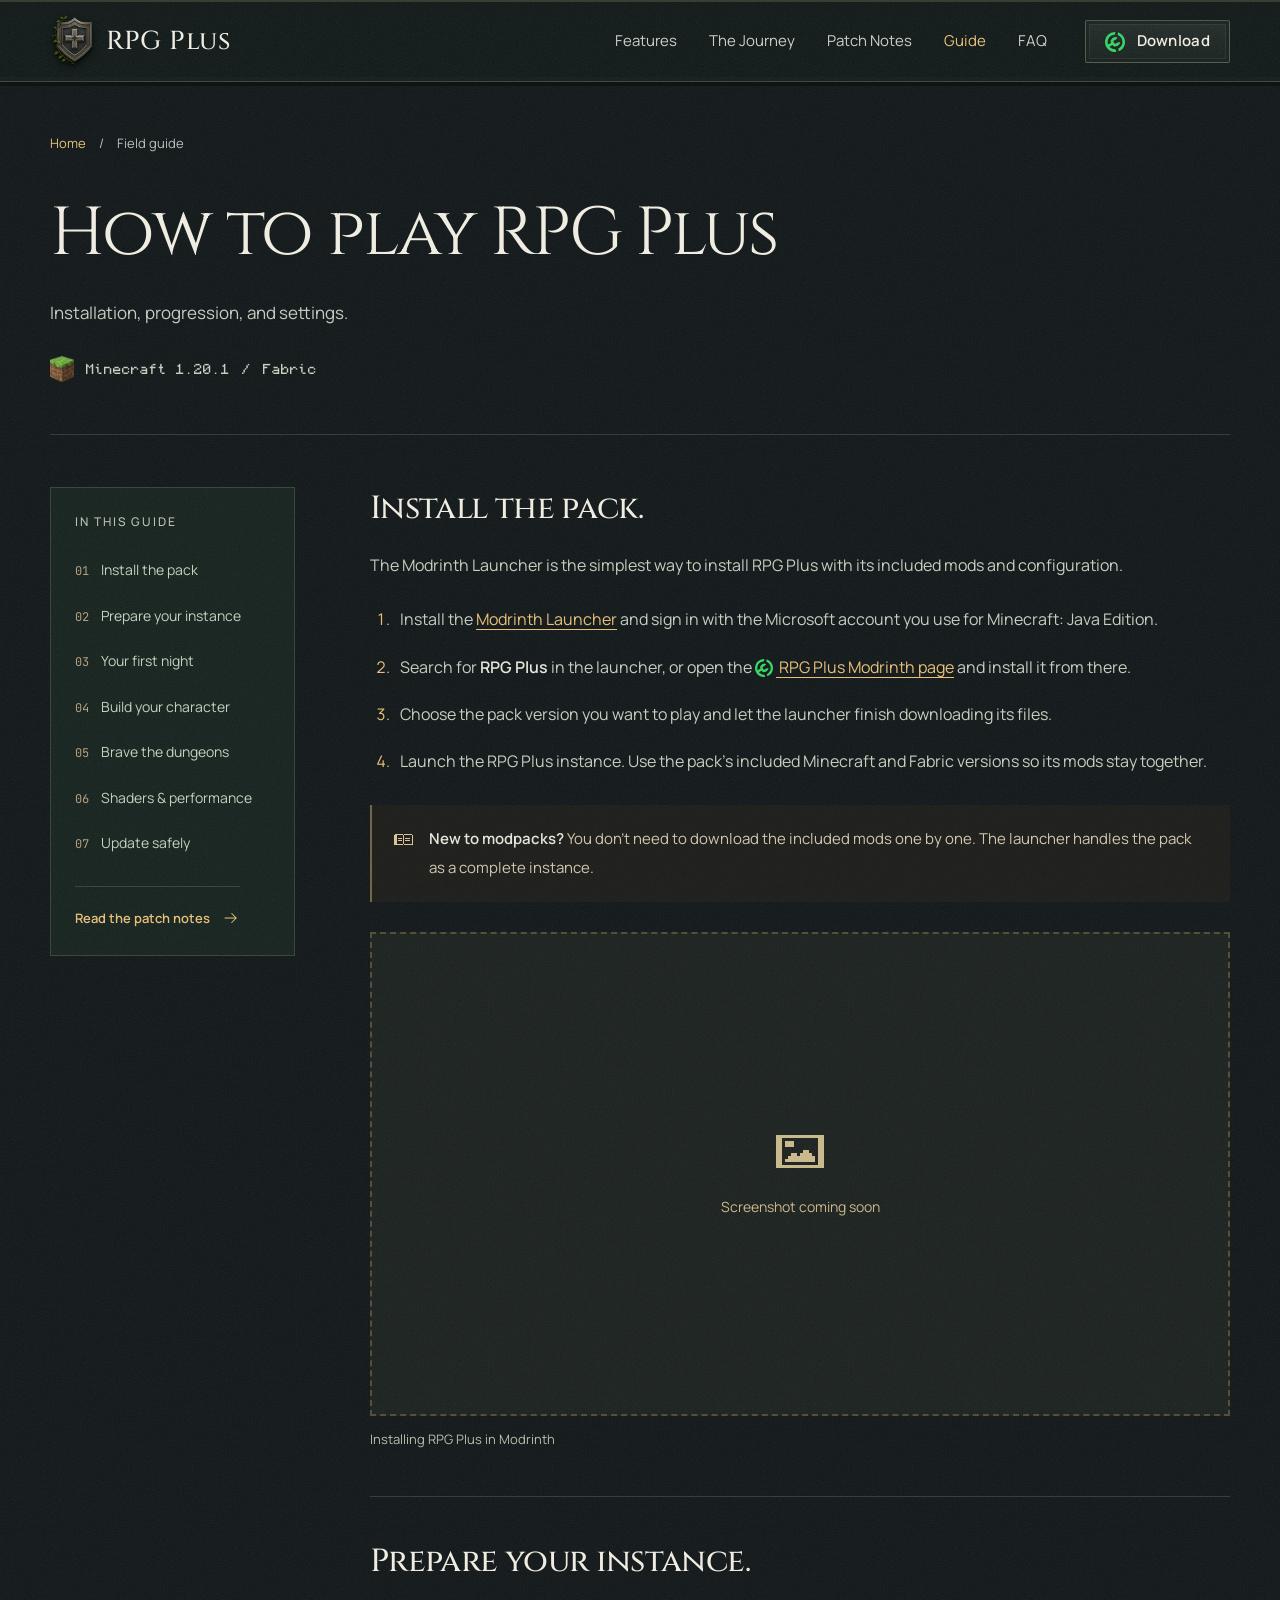
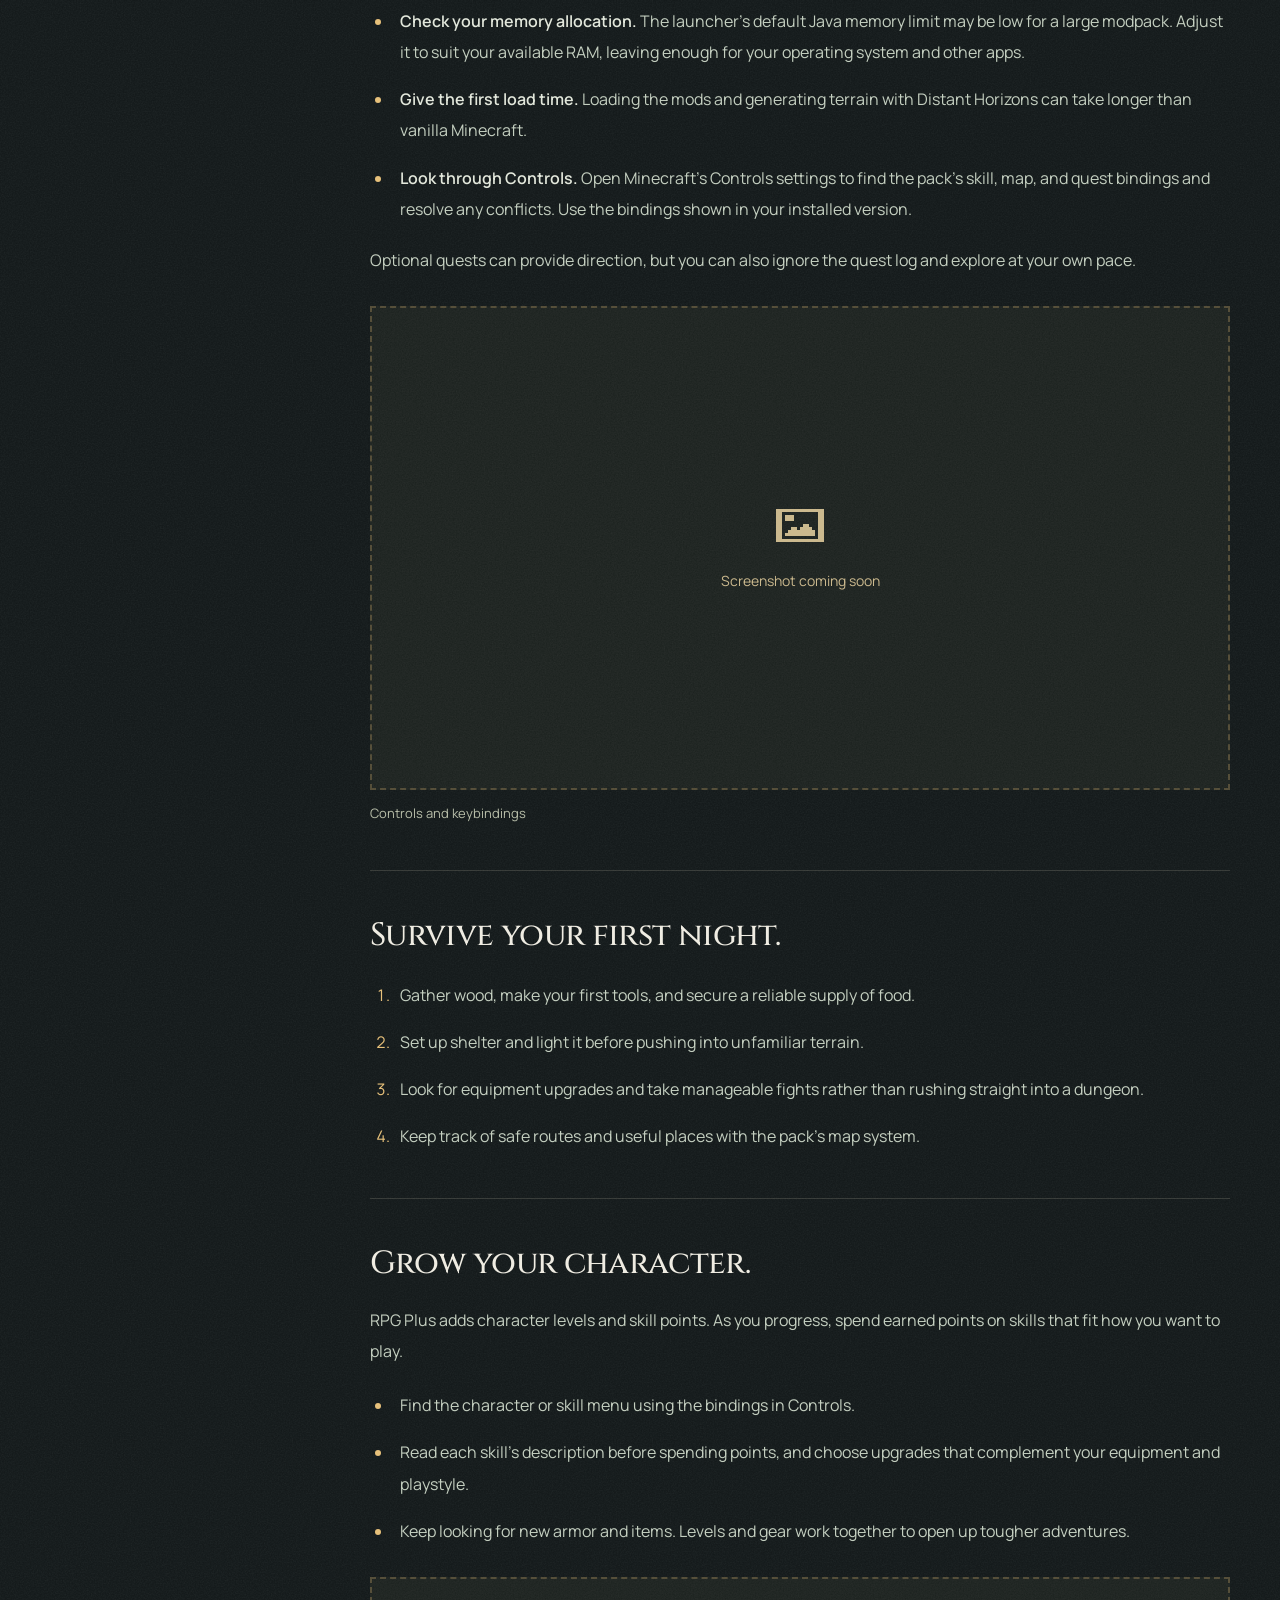
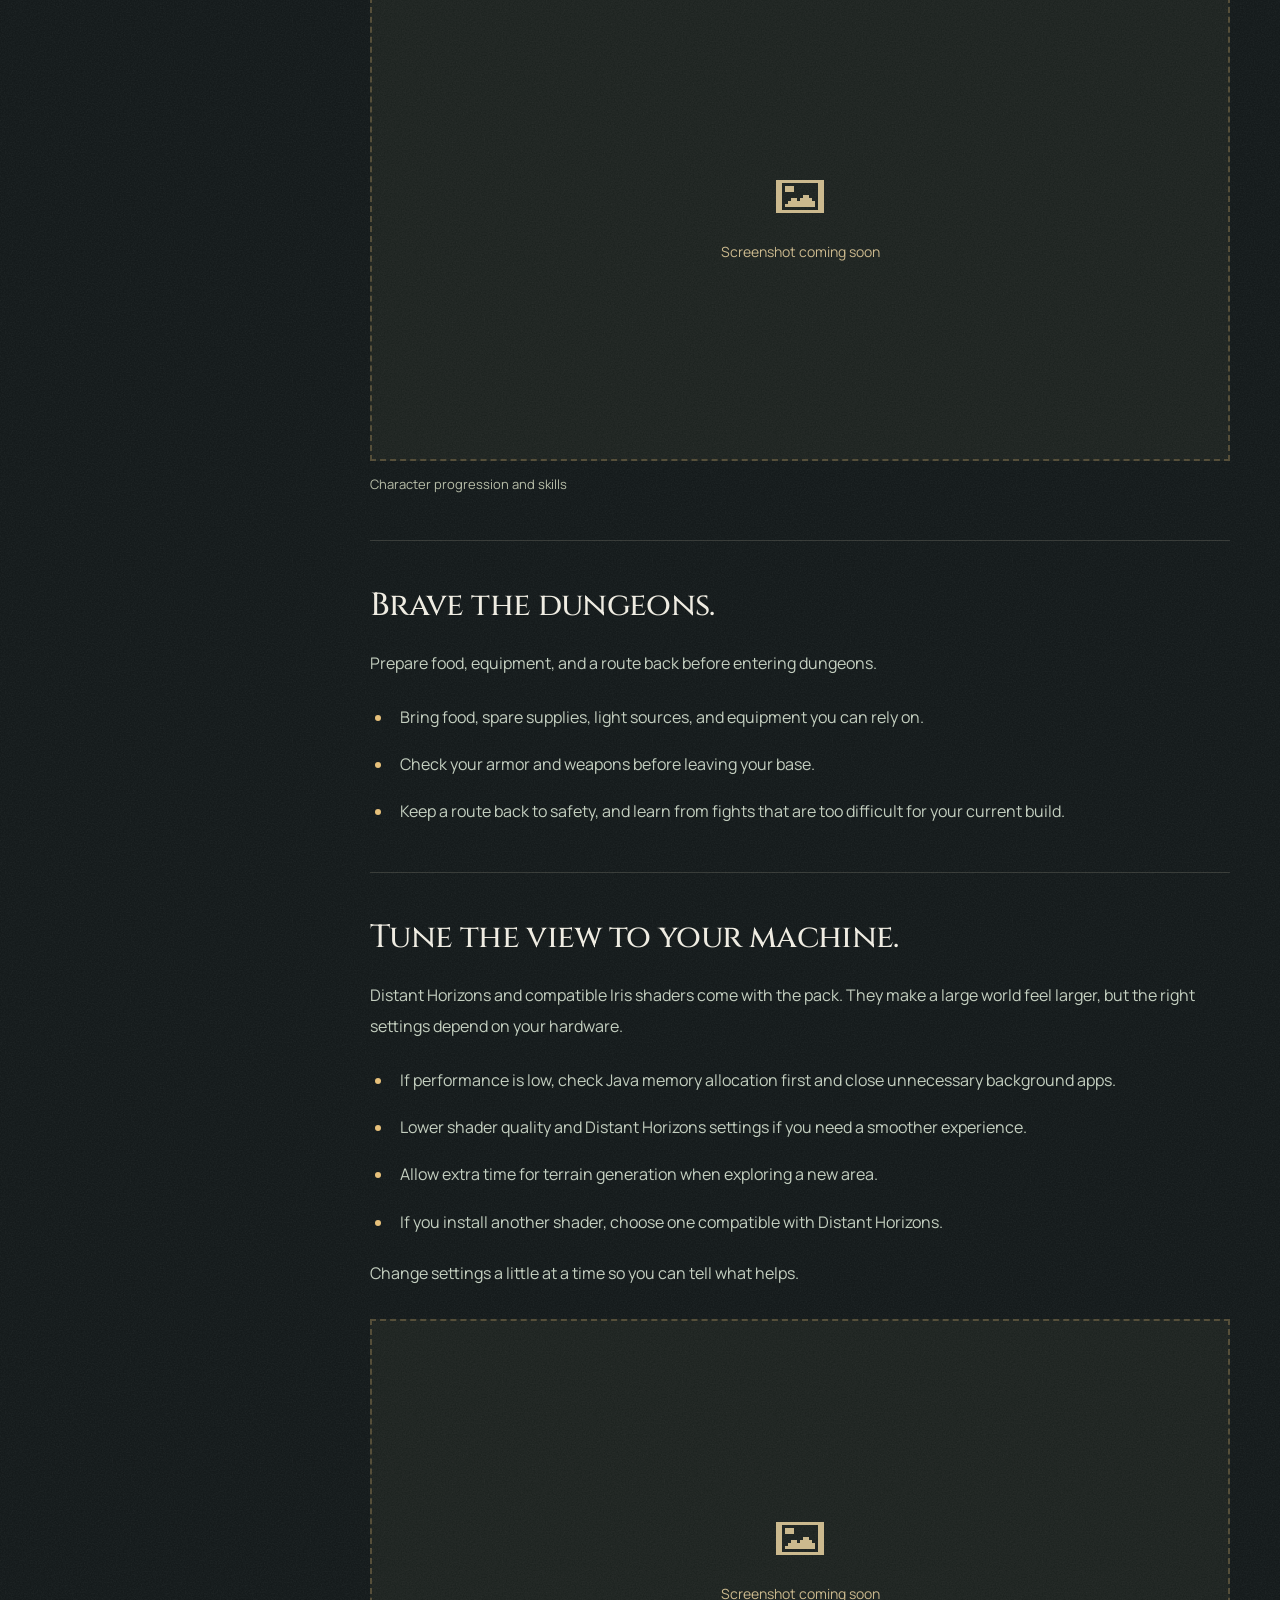
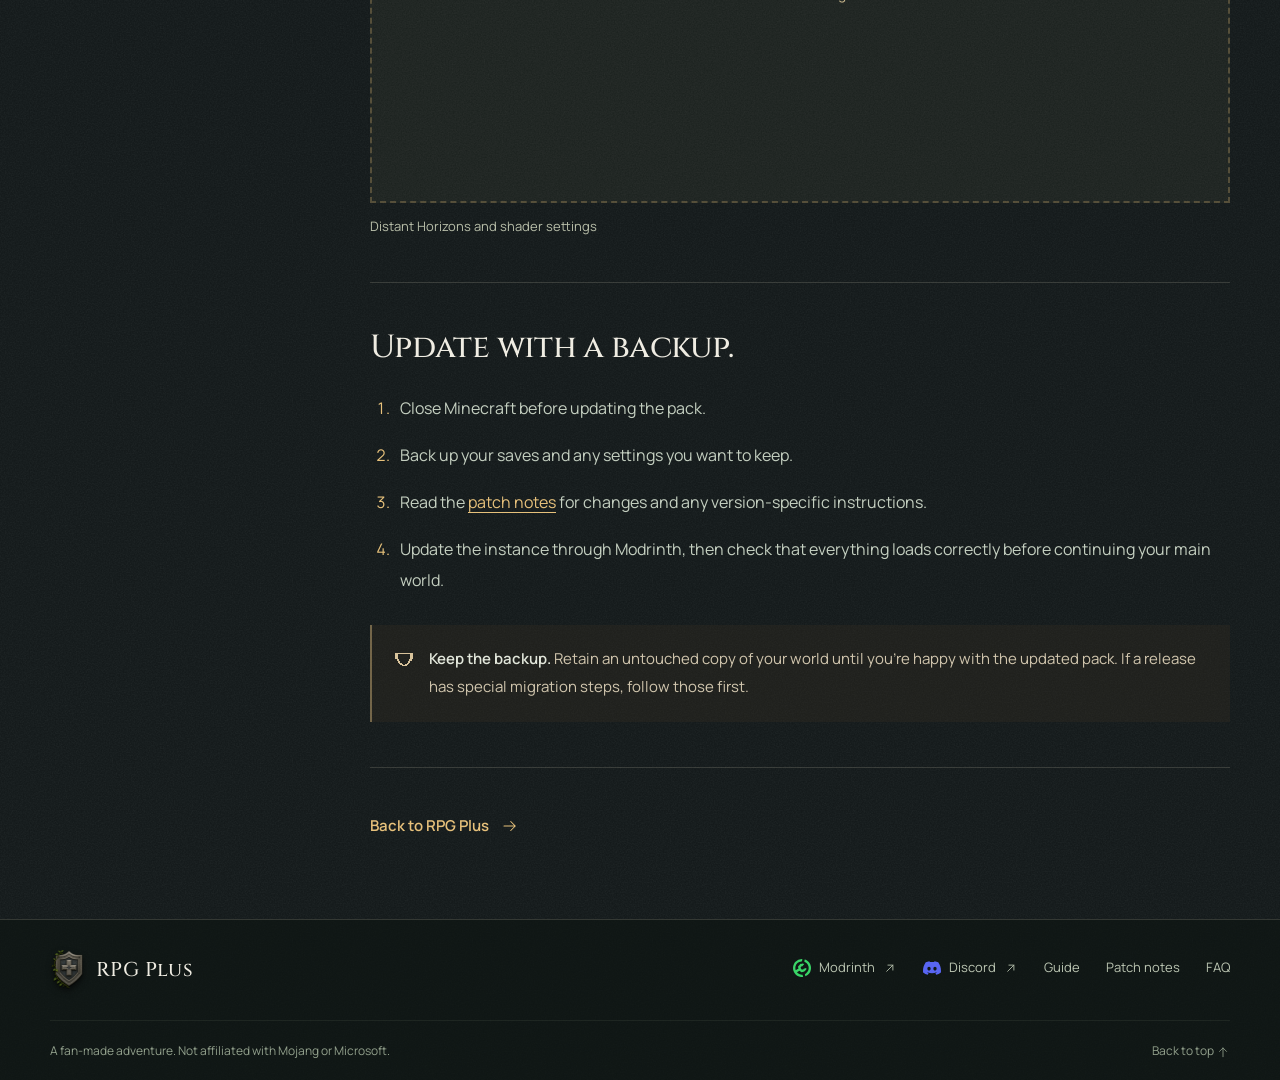
==== commit 64e25d03: "wd" ====
--- a/guide.html
+++ b/guide.html
@@ -18,7 +18,7 @@
 
   <!-- Shared icons keep component markup small. All instances are decorative. -->
   <svg class="icon-definitions" xmlns="http://www.w3.org/2000/svg" aria-hidden="true">
-    <symbol id="icon-arrow" viewBox="0 0 16 16"><path d="M8 3h1v1h-1zM8 4h2v1h-2zM8 5h3v1h-3zM2 6h10v1h-10zM2 7h11v1h-11zM2 8h10v1h-10zM8 9h3v1h-3zM8 10h2v1h-2zM8 11h1v1h-1z"/></symbol>
+    <symbol id="icon-arrow" viewBox="0 0 24 24"><path d="M4 12h15m-6-6 6 6-6 6"/></symbol>
     <symbol id="icon-pause" viewBox="0 0 16 16"><path d="M3 3h3v1h-3zM10 3h3v1h-3zM3 4h3v1h-3zM10 4h3v1h-3zM3 5h3v1h-3zM10 5h3v1h-3zM3 6h3v1h-3zM10 6h3v1h-3zM3 7h3v1h-3zM10 7h3v1h-3zM3 8h3v1h-3zM10 8h3v1h-3zM3 9h3v1h-3zM10 9h3v1h-3zM3 10h3v1h-3zM10 10h3v1h-3zM3 11h3v1h-3zM10 11h3v1h-3zM3 12h3v1h-3zM10 12h3v1h-3z"/></symbol>
     <symbol id="icon-play" viewBox="0 0 16 16"><path d="M4 2h2v1h-2zM4 3h3v1h-3zM4 4h4v1h-4zM4 5h5v1h-5zM4 6h6v1h-6zM4 7h7v1h-7zM4 8h6v1h-6zM4 9h5v1h-5zM4 10h4v1h-4zM4 11h3v1h-3zM4 12h2v1h-2z"/></symbol>
     <symbol id="icon-heart" viewBox="0 0 16 16"><path d="M2 2h3v1h-3zM10 2h3v1h-3zM1 3h5v1h-5zM9 3h5v1h-5zM0 4h15v1h-15zM0 5h15v1h-15zM0 6h15v1h-15zM1 7h13v1h-13zM2 8h11v1h-11zM3 9h9v1h-9zM4 10h7v1h-7zM5 11h5v1h-5zM6 12h3v1h-3zM7 13h1v1h-1z"/></symbol>
--- a/style.css
+++ b/style.css
@@ -1595,7 +1595,7 @@
 .external-arrow,
 .top-arrow,
 .down-arrow { width: 14px; height: 14px; }
-.external-arrow { transform: rotate(-90deg); }
+.external-arrow { transform: rotate(-45deg); }
 .top-arrow { display: inline-block; transform: rotate(-90deg); vertical-align: middle; }
 .down-arrow { transform: rotate(90deg); }
 .hero__desc { max-width: 480px; }
@@ -1831,3 +1831,18 @@
     transition-duration: 0.001ms !important;
   }
 }
+
+/* Link arrows retain the original smooth line design. */
+.icon:has(use[href="#icon-arrow"]) {
+  fill: none;
+  stroke: currentColor;
+  stroke-width: 1.4;
+  stroke-linecap: round;
+  stroke-linejoin: round;
+  shape-rendering: auto;
+}
+.discord-cta > p:not(.eyebrow) {
+  max-width: 640px;
+  margin-inline: auto;
+  line-height: 1.9;
+}
